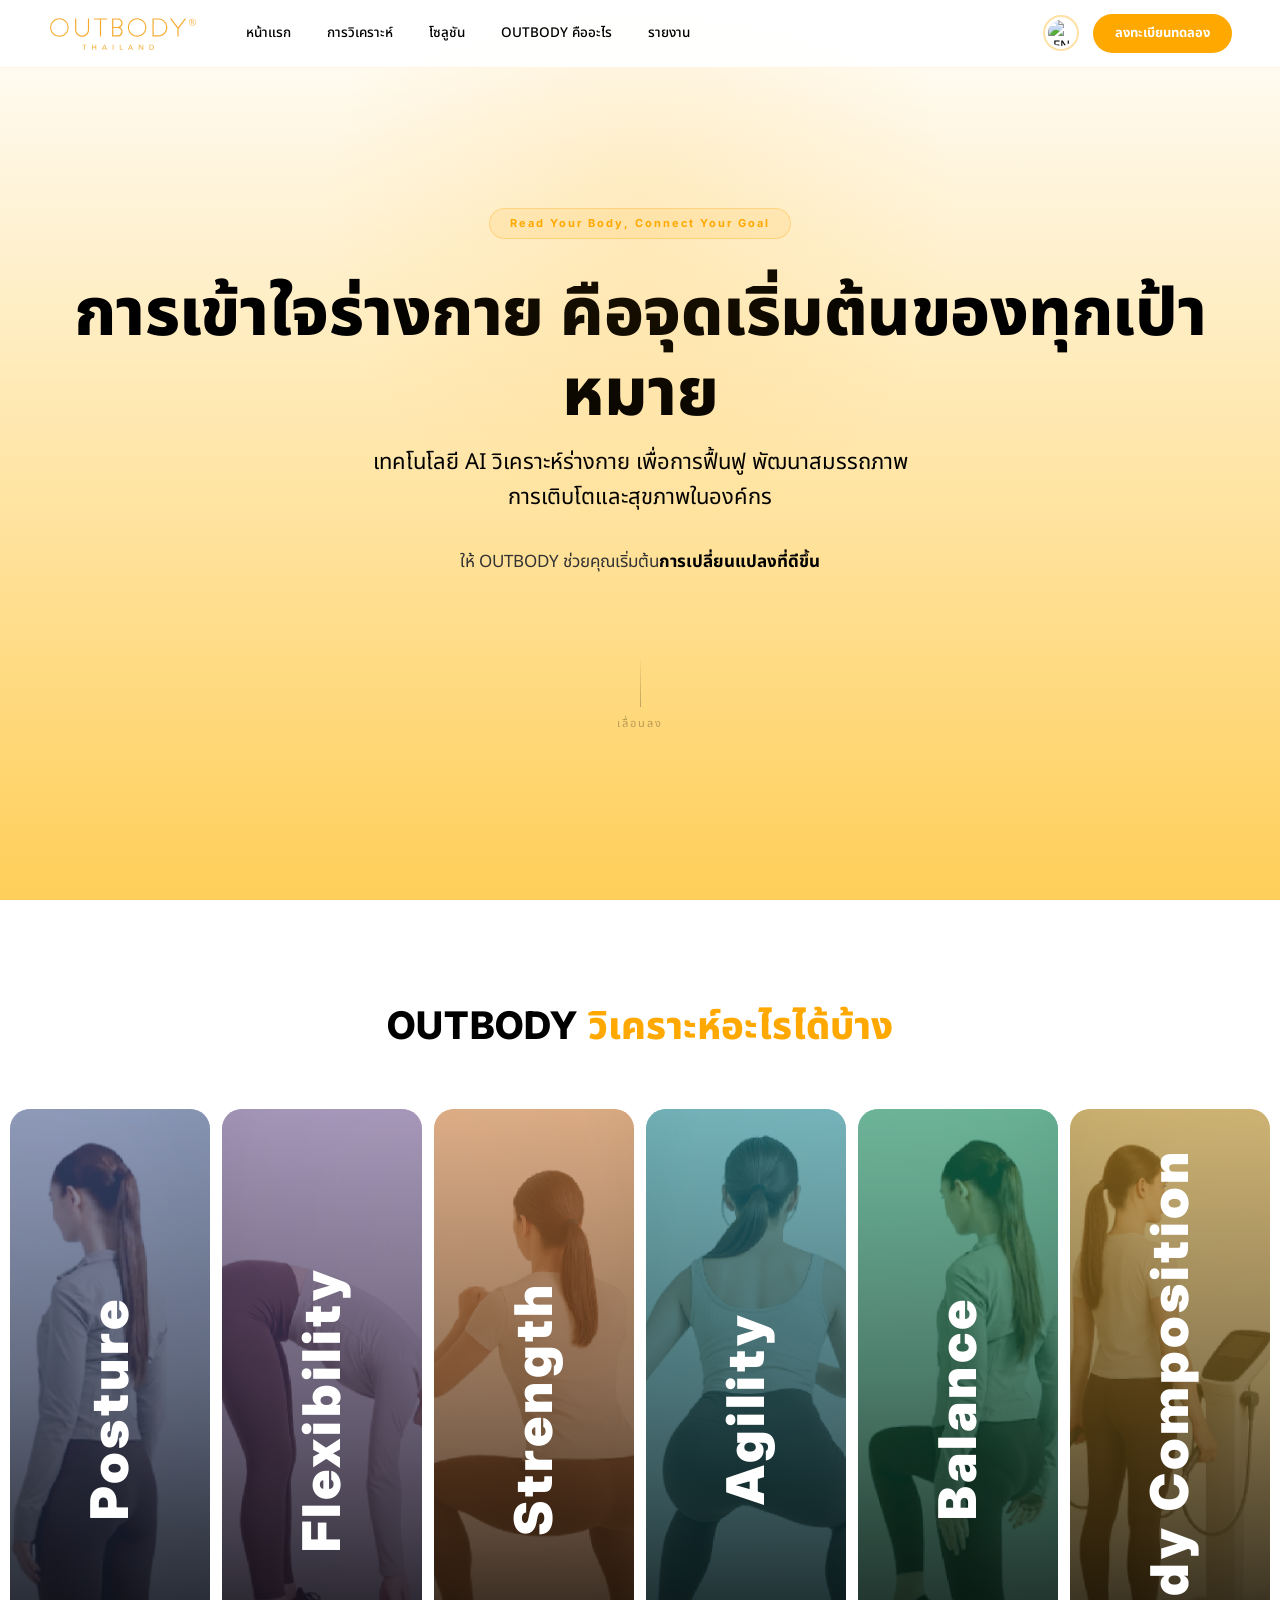
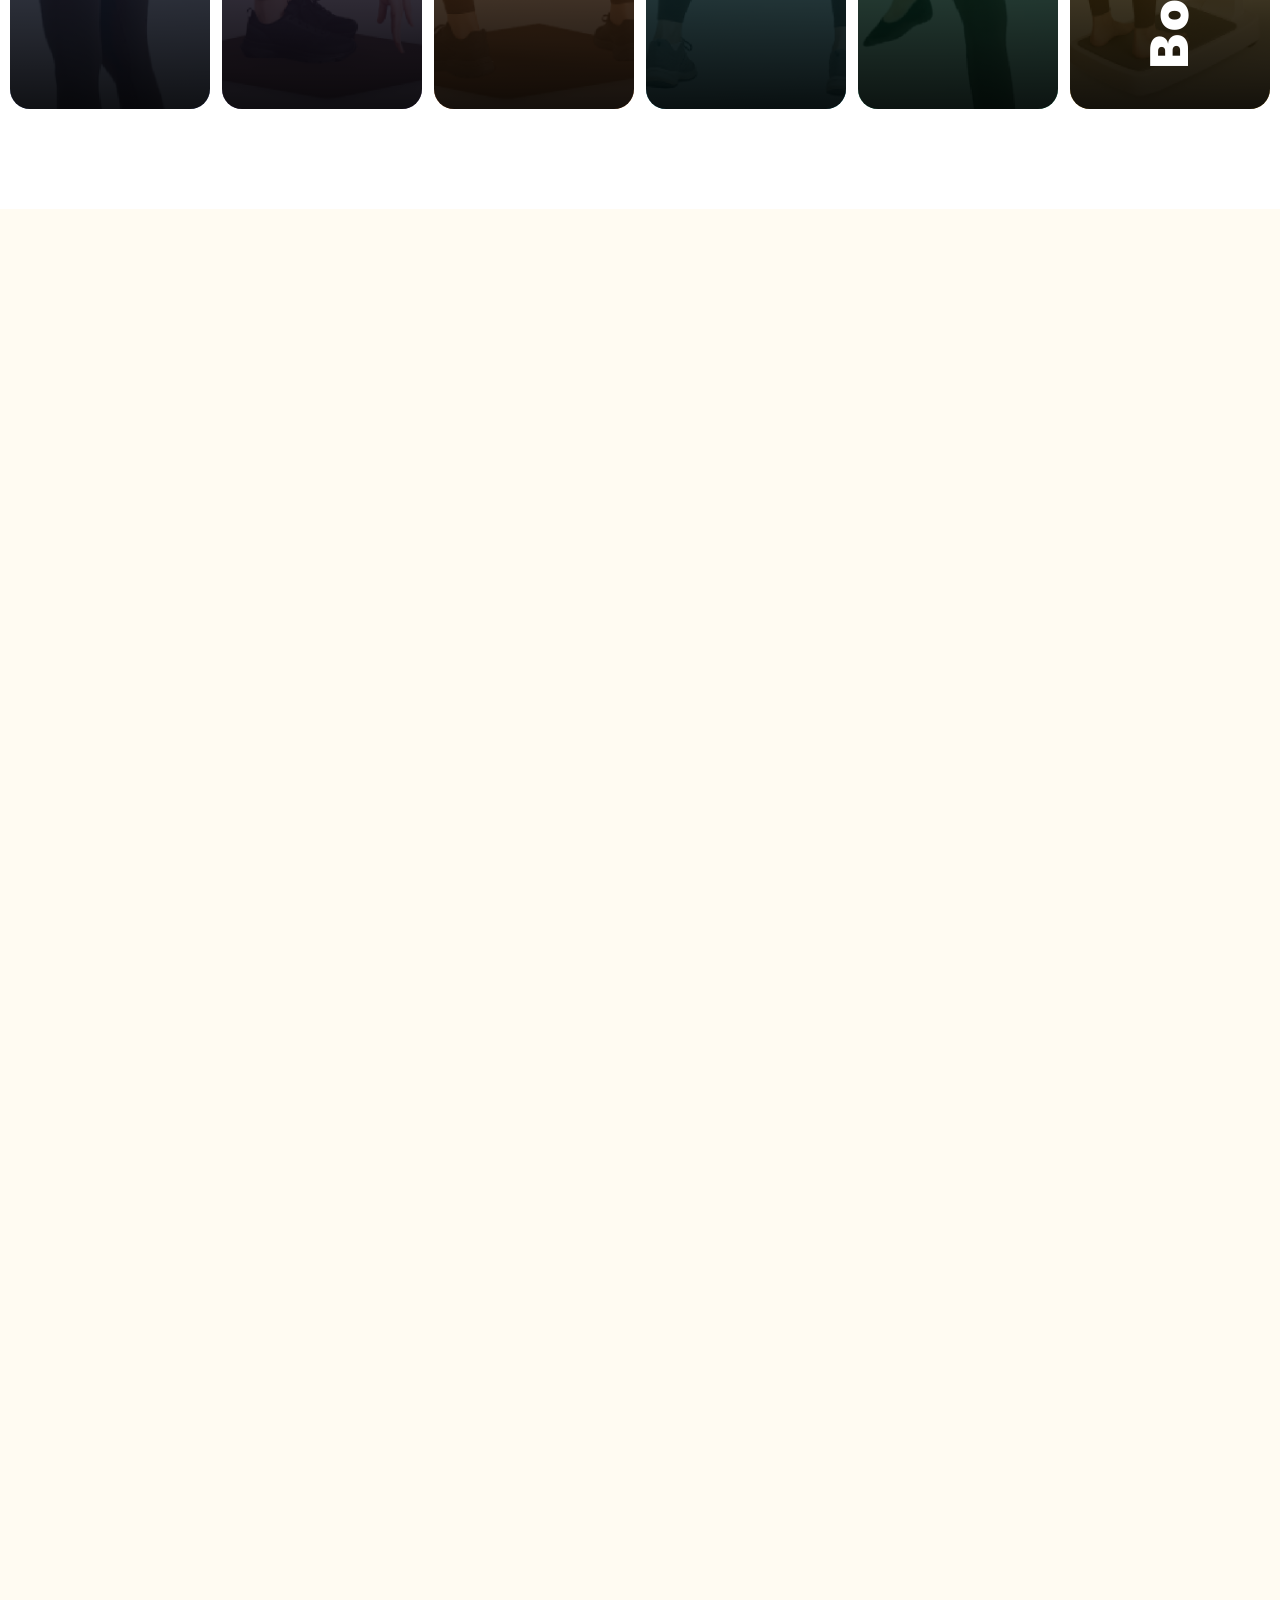
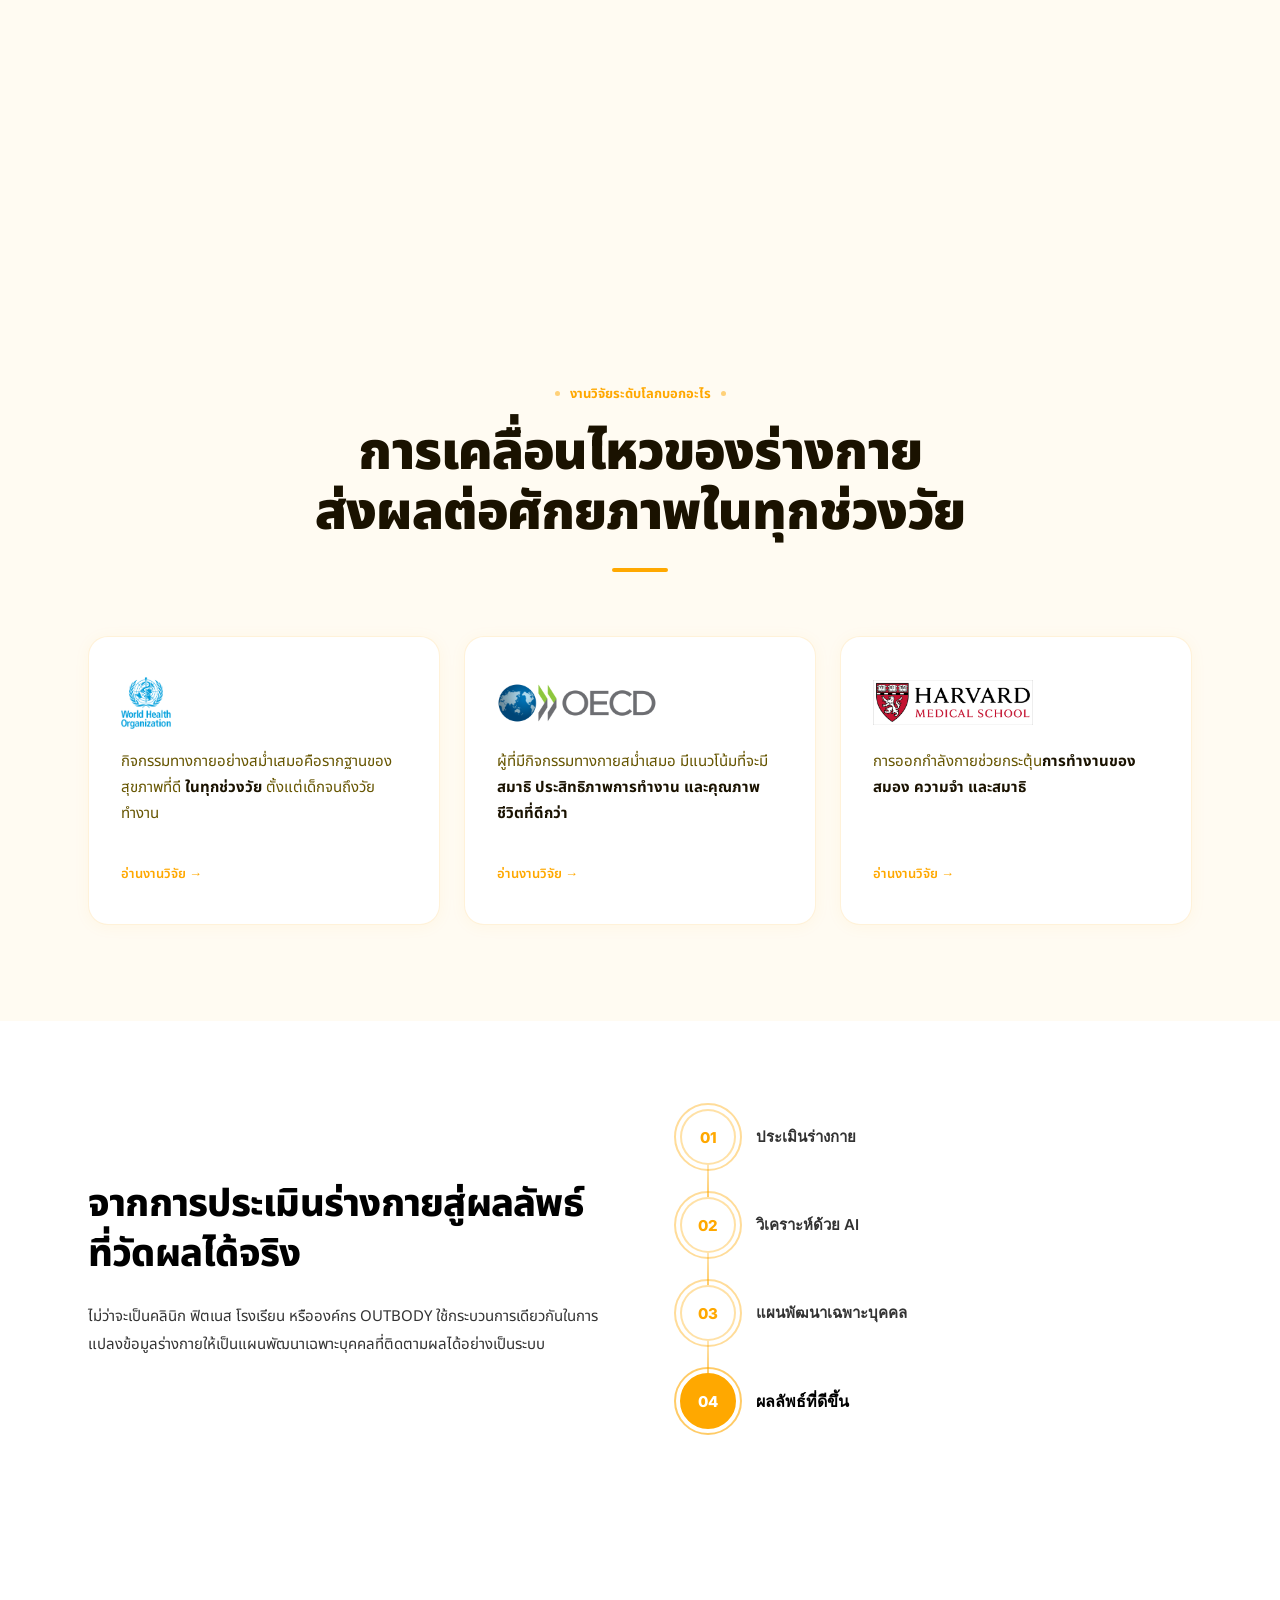
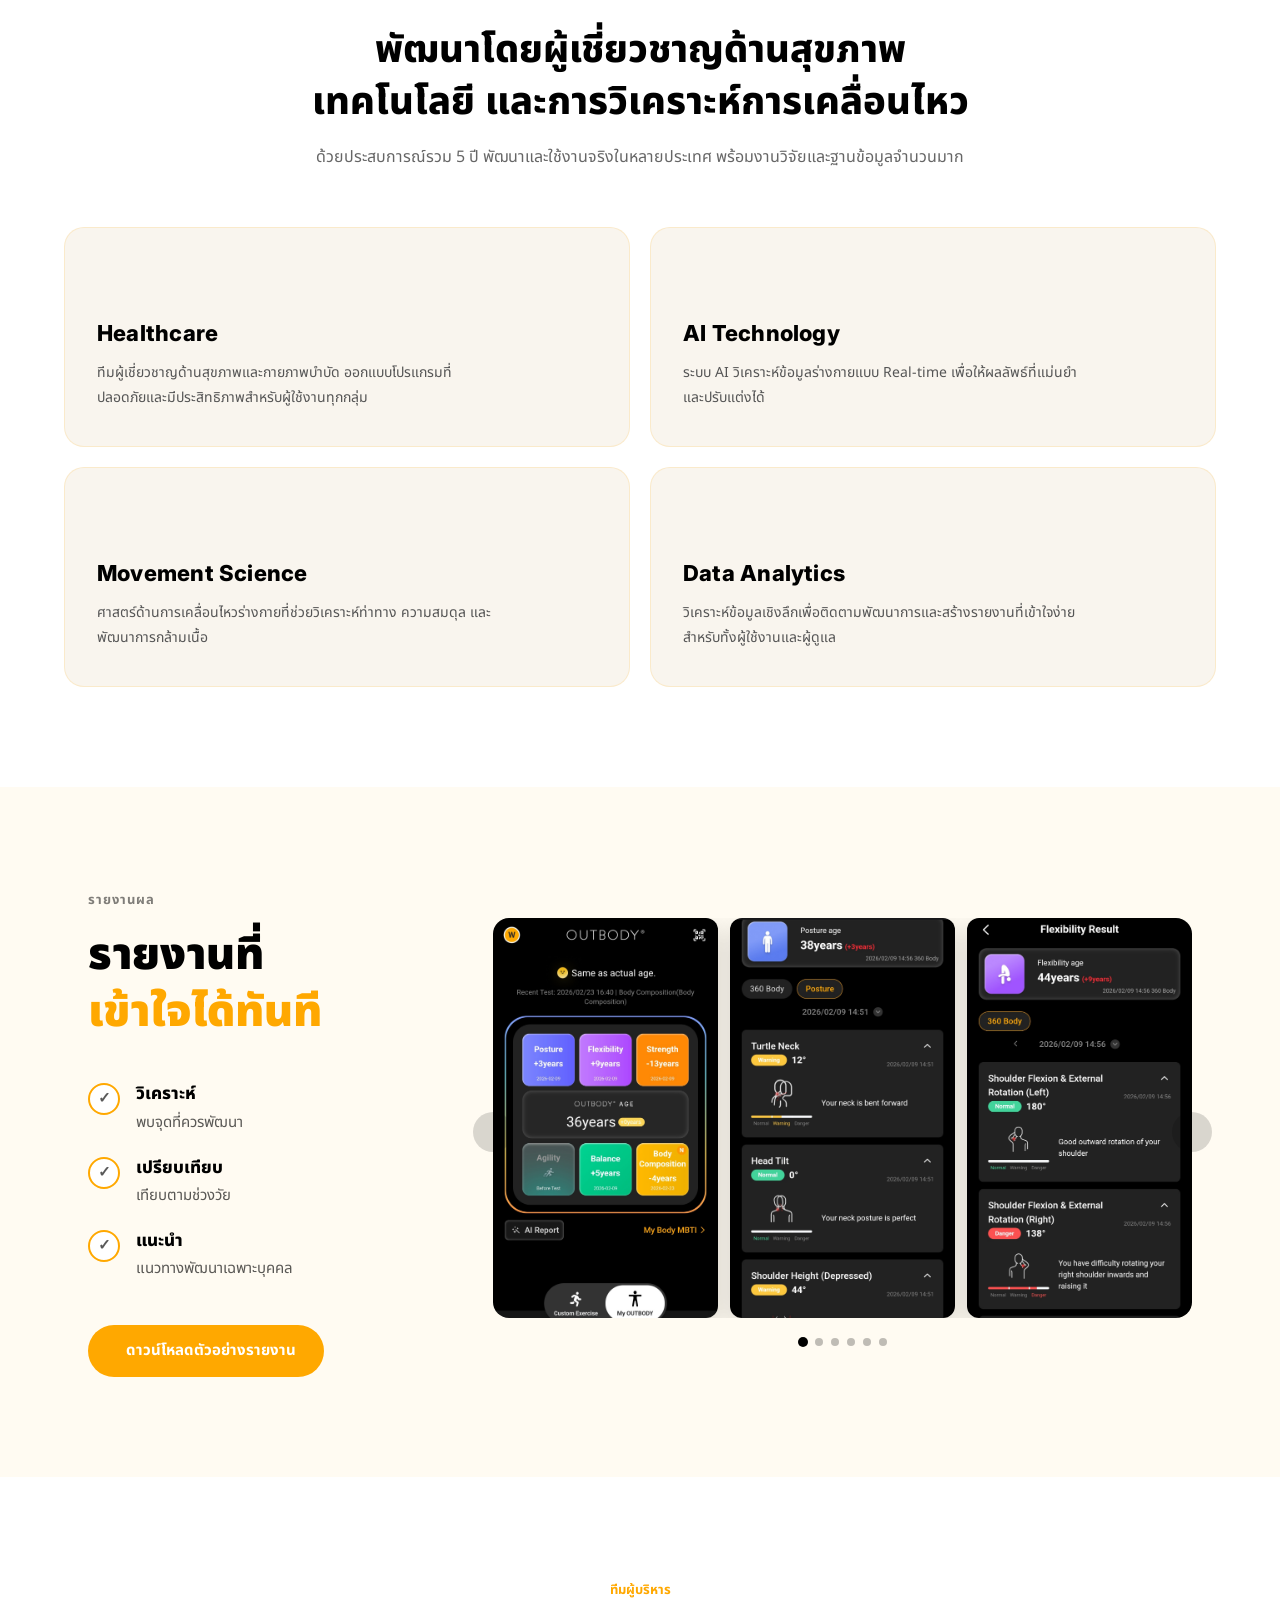
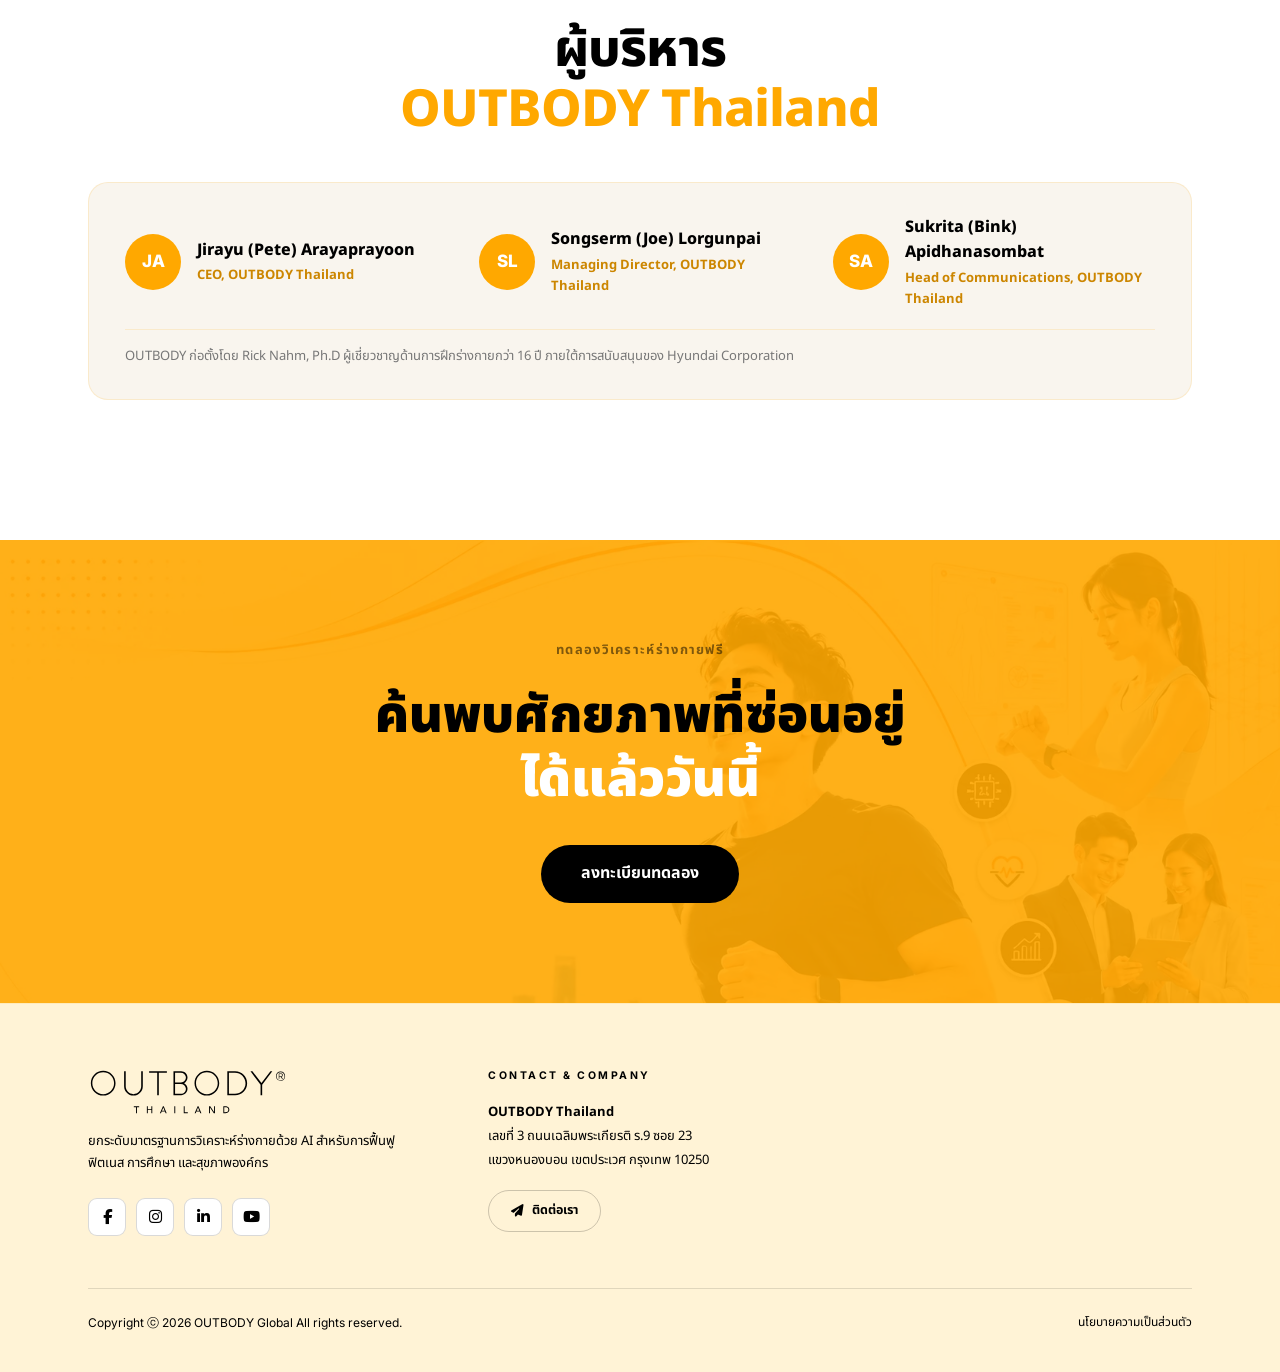
==== index.html @ e4975ce6 "Replace sample report PDF with redacted version, publish privacy policy - Swapped in the updated sam" ====
<!DOCTYPE html>
<html lang="th" data-theme="light-amber">
<head>
  <meta charset="UTF-8" />
  <meta name="viewport" content="width=device-width, initial-scale=1.0" />
  <meta name="description" content="OUTBODY Thailand - เทคโนโลยีวิเคราะห์ร่างกาย ประเมินสุขภาพและศักยภาพอย่างแม่นยำและปลอดภัย" />
  <title>OUTBODY Thailand</title>
  <link rel="icon" href="assets/images/favi.svg?v=2" type="image/svg+xml" />
  <link rel="shortcut icon" href="assets/images/favi.svg?v=2" />

  <!-- Fonts -->
  <link rel="preconnect" href="https://fonts.googleapis.com" />
  <link rel="preconnect" href="https://fonts.gstatic.com" crossorigin />
  <link href="https://fonts.googleapis.com/css2?family=Noto+Sans+Thai:wght@300;400;500;600;700;800&family=Inter:wght@300;400;500;600;700;800;900&family=Caveat:wght@700&display=swap" rel="stylesheet" />

  <!-- Font Awesome -->
  <link rel="stylesheet" href="https://cdnjs.cloudflare.com/ajax/libs/font-awesome/6.5.0/css/all.min.css" />
  <!-- Stylesheet -->
  <link rel="stylesheet" href="assets/css/style.css" />
</head>
<body>

<!-- ============================================================
     NAVBAR
     ============================================================ -->
<header class="navbar" id="navbar">
  <a href="#home" class="navbar__logo">
    <img src="assets/images/logo-outbody-thailand_final.svg" alt="OUTBODY Thailand" class="navbar__logo-img" />
  </a>

  <nav class="navbar__nav" aria-label="Main navigation">
    <a href="#home"      data-i18n="nav.home">หน้าแรก</a>
    <a href="#analysis"  data-i18n="nav.analysis">การวิเคราะห์</a>
    <a href="#solutions" data-i18n="nav.solutions">โซลูชัน</a>
    <a href="#research"  data-i18n="nav.why">OUTBODY คืออะไร</a>
    <a href="#report"    data-i18n="nav.report">รายงาน</a>
  </nav>

  <div class="navbar__right">
    <button class="lang-toggle" id="langToggle" aria-label="Switch language"><img class="lang-toggle__flag" src="https://flagcdn.com/gb.svg" alt="EN" /></button>
    <a href="#contact" class="btn-nav-cta" data-i18n="nav.cta">ลงทะเบียนทดลอง</a>
  </div>

  <button class="navbar__hamburger" aria-label="เปิดเมนู" aria-expanded="false">
    <span></span><span></span><span></span>
  </button>
</header>

<!-- Mobile drawer -->
<nav class="navbar__drawer" aria-label="Mobile navigation">
  <a href="#home"      data-i18n="nav.home">หน้าแรก</a>
  <a href="#analysis"  data-i18n="nav.analysis">การวิเคราะห์</a>
  <a href="#solutions" data-i18n="nav.solutions">โซลูชัน</a>
  <a href="#research"  data-i18n="nav.why">OUTBODY คืออะไร</a>
  <a href="#report"    data-i18n="nav.report">รายงาน</a>
  <a href="#contact" class="btn-drawer-cta" data-i18n="btn.book">ลงทะเบียนทดลอง</a>
</nav>

<!-- ============================================================
     HERO
     ============================================================ -->
<section class="hero" id="home">
  <div class="hero__glow" aria-hidden="true"></div>

  <div class="hero__badge">Read Your Body, Connect Your Goal</div>

  <h1 class="hero__title" data-i18n-html="hero.title">การเข้าใจร่างกาย คือจุดเริ่มต้นของทุกเป้าหมาย</h1>

  <p class="hero__subtitle" data-i18n-html="hero.subtitle">เทคโนโลยี AI วิเคราะห์ร่างกาย เพื่อการฟื้นฟู พัฒนาสมรรถภาพ<br />การเติบโตและสุขภาพในองค์กร</p>

  <p class="hero__tagline" data-i18n-html="hero.tagline">ให้ OUTBODY ช่วยคุณเริ่มต้น<strong>การเปลี่ยนแปลงที่ดีขึ้น</strong></p>

  <div class="hero__scroll" aria-hidden="true">
    <div class="hero__scroll-line"></div>
    เลื่อนลง
  </div>
</section>

<!-- ============================================================
     ANALYSIS — OUTBODY วิเคราะห์อะไรได้บ้าง
     ============================================================ -->
<section class="analysis2" id="analysis">
  <div class="analysis2__inner">
    <div class="analysis2__header reveal">
      <h2 class="analysis2__title"><span class="analysis2__brand">OUTBODY</span> <span class="hl" data-i18n="analysis.title">วิเคราะห์อะไรได้บ้าง</span></h2>
    </div>
    <div class="analysis2__cards reveal reveal-delay-1">
      <div class="analysis2__card" style="background-color:#6076b9">
        <div class="analysis2__card-bg" style="background-image:url('assets/images/posture.webp')"></div>
        <div class="analysis2__card-overlay"></div>
        <div class="analysis2__card-pretitle">Posture</div>
        <div class="analysis2__card-content">
          <div class="analysis2__card-body">
            <div class="analysis2__card-icon"><i data-lucide="scan"></i></div>
            <div class="analysis2__card-label">Posture</div>
            <p class="analysis2__card-desc" data-i18n="analysis.posture">การจัดแนวร่างกาย — ประเมินความสมดุลและแนะนำท่าทางที่ถูกต้อง</p>
          </div>
        </div>
      </div>
      <div class="analysis2__card" style="background-color:#8667ad">
        <div class="analysis2__card-bg" style="background-image:url('assets/images/flexibility.webp')"></div>
        <div class="analysis2__card-overlay"></div>
        <div class="analysis2__card-pretitle">Flexibility</div>
        <div class="analysis2__card-content">
          <div class="analysis2__card-body">
            <div class="analysis2__card-icon"><i data-lucide="move"></i></div>
            <div class="analysis2__card-label">Flexibility</div>
            <p class="analysis2__card-desc" data-i18n="analysis.flexibility">ความยืดหยุ่น — ประเมินการเคลื่อนไหวและความมั่นคงของข้อต่อ</p>
          </div>
        </div>
      </div>
      <div class="analysis2__card" style="background-color:#f39144">
        <div class="analysis2__card-bg" style="background-image:url('assets/images/strength.webp')"></div>
        <div class="analysis2__card-overlay"></div>
        <div class="analysis2__card-pretitle">Strength</div>
        <div class="analysis2__card-content">
          <div class="analysis2__card-body">
            <div class="analysis2__card-icon"><i data-lucide="dumbbell"></i></div>
            <div class="analysis2__card-label">Strength</div>
            <p class="analysis2__card-desc" data-i18n="analysis.strength">ความแข็งแรง — ประเมินกำลังกล้ามเนื้อและการเคลื่อนไหว</p>
          </div>
        </div>
      </div>
      <div class="analysis2__card" style="background-color:#239eb0">
        <div class="analysis2__card-bg" style="background-image:url('assets/images/agility.webp')"></div>
        <div class="analysis2__card-overlay"></div>
        <div class="analysis2__card-pretitle">Agility</div>
        <div class="analysis2__card-content">
          <div class="analysis2__card-body">
            <div class="analysis2__card-icon"><i data-lucide="zap"></i></div>
            <div class="analysis2__card-label">Agility</div>
            <p class="analysis2__card-desc" data-i18n="analysis.agility">ความคล่องตัว — ประเมินความสามารถในการเคลื่อนไหวเร็ว</p>
          </div>
        </div>
      </div>
      <div class="analysis2__card" style="background-color:#1baa77">
        <div class="analysis2__card-bg" style="background-image:url('assets/images/balance.webp')"></div>
        <div class="analysis2__card-overlay"></div>
        <div class="analysis2__card-pretitle">Balance</div>
        <div class="analysis2__card-content">
          <div class="analysis2__card-body">
            <div class="analysis2__card-icon"><i data-lucide="scale"></i></div>
            <div class="analysis2__card-label">Balance</div>
            <p class="analysis2__card-desc" data-i18n="analysis.balance">การทรงตัว — ประเมินความมั่นคงและสมดุลของร่างกาย</p>
          </div>
        </div>
      </div>
      <div class="analysis2__card" style="background-color:#daa327">
        <div class="analysis2__card-bg" style="background-image:url('assets/images/body-composition.webp')"></div>
        <div class="analysis2__card-overlay"></div>
        <div class="analysis2__card-pretitle">Body Composition</div>
        <div class="analysis2__card-content">
          <div class="analysis2__card-body">
            <div class="analysis2__card-icon"><i data-lucide="activity"></i></div>
            <div class="analysis2__card-label">Body Composition</div>
            <p class="analysis2__card-desc" data-i18n="analysis.body">องค์ประกอบร่างกาย — ประเมินสัดส่วนร่างกายร่วมกับค่า InBody</p>
          </div>
        </div>
      </div>
    </div>
  </div>
</section>

<!-- ============================================================
     OUTBODY AGE — ตัวเลขเดียวที่บอกทุกอย่าง
     ============================================================ -->
<section class="solution" id="outbody-age">
  <div class="container">
    <div class="solution__inner">

      <div class="reveal">
        <span class="section-label" data-i18n="age.label">OUTBODY AGE</span>
        <h2 class="section-title" data-i18n-html="age.title">ร่างกายคุณ<br/><span class="hl">อายุเท่าไหร่กันแน่?</span></h2>
        <div class="divider"></div>
        <p class="section-desc" data-i18n="age.desc">OUTBODY AGE รวมผลตรวจทั้ง 6 ด้าน — ท่าทาง ความยืดหยุ่น ความแข็งแรง ความคล่องตัว การทรงตัว และองค์ประกอบร่างกาย — มาคำนวณเป็นตัวเลขเดียวที่เข้าใจง่าย เทียบกับอายุจริง เพื่อให้เห็นภาพรวมสุขภาพได้ในทันที</p>
        <p class="age-note">
          <strong data-i18n="age.note_label">หมายเหตุ:</strong>
          <span data-i18n="age.note_body">สำหรับผู้ใช้งานอายุต่ำกว่า 18 ปี ระบบจะแสดงผลเป็น “คะแนนพัฒนาการ” แทนอายุร่างกาย เนื่องจากร่างกายเด็กยังอยู่ในช่วงเจริญเติบโต การเทียบกับอายุจริงจึงไม่สะท้อนผลลัพธ์ที่แท้จริง</span>
        </p>
      </div>

      <div class="age-visual reveal reveal-delay-1">
        <img src="assets/images/product/outbody-checkup-screen.jpg" alt="หน้าจอ OUTBODY Checkup แสดงผล OUTBODY AGE" />
      </div>

    </div>
  </div>
</section>

<!-- ============================================================
     PILLARS — 4 โซลูชันหลัก
     ============================================================ -->
<section class="pillars" id="solutions">
  <div class="container">
    <div class="pillars__header reveal">
      <span class="section-label" data-i18n="pillars.label">โซลูชันของเรา</span>
      <h2 class="section-title" data-i18n-html="pillars.title">หนึ่งเครื่อง<br/><span class="hl">เหมาะกับทุกเป้าหมาย</span></h2>
    </div>
    <div class="pillars__cards reveal reveal-delay-1">
      <div class="pillar-card">
        <div class="pillar-card-icon"><i data-lucide="heart-pulse"></i></div>
        <div class="pillar-card-label" data-i18n="pillars.rehab.name">ฟื้นฟูสุขภาวะ</div>
        <p class="pillar-card-desc" data-i18n="pillars.rehab.desc">ติดตามความคืบหน้าการฟื้นฟูและความสมดุลของร่างกายอย่างเป็นรูปธรรม ช่วยนักกายภาพบำบัดวางแผนการดูแลได้แม่นยำขึ้น</p>
        <div class="pillar-card-tags">
          <span class="pillar-tag pillar-tag--posture">Posture</span>
          <span class="pillar-tag pillar-tag--flexibility">Flexibility</span>
          <span class="pillar-tag pillar-tag--strength">Strength</span>
        </div>
      </div>
      <div class="pillar-card">
        <div class="pillar-card-icon"><i data-lucide="dumbbell"></i></div>
        <div class="pillar-card-label" data-i18n="pillars.gym.name">ฟิตเนสและกีฬา</div>
        <p class="pillar-card-desc" data-i18n="pillars.gym.desc">ข้อมูลความแข็งแรง ความคล่องตัว และการทรงตัว ให้เทรนเนอร์ออกแบบโปรแกรมเฉพาะบุคคลและลดความเสี่ยงบาดเจ็บ</p>
        <div class="pillar-card-tags">
          <span class="pillar-tag pillar-tag--strength">Strength</span>
          <span class="pillar-tag pillar-tag--balance">Balance</span>
          <span class="pillar-tag pillar-tag--agility">Agility</span>
          <span class="pillar-tag pillar-tag--body">Body Composition</span>
        </div>
      </div>
      <div class="pillar-card">
        <div class="pillar-card-icon"><i data-lucide="graduation-cap"></i></div>
        <div class="pillar-card-label" data-i18n="pillars.kids.name">เด็กและการศึกษา</div>
        <p class="pillar-card-desc" data-i18n="pillars.kids.desc">ติดตามพัฒนาการทางกายของเด็ก เพื่อส่งเสริมสมาธิ การเรียนรู้ และการเติบโตอย่างเต็มศักยภาพ</p>
        <div class="pillar-card-tags">
          <span class="pillar-tag pillar-tag--posture">Posture</span>
          <span class="pillar-tag pillar-tag--agility">Agility</span>
          <span class="pillar-tag pillar-tag--balance">Balance</span>
        </div>
      </div>
      <div class="pillar-card">
        <div class="pillar-card-icon"><i data-lucide="building-2"></i></div>
        <div class="pillar-card-label" data-i18n="pillars.corporate.name">สุขภาพองค์กร</div>
        <p class="pillar-card-desc" data-i18n="pillars.corporate.desc">ประเมินสุขภาพพนักงานได้รวดเร็วและเป็นระบบ ต่อยอดเป็นสวัสดิการและโปรแกรมสุขภาพในองค์กร</p>
        <div class="pillar-card-tags">
          <span class="pillar-tag pillar-tag--posture">Posture</span>
          <span class="pillar-tag pillar-tag--flexibility">Flexibility</span>
          <span class="pillar-tag pillar-tag--balance">Balance</span>
        </div>
      </div>
    </div>
  </div>
</section>

<!-- ============================================================
     RESEARCH — งานวิจัยระดับโลก
     ============================================================ -->
<section class="research" id="research">
  <div class="container">
    <div class="research__header reveal">
      <div class="research__eyebrow">
        <span class="research__eyebrow-dot"></span>
        <span data-i18n="research.subtitle">งานวิจัยระดับโลกบอกอะไร</span>
        <span class="research__eyebrow-dot"></span>
      </div>
      <h2 class="research__title" data-i18n-html="research.title">การเคลื่อนไหวของร่างกาย<br/><span class="hl">ส่งผลต่อศักยภาพในทุกช่วงวัย</span></h2>
      <div class="research__title-bar"></div>
    </div>
    <div class="research__grid">
      <div class="research__card reveal reveal-delay-1">
        <div class="research__card-logo"><img src="assets/images/WHO_logo.svg.png" alt="WHO" /></div>
        <p class="research__card-body" data-i18n-html="research.who">กิจกรรมทางกายอย่างสม่ำเสมอคือรากฐานของสุขภาพที่ดี <strong>ในทุกช่วงวัย</strong> ตั้งแต่เด็กจนถึงวัยทำงาน</p>
        <a href="https://www.who.int/news-room/fact-sheets/detail/physical-activity" class="research__card-link" target="_blank" rel="noopener" data-i18n="research.readmore">อ่านงานวิจัย →</a>
      </div>
      <div class="research__card reveal reveal-delay-2">
        <div class="research__card-logo"><img src="assets/images/OECD_logo.svg.png" alt="OECD" /></div>
        <p class="research__card-body" data-i18n-html="research.oecd">ผู้ที่มีกิจกรรมทางกายสม่ำเสมอ มีแนวโน้ม<strong>สมาธิ ประสิทธิภาพการทำงาน และคุณภาพชีวิตที่ดีกว่า</strong></p>
        <a href="https://www.oecd.org/en/publications/promoting-health-and-well-being-at-work_e179b2a5-en.html" class="research__card-link" target="_blank" rel="noopener" data-i18n="research.readmore">อ่านงานวิจัย →</a>
      </div>
      <div class="research__card reveal reveal-delay-3">
        <div class="research__card-logo"><img src="assets/images/framed_hms_logo.png" alt="Harvard Medical School" /></div>
        <p class="research__card-body" data-i18n-html="research.harvard">การออกกำลังกายช่วยกระตุ้น<strong>การทำงานของสมอง ความจำ และสมาธิ</strong></p>
        <a href="https://www.health.harvard.edu/press_releases/regular-exercise-releases-brain-chemicals-key-for-memory-concentration-and-mental-sharpness" class="research__card-link" target="_blank" rel="noopener" data-i18n="research.readmore">อ่านงานวิจัย →</a>
      </div>
    </div>
  </div>
</section>

<!-- ============================================================
     HOW IT WORKS — จากการประเมิน สู่ผลลัพธ์
     ============================================================ -->
<section class="edutimeline" id="edutimeline">
  <div class="container">
    <div class="edutimeline__inner">

      <div class="edutimeline__text reveal">
        <h2 class="edutimeline__title" data-i18n-html="edu.title">จากการประเมินร่างกาย<span class="hl">สู่ผลลัพธ์ที่วัดผลได้จริง</span></h2>
        <p class="edutimeline__desc" data-i18n="edu.desc">ไม่ว่าจะเป็นคลินิก ฟิตเนส โรงเรียน หรือองค์กร OUTBODY ใช้กระบวนการเดียวกันในการแปลงข้อมูลร่างกายให้เป็นแผนพัฒนาเฉพาะบุคคลที่ติดตามผลได้อย่างเป็นระบบ</p>
      </div>

      <div class="edutimeline__flow reveal reveal-delay-2">

        <div class="edutimeline__node">
          <div class="edutimeline__circle edutimeline__circle--1">
            <div class="edutimeline__pulse"></div>
            <span>01</span>
          </div>
          <div class="edutimeline__node-label" data-i18n="edu.step1">Assessment</div>
        </div>

        <div class="edutimeline__connector"></div>

        <div class="edutimeline__node">
          <div class="edutimeline__circle edutimeline__circle--2">
            <div class="edutimeline__pulse"></div>
            <span>02</span>
          </div>
          <div class="edutimeline__node-label" data-i18n="edu.step2">AI Analysis</div>
        </div>

        <div class="edutimeline__connector"></div>

        <div class="edutimeline__node">
          <div class="edutimeline__circle edutimeline__circle--3">
            <div class="edutimeline__pulse"></div>
            <span>03</span>
          </div>
          <div class="edutimeline__node-label" data-i18n="edu.step3">Personalized Program</div>
        </div>

        <div class="edutimeline__connector"></div>

        <div class="edutimeline__node">
          <div class="edutimeline__circle edutimeline__circle--4 edutimeline__circle--final">
            <div class="edutimeline__pulse edutimeline__pulse--final"></div>
            <span>04</span>
          </div>
          <div class="edutimeline__node-label edutimeline__node-label--final" data-i18n="edu.step4">Better Results</div>
        </div>

      </div>

    </div>
  </div>
</section>

<!-- ============================================================
     EXPERTS — พัฒนาโดยผู้เชี่ยวชาญ
     ============================================================ -->
<section class="experts" id="experts">
  <div class="container experts__inner">
    <div class="experts__header reveal">
      <h2 class="experts__title" data-i18n-html="experts.title">พัฒนาโดยผู้เชี่ยวชาญด้านสุขภาพ<br/><span class="hl">เทคโนโลยี และการวิเคราะห์การเคลื่อนไหว</span></h2>
      <p class="experts__subtitle" data-i18n="experts.subtitle">ประสบการณ์รวม 5 ปี พัฒนาและใช้งานในหลายประเทศ งานวิจัยและฐานข้อมูลจำนวนมาก</p>
    </div>
    <div class="experts__cards reveal reveal-delay-1">
      <div class="experts__card">
        <div class="experts__card-icon"><i data-lucide="heart-pulse"></i></div>
        <div class="experts__card-label">Healthcare</div>
        <p class="experts__card-desc" data-i18n="experts.c1">ทีมผู้เชี่ยวชาญด้านสุขภาพและกายภาพบำบัด ออกแบบโปรแกรมที่ปลอดภัยและมีประสิทธิภาพสำหรับผู้ใช้งานทุกกลุ่ม</p>
      </div>
      <div class="experts__card">
        <div class="experts__card-icon"><i data-lucide="cpu"></i></div>
        <div class="experts__card-label">AI Technology</div>
        <p class="experts__card-desc" data-i18n="experts.c2">ระบบ AI วิเคราะห์ข้อมูลร่างกายแบบ Real-time เพื่อให้ผลลัพธ์ที่แม่นยำและปรับแต่งได้</p>
      </div>
      <div class="experts__card">
        <div class="experts__card-icon"><i data-lucide="activity"></i></div>
        <div class="experts__card-label">Movement Science</div>
        <p class="experts__card-desc" data-i18n="experts.c3">ศาสตร์ด้านการเคลื่อนไหวร่างกายที่ช่วยวิเคราะห์ท่าทาง ความสมดุล และพัฒนาการกล้ามเนื้อ</p>
      </div>
      <div class="experts__card">
        <div class="experts__card-icon"><i data-lucide="bar-chart-2"></i></div>
        <div class="experts__card-label">Data Analytics</div>
        <p class="experts__card-desc" data-i18n="experts.c4">วิเคราะห์ข้อมูลเชิงลึกเพื่อติดตามพัฒนาการและสร้างรายงานที่เข้าใจง่าย สำหรับทั้งผู้ใช้งานและผู้ดูแล</p>
      </div>
    </div>
  </div>
</section>

<!-- ============================================================
     REPORT — รายงานที่เข้าใจได้ทันที
     ============================================================ -->
<section class="report" id="report">
  <div class="container report__inner">

    <!-- LEFT: text -->
    <div class="report__text reveal">
      <span class="report__eyebrow" data-i18n="report.eyebrow">รายงานผล</span>
      <h2 class="report__title" data-i18n-html="report.title">รายงานที่<br/><strong>เข้าใจได้ทันที</strong></h2>
      <ul class="report__checks">
        <li>
          <span class="report__check-icon">✓</span>
          <div>
            <strong data-i18n="report.c1label">วิเคราะห์</strong>
            <span data-i18n="report.c1desc">พบจุดที่ควรพัฒนา</span>
          </div>
        </li>
        <li>
          <span class="report__check-icon">✓</span>
          <div>
            <strong data-i18n="report.c2label">เปรียบเทียบ</strong>
            <span data-i18n="report.c2desc">เทียบตามช่วงวัย</span>
          </div>
        </li>
        <li>
          <span class="report__check-icon">✓</span>
          <div>
            <strong data-i18n="report.c3label">แนะนำ</strong>
            <span data-i18n="report.c3desc">แนวทางพัฒนาเฉพาะบุคคล</span>
          </div>
        </li>
      </ul>
      <a href="assets/downloads/outbody-sample-report.pdf" class="report__btn" download="OUTBODY-Sample-Report.pdf">
        <i data-lucide="download"></i>
        <span data-i18n="report.btn">ดาวน์โหลดตัวอย่างรายงาน</span>
      </a>
    </div>

    <!-- RIGHT: image slider -->
    <div class="report__slider reveal reveal-delay-1">
      <div class="report__slides">
        <div class="report__track">
          <div class="report__slide"><img src="assets/images/report/1.jpg" alt="รายงานผล 1" /></div>
          <div class="report__slide"><img src="assets/images/report/2.jpg" alt="รายงานผล 2" /></div>
          <div class="report__slide"><img src="assets/images/report/3.jpg" alt="รายงานผล 3" /></div>
          <div class="report__slide"><img src="assets/images/report/4.jpg" alt="รายงานผล 4" /></div>
          <div class="report__slide"><img src="assets/images/report/5.jpg" alt="รายงานผล 5" /></div>
          <div class="report__slide"><img src="assets/images/report/6.jpg" alt="รายงานผล 6" /></div>
          <div class="report__slide"><img src="assets/images/report/7.jpg" alt="รายงานผล 7" /></div>
          <div class="report__slide"><img src="assets/images/report/8.jpg" alt="รายงานผล 8" /></div>
        </div>
      </div>
      <div class="report__dots">
        <span class="report__dot report__dot--active"></span>
        <span class="report__dot"></span>
        <span class="report__dot"></span>
        <span class="report__dot"></span>
        <span class="report__dot"></span>
        <span class="report__dot"></span>
      </div>
      <button class="report__prev" aria-label="ก่อนหน้า"><i data-lucide="chevron-left"></i></button>
      <button class="report__next" aria-label="ถัดไป"><i data-lucide="chevron-right"></i></button>
    </div>

  </div>
</section>

<!-- ============================================================
     LEADERSHIP — ผู้บริหาร OUTBODY Thailand
     ============================================================ -->
<section class="leadership" id="leadership">
  <div class="container">
    <div class="leadership__header reveal">
      <span class="section-label" data-i18n="leadership.label">ทีมผู้บริหาร</span>
      <h2 class="section-title" data-i18n-html="leadership.title">ผู้บริหาร<br/><span class="hl">OUTBODY Thailand</span></h2>
    </div>
    <div class="founder-spotlight reveal">
      <div class="founder-spotlight__leaders">
        <div class="founder-spotlight__leader">
          <div class="founder-spotlight__avatar">JA</div>
          <div>
            <div class="founder-spotlight__name">Jirayu (Pete) Arayaprayoon</div>
            <div class="founder-spotlight__title" data-i18n="leaders.ceo_title">CEO, OUTBODY Thailand</div>
          </div>
        </div>
        <div class="founder-spotlight__leader">
          <div class="founder-spotlight__avatar">SL</div>
          <div>
            <div class="founder-spotlight__name">Songserm (Joe) Lorgunpai</div>
            <div class="founder-spotlight__title" data-i18n="leaders.md_title">Managing Director, OUTBODY Thailand</div>
          </div>
        </div>
        <div class="founder-spotlight__leader">
          <div class="founder-spotlight__avatar">SA</div>
          <div>
            <div class="founder-spotlight__name">Sukrita (Bink) Apidhanasombat</div>
            <div class="founder-spotlight__title" data-i18n="leaders.comms_title">Head of Communications, OUTBODY Thailand</div>
          </div>
        </div>
      </div>
      <p class="founder-spotlight__note" data-i18n="founder.note">OUTBODY ก่อตั้งโดย Rick Nahm, Ph.D ผู้เชี่ยวชาญด้านการฝึกร่างกายกว่า 16 ปี ภายใต้การสนับสนุนของ Hyundai Corporation</p>
    </div>
  </div>
</section>

<!-- ============================================================
     CTA
     ============================================================ -->
<section class="cta-main">
  <div class="cta-main__bg"></div>
  <div class="container cta-main__inner reveal">
    <p class="cta-main__eyebrow" data-i18n="cta.eyebrow">ทดลองวิเคราะห์ร่างกายฟรี</p>
    <h2 class="cta-main__title" data-i18n-html="cta.title">ค้นพบศักยภาพที่ซ่อนอยู่<br/><span class="hl">ได้แล้ววันนี้</span></h2>
    <a href="#contact" class="cta-main__btn" data-i18n="cta.btn">ลงทะเบียนทดลอง</a>
  </div>
</section>

<!-- ============================================================
     FOOTER
     ============================================================ -->
<footer class="footer">
  <div class="container">

    <div class="footer__top">
      <div>
        <div class="footer__logo"><img src="assets/images/logo-outbody-thailand_final_black.svg" alt="OUTBODY Thailand" /></div>
        <p class="footer__tagline" data-i18n="footer.tagline">
          ยกระดับมาตรฐานการวิเคราะห์ร่างกายด้วย AI สำหรับการฟื้นฟู
          ฟิตเนส การศึกษา และสุขภาพองค์กร
        </p>
        <div class="footer__socials">
          <a href="https://www.facebook.com/profile.php?id=61592101595224" class="footer__social" target="_blank" rel="noopener" aria-label="Facebook"><i class="fa-brands fa-facebook-f"></i></a>
          <a href="https://www.instagram.com/outbody.th/" class="footer__social" target="_blank" rel="noopener" aria-label="Instagram"><i class="fa-brands fa-instagram"></i></a>
          <a href="https://www.linkedin.com/company/outbody-th" class="footer__social" target="_blank" rel="noopener" aria-label="LinkedIn"><i class="fa-brands fa-linkedin-in"></i></a>
          <a href="#" class="footer__social" target="_blank" rel="noopener" aria-label="YouTube"><i class="fa-brands fa-youtube"></i></a>
        </div>
      </div>

      <div class="footer__info">
        <div>
          <div class="footer__info-heading">CONTACT &amp; COMPANY</div>
          <p class="footer__info-body">
            <strong>OUTBODY Thailand</strong><br />
            เลขที่ 3 ถนนเฉลิมพระเกียรติ ร.9 ซอย 23<br />
            แขวงหนองบอน เขตประเวศ กรุงเทพ 10250
          </p>
          <a href="#contact" class="footer__contact-btn">
            <i class="fa-solid fa-paper-plane"></i> <span data-i18n="btn.contact">ติดต่อเรา</span>
          </a>
        </div>
      </div>
    </div>

    <div class="footer__bottom">
      <p class="footer__copy">Copyright ⓒ 2026 OUTBODY Global All rights reserved.</p>
      <div class="footer__links">
        <a href="privacy-policy.html" data-i18n="footer.privacy">นโยบายความเป็นส่วนตัว</a>
      </div>
    </div>

  </div>
</footer>

<!-- ============================================================
     REGISTER MODAL
     ============================================================ -->
<div class="modal-overlay" id="registerModal" role="dialog" aria-modal="true" aria-labelledby="modalTitle">
  <div class="modal">
    <button class="modal__close" id="modalClose" aria-label="ปิด"><i class="fa-solid fa-xmark"></i></button>
    <div class="modal__header">
      <p class="modal__eyebrow" data-i18n="modal.eyebrow">ทดลองฟรี</p>
      <h3 class="modal__title" id="modalTitle" data-i18n="modal.title">ลงทะเบียนทดลอง</h3>
      <p class="modal__subtitle" data-i18n="modal.subtitle">กรอกข้อมูลด้านล่าง ทีมงานจะติดต่อกลับภายใน 1 วันทำการ</p>
    </div>
    <form class="modal__form" id="registerForm" novalidate>
      <div class="modal__row">
        <div class="modal__field">
          <label class="modal__label" for="field-name">ชื่อ-นามสกุล <span>*</span></label>
          <input class="modal__input" id="field-name" name="from_name" type="text" placeholder="ชื่อ นามสกุล" required />
        </div>
        <div class="modal__field">
          <label class="modal__label" for="field-phone">เบอร์โทรศัพท์ <span>*</span></label>
          <input class="modal__input" id="field-phone" name="phone" type="tel" placeholder="08x-xxx-xxxx" required />
        </div>
      </div>
      <div class="modal__field">
        <label class="modal__label" for="field-email">อีเมล <span>*</span></label>
        <input class="modal__input" id="field-email" name="from_email" type="email" placeholder="email@example.com" required />
      </div>
      <div class="modal__field">
        <label class="modal__label" for="field-org">องค์กร / สถานที่ให้บริการ</label>
        <input class="modal__input" id="field-org" name="organization" type="text" placeholder="ชื่อองค์กรหรือสถานที่ให้บริการ" />
      </div>
      <div class="modal__field">
        <label class="modal__label" for="field-interest" data-i18n="modal.interest_label">ความสนใจ</label>
        <select class="modal__input" id="field-interest" name="interest">
          <option value="" data-i18n="modal.interest.placeholder">เลือกด้านที่สนใจ</option>
          <option value="rehab" data-i18n="modal.interest.rehab">Wellness / Rehab</option>
          <option value="gym" data-i18n="modal.interest.gym">ฟิตเนสและกีฬา</option>
          <option value="kids" data-i18n="modal.interest.kids">เด็กและการศึกษา</option>
          <option value="corporate" data-i18n="modal.interest.corporate">สุขภาพองค์กร</option>
          <option value="other" data-i18n="modal.interest.other">อื่น ๆ</option>
        </select>
      </div>
      <div class="modal__field">
        <label class="modal__label" for="field-msg">ข้อความเพิ่มเติม</label>
        <textarea class="modal__input modal__textarea" id="field-msg" name="message" placeholder="สอบถามเพิ่มเติม..." rows="3"></textarea>
      </div>
      <button class="modal__submit" type="submit" id="modalSubmit">
        <span class="modal__submit-text" data-i18n="modal.submit">ส่งข้อมูล</span>
        <span class="modal__submit-loading" hidden><i class="fa-solid fa-spinner fa-spin"></i> กำลังส่ง...</span>
      </button>
      <p class="modal__note">ข้อมูลของคุณจะถูกเก็บเป็นความลับ ไม่มีการเผยแพร่</p>
    </form>
    <div class="modal__success" id="modalSuccess">
      <i class="fa-solid fa-circle-check"></i>
      <h4 data-i18n="modal.success_title">ส่งข้อมูลสำเร็จ!</h4>
      <p data-i18n="modal.success_desc">ทีมงานจะติดต่อกลับภายใน 1 วันทำการ</p>
    </div>
  </div>
</div>

<!-- Back to top -->
<button class="back-to-top" id="backToTop" aria-label="กลับด้านบน">
  <i class="fa-solid fa-chevron-up"></i>
</button>

<!-- Lucide Icons -->
<script src="https://unpkg.com/lucide@latest/dist/umd/lucide.min.js"></script>
<!-- JS -->
<script src="assets/js/main.js"></script>
</body>
</html>
---- assets/css/style.css ----
/* =============================================
   FITTRIX GLOBAL — Thai Version
   assets/css/style.css
   ============================================= */

/* ---- Lucide icon base ---- */
[data-lucide] {
  display: inline-block;
  vertical-align: middle;
}

/* ---- Reset & Base ---- */
*, *::before, *::after {
  box-sizing: border-box;
  margin: 0;
  padding: 0;
}

:root {
  /* === Backgrounds === */
  --clr-black:   #222222;   /* deepest bg */
  --clr-dark:    #2A2A2A;   /* main section bg */
  --clr-dark2:   #333333;   /* card / alt section bg */
  --clr-dark3:   #3D3D3D;   /* subtle dividers */

  /* === Primary — Amber === */
  --clr-accent:     #FFA800;
  --clr-accent2:    #CC8600;   /* hover / darker */
  --clr-accent-rgb: 255, 168, 0;

  /* === Neutrals === */
  --clr-white:   #ffffff;
  --clr-gray:    #888888;   /* Light Gray 01 */
  --clr-gray2:   #ACACAC;   /* Light Gray 01.5 */
  --clr-gray3:   #DDDDDD;   /* Light Gray 02 */
  --clr-muted:   rgba(255,255,255,0.55);

  --font-th: 'Noto Sans Thai', sans-serif;
  --font-en: 'Inter', sans-serif;

  --radius-sm:  6px;
  --radius-md:  12px;
  --radius-lg:  20px;

  --transition: 0.22s ease;

  --container: 1200px;
  --section-y:  120px;
  --section-y-mobile: 70px;
}

html { scroll-behavior: smooth; overflow-x: hidden; }

body {
  font-family: var(--font-th);
  background: var(--clr-black);
  color: var(--clr-white);
  line-height: 1.6;
  -webkit-font-smoothing: antialiased;
}

img { max-width: 100%; height: auto; display: block; }
a  { text-decoration: none; color: inherit; }
ul { list-style: none; }
button { cursor: pointer; font-family: var(--font-th); }

/* ---- Utilities ---- */
.container {
  width: 100%;
  max-width: var(--container);
  margin-inline: auto;
  padding-inline: 48px;
}

.section-label {
  display: inline-block;
  font-family: var(--font-th);
  font-size: 13px;
  font-weight: 700;
  letter-spacing: 0;
  text-transform: none;
  color: var(--clr-accent);
  margin-bottom: 20px;
}

.section-title {
  font-size: clamp(28px, 4vw, 52px);
  font-weight: 800;
  line-height: 1.18;
  letter-spacing: -0.8px;
}

.section-title .hl { color: var(--clr-accent); }

.section-desc {
  font-size: 16px;
  line-height: 1.75;
  color: var(--clr-muted);
  max-width: 540px;
  margin-top: 18px;
}

.divider {
  width: 44px;
  height: 3px;
  background: var(--clr-accent);
  border-radius: 2px;
  margin: 26px 0;
}

/* =============================================
   NAVBAR
   ============================================= */
.navbar {
  position: fixed;
  inset-block-start: 0;
  inset-inline: 0;
  z-index: 900;
  height: 68px;
  display: flex;
  align-items: center;
  padding-inline: 48px;
  background: rgba(10,10,10,0.88);
  backdrop-filter: blur(14px);
  -webkit-backdrop-filter: blur(14px);
  border-bottom: 1px solid rgba(255,255,255,0.05);
  transition: background var(--transition);
}

.navbar.scrolled {
  background: rgba(10,10,10,0.97);
}

.navbar__logo {
  font-family: var(--font-en);
  font-size: 20px;
  font-weight: 800;
  color: var(--clr-white);
  letter-spacing: -0.5px;
  flex-shrink: 0;
}
.navbar__logo span { color: var(--clr-accent); font-weight: 400; font-size: 0.8em; }
.navbar__logo-img {
  height: 36px;
  width: auto;
  display: block;
}

.navbar__nav {
  display: flex;
  align-items: center;
  gap: 36px;
  margin-inline-start: 48px;
}

.navbar__nav a {
  font-size: 13.5px;
  font-weight: 500;
  color: rgba(255,255,255,0.65);
  transition: color var(--transition);
  position: relative;
  white-space: nowrap;
}
.navbar__nav a::after {
  content: '';
  position: absolute;
  bottom: -4px; left: 0; right: 0;
  height: 1.5px;
  background: var(--clr-accent);
  transform: scaleX(0);
  transition: transform var(--transition);
  transform-origin: left;
}
.navbar__nav a:hover { color: var(--clr-white); }
.navbar__nav a:hover::after { transform: scaleX(1); }

.navbar__right {
  margin-inline-start: auto;
  display: flex;
  align-items: center;
  gap: 14px;
}

.navbar__lang {
  padding: 7px 14px;
  border: 1px solid rgba(255,255,255,0.15);
  border-radius: var(--radius-sm);
  background: transparent;
  color: rgba(255,255,255,0.5);
  font-size: 12px;
  transition: border-color var(--transition), color var(--transition);
}
.navbar__lang:hover {
  border-color: rgba(255,255,255,0.4);
  color: var(--clr-white);
}

/* Language toggle */
.lang-toggle {
  display: flex;
  align-items: center;
  padding: 3px;
  border: 2px solid rgba(var(--clr-accent-rgb), 0.35);
  border-radius: 50%;
  background: transparent;
  transition: border-color var(--transition), box-shadow var(--transition);
  cursor: pointer;
}
.lang-toggle:hover {
  border-color: var(--clr-accent);
  box-shadow: 0 0 0 3px rgba(var(--clr-accent-rgb), 0.15);
}
.lang-toggle__flag {
  width: 26px;
  height: 26px;
  border-radius: 50%;
  object-fit: cover;
  display: block;
}


.btn-nav-cta {
  padding: 9px 22px;
  background: var(--clr-accent);
  color: #ffffff;
  font-size: 13px;
  font-weight: 700;
  border: none;
  border-radius: 100px;
  transition: background var(--transition), transform var(--transition);
}
.btn-nav-cta:hover {
  background: var(--clr-accent2);
  transform: translateY(-1px);
}

/* Hamburger */
.navbar__hamburger {
  display: none;
  flex-direction: column;
  gap: 5px;
  background: none;
  border: none;
  padding: 4px;
  margin-inline-start: auto;
}
.navbar__hamburger span {
  display: block;
  width: 24px;
  height: 2px;
  background: var(--clr-white);
  border-radius: 2px;
  transition: transform 0.3s, opacity 0.3s;
}
.navbar__hamburger.open span:nth-child(1) { transform: translateY(7px) rotate(45deg); }
.navbar__hamburger.open span:nth-child(2) { opacity: 0; }
.navbar__hamburger.open span:nth-child(3) { transform: translateY(-7px) rotate(-45deg); }

/* Mobile drawer */
.navbar__drawer {
  display: none;
  position: fixed;
  inset: 68px 0 0 0;
  z-index: 890;
  background: rgba(10,10,10,0.97);
  backdrop-filter: blur(14px);
  padding: 32px 24px;
  flex-direction: column;
  gap: 0;
  overflow-y: auto;
}
.navbar__drawer.open { display: flex; }
.navbar__drawer a {
  font-size: 18px;
  font-weight: 600;
  color: rgba(255,255,255,0.7);
  padding: 16px 0;
  border-bottom: 1px solid rgba(255,255,255,0.07);
  transition: color var(--transition);
}
.navbar__drawer a:hover { color: var(--clr-accent); }
.navbar__drawer .btn-drawer-cta {
  margin-top: 24px;
  padding: 14px;
  background: var(--clr-accent);
  color: var(--clr-black);
  font-size: 15px;
  font-weight: 700;
  border: none;
  border-radius: 100px;
  text-align: center;
}

/* =============================================
   BUTTONS
   ============================================= */
.btn-primary {
  display: inline-block;
  padding: 15px 40px;
  background: var(--clr-accent);
  color: var(--clr-black);
  font-size: 15px;
  font-weight: 700;
  border: none;
  border-radius: 100px;
  transition: background var(--transition), transform var(--transition), box-shadow var(--transition);
}
.btn-primary:hover {
  background: var(--clr-accent2);
  transform: translateY(-2px);
  box-shadow: 0 10px 28px rgba(200,240,54,0.25);
}

.btn-secondary {
  display: inline-block;
  padding: 15px 40px;
  background: transparent;
  color: var(--clr-white);
  font-size: 15px;
  font-weight: 600;
  border: 1px solid rgba(255,255,255,0.25);
  border-radius: 100px;
  transition: border-color var(--transition), transform var(--transition);
}
.btn-secondary:hover {
  border-color: rgba(255,255,255,0.6);
  transform: translateY(-2px);
}

.btn-outline-accent {
  display: inline-flex;
  align-items: center;
  gap: 8px;
  padding: 11px 26px;
  border: 1px solid rgba(200,240,54,0.35);
  border-radius: var(--radius-sm);
  color: var(--clr-accent);
  font-size: 14px;
  font-weight: 600;
  background: transparent;
  transition: background var(--transition), border-color var(--transition);
}
.btn-outline-accent:hover {
  background: rgba(200,240,54,0.07);
  border-color: var(--clr-accent);
}

/* =============================================
   HERO
   ============================================= */
.hero {
  min-height: 100svh;
  display: flex;
  flex-direction: column;
  align-items: center;
  justify-content: center;
  text-align: center;
  padding: 140px 24px 100px;
  background:
    linear-gradient(to bottom, rgba(0,0,0,0.82) 0%, rgba(10,10,10,0.96) 100%),
    url('https://cdn.imweb.me/thumbnail/20250527/ce4957b2f2945.png') center 30% / cover no-repeat;
  position: relative;
  overflow: hidden;
}

.hero__glow {
  position: absolute;
  width: 700px;
  height: 700px;
  border-radius: 50%;
  background: radial-gradient(circle, rgba(200,240,54,0.055) 0%, transparent 65%);
  top: -140px;
  left: 50%;
  transform: translateX(-50%);
  pointer-events: none;
}

.hero__badge {
  display: inline-block;
  padding: 6px 20px;
  background: rgba(200,240,54,0.09);
  border: 1px solid rgba(200,240,54,0.28);
  border-radius: 100px;
  font-family: var(--font-en);
  font-size: 11px;
  font-weight: 700;
  color: var(--clr-accent);
  letter-spacing: 2px;
  margin-bottom: 36px;
}

.hero__title {
  font-size: clamp(30px, 5.2vw, 68px);
  font-weight: 800;
  line-height: 1.2;
  letter-spacing: -0.5px;
  margin-bottom: 10px;
  font-family: var(--font-th);
}

.hero__brand {
  font-size: clamp(52px, 9vw, 110px);
  font-weight: 900;
  color: var(--clr-accent);
  letter-spacing: -3px;
  line-height: 1;
  margin-bottom: 22px;
  font-family: var(--font-en);
}

.hero__subtitle {
  font-size: clamp(16px, 2.2vw, 22px);
  color: rgba(255,255,255,0.5);
  font-weight: 400;
  margin-bottom: 6px;
}
.hero__subtitle strong { color: rgba(255,255,255,0.88); font-weight: 600; }

.hero__cta {
  display: flex;
  gap: 14px;
  margin-top: 48px;
  flex-wrap: wrap;
  justify-content: center;
}

/* Hero features list */
.hero__features {
  list-style: none;
  display: flex;
  flex-direction: column;
  gap: 10px;
  margin-top: 32px;
  text-align: left;
  max-width: 480px;
}
.hero__features li {
  display: flex;
  align-items: flex-start;
  gap: 10px;
  font-size: 14.5px;
  color: rgba(255,255,255,0.72);
  line-height: 1.55;
}
.hero__features li svg {
  width: 17px;
  height: 17px;
  stroke: var(--clr-accent);
  flex-shrink: 0;
  margin-top: 2px;
}
.hero__tagline {
  margin-top: 28px;
  font-size: 17px;
  color: rgba(255,255,255,0.55);
}
.hero__tagline strong { color: var(--clr-white); font-weight: 700; }

/* =============================================
   SECTION: WANT
   ============================================= */
.want {
  padding-block: var(--section-y);
  background: var(--clr-dark);
}

.want__inner {
  display: grid;
  grid-template-columns: 1fr 1fr;
  gap: 80px;
  align-items: center;
}

.want__image-wrap {
  border-radius: var(--radius-lg);
  overflow: hidden;
}

.want__image-wrap img {
  width: 100%;
  height: 100%;
  object-fit: cover;
  display: block;
  border-radius: var(--radius-lg);
}

/* Placeholder shown until real image is added */
.want__image-placeholder {
  aspect-ratio: 4/3;
  background: var(--clr-dark2);
  border: 2px dashed rgba(200,240,54,0.2);
  border-radius: var(--radius-lg);
  display: flex;
  flex-direction: column;
  align-items: center;
  justify-content: center;
  gap: 12px;
  color: rgba(255,255,255,0.2);
}
.want__image-placeholder svg {
  width: 48px;
  height: 48px;
  stroke: rgba(200,240,54,0.25);
}
.want__image-placeholder span {
  font-size: 13px;
  letter-spacing: 1px;
}

@media (max-width: 768px) {
  .want__inner { grid-template-columns: 1fr; gap: 40px; }
}

/* =============================================
   SECTION: FEATURES
   ============================================= */
/* =============================================
   RESEARCH CARDS
   ============================================= */
.research {
  padding-block: 80px 96px;
  background: var(--clr-black);
}

.research__header {
  text-align: center;
  margin-bottom: 64px;
}

.research__eyebrow {
  display: inline-flex;
  align-items: center;
  gap: 10px;
  font-size: 13px;
  font-weight: 700;
  letter-spacing: 0;
  text-transform: none;
  color: var(--clr-accent);
  margin-bottom: 20px;
  font-family: var(--font-th);
}
.research__eyebrow-dot {
  width: 5px;
  height: 5px;
  border-radius: 50%;
  background: var(--clr-accent);
  opacity: 0.5;
  display: inline-block;
}

.research__title {
  font-size: clamp(32px, 5vw, 52px);
  font-weight: 900;
  line-height: 1.15;
  color: var(--clr-white);
  margin-bottom: 24px;
  letter-spacing: -0.02em;
}

.research__title-bar {
  width: 56px;
  height: 4px;
  background: var(--clr-accent);
  border-radius: 2px;
  margin: 0 auto;
}

.research__grid {
  display: grid;
  grid-template-columns: repeat(3, 1fr);
  gap: 24px;
}

.research__card {
  background: var(--clr-dark);
  border: 1px solid rgba(255,255,255,0.06);
  border-radius: var(--radius-lg);
  padding: 40px 32px;
  display: flex;
  flex-direction: column;
  gap: 20px;
  transition: transform var(--transition), box-shadow var(--transition);
}
.research__card:hover {
  transform: translateY(-4px);
  box-shadow: 0 16px 40px rgba(0,0,0,0.3);
}

.research__card-logo {
  height: 52px;
  display: flex;
  align-items: center;
}
.research__card-logo img {
  max-height: 52px;
  max-width: 160px;
  width: auto;
  object-fit: contain;
}

.research__card-body {
  font-size: 15px;
  line-height: 1.75;
  color: var(--clr-gray);
}
.research__card-body strong {
  color: var(--clr-white);
  font-weight: 700;
}

.research__card-link {
  display: inline-block;
  margin-top: auto;
  padding-top: 16px;
  font-size: 13px;
  font-weight: 600;
  color: var(--clr-accent);
  text-decoration: none;
  transition: opacity var(--transition);
}
.research__card-link:hover {
  opacity: 0.75;
}

@media (max-width: 768px) {
  .research__grid { grid-template-columns: 1fr; gap: 16px; }
}

/* =============================================
   PILLARS SECTION — 4 solutions
   ============================================= */
.pillars {
  padding-block: 88px 96px;
  background: var(--clr-black);
}

.pillars__header {
  text-align: center;
  margin-bottom: 48px;
}

.pillars__cards {
  display: grid;
  grid-template-columns: repeat(4, 1fr);
  gap: 20px;
}

.pillar-card {
  background: var(--clr-dark2);
  border: 1px solid rgba(255,255,255,0.06);
  border-radius: var(--radius-lg);
  padding: 32px 28px;
  transition: box-shadow 0.3s ease, border-color 0.3s ease, transform 0.3s ease;
}

.pillar-card:hover {
  border-color: rgba(var(--clr-accent-rgb), 0.35);
  box-shadow: 0 8px 40px rgba(var(--clr-accent-rgb), 0.12);
  transform: translateY(-4px);
}

.pillar-card-icon {
  width: 56px;
  height: 56px;
  background: rgba(var(--clr-accent-rgb), 0.12);
  border-radius: 16px;
  display: flex;
  align-items: center;
  justify-content: center;
  margin-bottom: 20px;
}
.pillar-card-icon svg {
  width: 26px;
  height: 26px;
  stroke: var(--clr-accent);
  stroke-width: 1.75;
}

.pillar-card-label {
  font-size: 18px;
  font-weight: 800;
  color: var(--clr-white);
  margin-bottom: 10px;
  line-height: 1.35;
}

.pillar-card-desc {
  font-size: 14px;
  line-height: 1.75;
  color: var(--clr-muted);
}

.pillar-card-tags {
  display: flex;
  flex-wrap: wrap;
  gap: 8px;
  margin-top: 16px;
}

.pillar-tag {
  font-family: var(--font-en);
  font-size: 11px;
  font-weight: 700;
  letter-spacing: 0.3px;
  color: #ffffff;
  border-radius: 100px;
  padding: 5px 12px;
}

/* Colors matched to the analysis section's per-metric palette */
.pillar-tag--posture     { background: #6076b9; }
.pillar-tag--flexibility { background: #8667ad; }
.pillar-tag--strength    { background: #f39144; }
.pillar-tag--agility     { background: #239eb0; }
.pillar-tag--balance     { background: #1baa77; }
.pillar-tag--body        { background: #daa327; }

@media (max-width: 1024px) {
  .pillars__cards { grid-template-columns: 1fr 1fr; }
}
@media (max-width: 560px) {
  .pillars__cards { grid-template-columns: 1fr; }
}

/* =============================================
   EDUCATION TIMELINE
   ============================================= */
.edutimeline {
  padding-block: 88px 96px;
  background: #ffffff;
}

.edutimeline__inner {
  display: grid;
  grid-template-columns: 1fr 1fr;
  gap: 80px;
  align-items: center;
}

.edutimeline__title {
  font-size: clamp(24px, 3.5vw, 38px);
  font-weight: 800;
  line-height: 1.3;
  color: #000000;
  margin-bottom: 24px;
  letter-spacing: -0.02em;
}

.edutimeline__desc {
  font-size: 15px;
  line-height: 1.85;
  color: #333333;
}

/* Timeline flow */
.edutimeline__flow {
  display: flex;
  flex-direction: column;
  align-items: flex-start;
  gap: 0;
}

.edutimeline__node {
  display: flex;
  align-items: center;
  gap: 20px;
}

.edutimeline__circle {
  position: relative;
  width: 56px;
  height: 56px;
  border-radius: 50%;
  background: #fff;
  border: 2.5px solid rgba(255,168,0,0.35);
  display: flex;
  align-items: center;
  justify-content: center;
  flex-shrink: 0;
  z-index: 1;
}
.edutimeline__circle span {
  font-size: 15px;
  font-weight: 800;
  font-family: var(--font-en);
  color: var(--clr-accent);
  line-height: 1;
}

.edutimeline__circle--final {
  background: var(--clr-accent);
  border-color: var(--clr-accent);
}
.edutimeline__circle--final span { color: #fff; }

/* Pulse ring */
.edutimeline__pulse {
  position: absolute;
  inset: -8px;
  border-radius: 50%;
  border: 2px solid rgba(255,168,0,0.4);
  animation: edu-pulse 2s ease-out infinite;
}
.edutimeline__circle--1 .edutimeline__pulse { animation-delay: 0s; }
.edutimeline__circle--2 .edutimeline__pulse { animation-delay: 0.5s; }
.edutimeline__circle--3 .edutimeline__pulse { animation-delay: 1s; }
.edutimeline__circle--4 .edutimeline__pulse { animation-delay: 1.5s; }

.edutimeline__pulse--final {
  border-color: rgba(255,168,0,0.6);
}

@keyframes edu-pulse {
  0%   { transform: scale(1);   opacity: 0.8; }
  70%  { transform: scale(1.5); opacity: 0; }
  100% { transform: scale(1.5); opacity: 0; }
}

.edutimeline__node-label {
  font-size: 15px;
  font-weight: 600;
  font-family: var(--font-en);
  color: #333333;
}
.edutimeline__node-label--final {
  font-weight: 800;
  color: #000000;
  font-size: 16px;
}

/* Vertical connector line */
.edutimeline__connector {
  width: 2px;
  height: 32px;
  background: linear-gradient(to bottom, rgba(255,168,0,0.3), rgba(255,168,0,0.6));
  margin-left: 27px;
}

@media (max-width: 768px) {
  .edutimeline__inner { grid-template-columns: 1fr; gap: 48px; }
}

/* light-amber overrides */
[data-theme="light-amber"] .research {
  background: #FFFBF2;
}
[data-theme="light-amber"] .research__title {
  color: #1A1200;
}
[data-theme="light-amber"] .research__subtitle {
  color: #665500;
}
[data-theme="light-amber"] .research__card {
  background: #ffffff;
  border-color: rgba(255,168,0,0.15);
  box-shadow: 0 2px 16px rgba(255,168,0,0.06);
}
[data-theme="light-amber"] .research__card:hover {
  box-shadow: 0 16px 40px rgba(255,168,0,0.12);
}
[data-theme="light-amber"] .research__card-body {
  color: #665500;
}
[data-theme="light-amber"] .research__card-body strong {
  color: #1A1200;
}
[data-theme="light-amber"] .research__card-link {
  color: var(--clr-accent);
}

/* ============================================================
   EXPERTS SECTION — expandable cards
   ============================================================ */
.experts {
  padding: 100px 0;
  background: #ffffff;
}

.experts__inner {
  max-width: 1200px;
  margin: 0 auto;
  padding: 0 24px;
}

.experts__header {
  text-align: center;
  margin-bottom: 56px;
}

/* ============================================================
   LEADERSHIP SECTION
   ============================================================ */
.leadership {
  padding: 100px 0;
  background: #ffffff;
}

.leadership__header {
  text-align: center;
  margin-bottom: 40px;
}

.founder-spotlight {
  display: flex;
  flex-direction: column;
  gap: 20px;
  background: #f9f5ee;
  border: 1px solid rgba(255,168,0,0.15);
  border-radius: 20px;
  padding: 32px 36px;
  margin-bottom: 40px;
}

.founder-spotlight__leaders {
  display: flex;
  flex-wrap: wrap;
  gap: 32px;
}

.founder-spotlight__leader {
  display: flex;
  gap: 16px;
  align-items: center;
  flex: 1;
  min-width: 220px;
}

.founder-spotlight__avatar {
  flex-shrink: 0;
  width: 56px;
  height: 56px;
  border-radius: 50%;
  background: var(--clr-accent);
  color: #ffffff;
  display: flex;
  align-items: center;
  justify-content: center;
  font-family: var(--font-en);
  font-weight: 800;
  font-size: 17px;
}

.founder-spotlight__note {
  font-size: 13px;
  line-height: 1.6;
  color: #777777;
  border-top: 1px solid rgba(255,168,0,0.15);
  padding-top: 16px;
}

.founder-spotlight__name {
  font-weight: 800;
  font-size: 16px;
  color: #000000;
}

.founder-spotlight__title {
  font-size: 13px;
  color: var(--clr-accent2);
  font-weight: 700;
  margin-top: 2px;
}

@media (max-width: 640px) {
  .founder-spotlight { padding: 28px 24px; }
  .founder-spotlight__leaders { flex-direction: column; gap: 20px; }
}

.experts__title {
  font-size: clamp(24px, 3vw, 38px);
  font-weight: 800;
  font-family: var(--font-th);
  line-height: 1.35;
  color: var(--clr-white);
}

.experts__subtitle {
  margin-top: 16px;
  font-size: 16px;
  font-family: var(--font-th);
  color: var(--clr-gray2);
  line-height: 1.7;
}

.experts__cards {
  display: grid;
  grid-template-columns: 1fr 1fr;
  gap: 20px;
}

.experts__card {
  position: relative;
  background: #f9f5ee;
  border: 1px solid rgba(255,168,0,0.15);
  border-radius: 20px;
  padding: 36px 32px;
  min-height: 220px;
  overflow: hidden;
  display: flex;
  flex-direction: column;
  justify-content: flex-end;
  transition: box-shadow 0.3s ease, border-color 0.3s ease;
}

.experts__card:hover {
  box-shadow: 0 8px 40px rgba(255,168,0,0.12);
  border-color: rgba(255,168,0,0.35);
}

.experts__card-icon {
  position: absolute;
  top: 24px;
  right: 24px;
  display: flex;
  align-items: center;
  justify-content: center;
}

.experts__card-icon svg {
  width: 72px;
  height: 72px;
  stroke: rgba(255,168,0,0.25);
  stroke-width: 1.2;
}

.experts__card-label {
  font-size: 22px;
  font-weight: 800;
  font-family: var(--font-en);
  color: #000000;
  letter-spacing: 0.01em;
  margin-bottom: 10px;
}

.experts__card-desc {
  font-size: 14px;
  line-height: 1.75;
  color: #555555;
  font-family: var(--font-th);
  max-width: 80%;
}

@media (max-width: 640px) {
  .experts__cards { grid-template-columns: 1fr; }
}

[data-theme="light-amber"] .experts { background: #ffffff; }

/* ============================================================
   ANALYSIS2 SECTION — expandable cards (same pattern as experts)
   ============================================================ */
.analysis2 {
  padding: 100px 0;
  background: #0a0a0a;
}

.analysis2__inner {
  width: 100%;
  padding: 0;
}

.analysis2__header {
  text-align: center;
  margin-bottom: 56px;
  padding: 0 48px;
}

.analysis2__title {
  font-size: clamp(24px, 3vw, 38px);
  font-weight: 800;
  font-family: var(--font-th);
  line-height: 1.35;
  color: #ffffff;
  letter-spacing: 0;
}

.analysis2__title .analysis2__brand {
  font-family: var(--font-en);
  color: #000000;
  letter-spacing: 0.02em;
}

.analysis2__title .hl { color: var(--clr-accent); }

.analysis2__cards {
  display: flex;
  gap: 12px;
  height: 600px;
  padding: 0 10px;
}

.analysis2__card {
  position: relative;
  flex-grow: 1;
  flex-shrink: 1;
  flex-basis: 0;
  min-width: 0;
  border-radius: 20px;
  overflow: hidden;
  cursor: pointer;
  transition: flex-grow 0.5s cubic-bezier(0.4, 0, 0.2, 1);
}

.analysis2__card:hover { flex-grow: 3; }

.analysis2__card-bg {
  position: absolute;
  inset: 0;
  background-size: cover;
  background-position: center;
  opacity: 0.45;
  transition: transform 0.5s cubic-bezier(0.4, 0, 0.2, 1), opacity 0.5s ease;
}

.analysis2__card:hover .analysis2__card-bg {
  transform: scale(1.05);
  opacity: 0.7;
}

/* pre-hover vertical title */
.analysis2__card-pretitle {
  position: absolute;
  inset: 0;
  display: flex;
  align-items: center;
  justify-content: center;
  font-family: var(--font-en);
  font-size: 52px;
  font-weight: 900;
  color: #ffffff;
  letter-spacing: 0.06em;
  writing-mode: vertical-rl;
  text-orientation: mixed;
  transform: rotate(180deg);
  z-index: 2;
  pointer-events: none;
  transition: none;
}

.analysis2__card:hover .analysis2__card-pretitle {
  opacity: 0;
}

.analysis2__card-overlay {
  position: absolute;
  inset: 0;
  background: linear-gradient(to top, rgba(0,0,0,0.9) 0%, rgba(0,0,0,0.4) 55%, rgba(0,0,0,0.1) 100%);
}

.analysis2__card-content {
  position: absolute;
  bottom: 0;
  left: 0;
  right: 0;
  padding: 28px 22px;
  overflow: hidden;
}

.analysis2__card-body {
  display: flex;
  flex-direction: column;
  gap: 10px;
  opacity: 0;
  transform: translateY(32px);
  transition: none;
}

.analysis2__card:hover .analysis2__card-body {
  opacity: 1;
  transform: translateY(0);
  transition: opacity 0.55s ease 0.38s, transform 0.55s ease 0.38s;
}

.analysis2__card-icon {
  width: 44px;
  height: 44px;
  border-radius: 10px;
  background: rgba(255,168,0,0.18);
  border: 1px solid rgba(255,168,0,0.4);
  display: flex;
  align-items: center;
  justify-content: center;
}

.analysis2__card-icon svg {
  width: 20px;
  height: 20px;
  stroke: #FFA800;
}

.analysis2__card-label {
  font-size: 20px;
  font-weight: 800;
  font-family: var(--font-en);
  color: #ffffff;
  white-space: nowrap;
  letter-spacing: 0.01em;
}

.analysis2__card-desc {
  font-size: 14px;
  line-height: 1.7;
  color: rgba(255,255,255,0.78);
  font-family: var(--font-th);
}

@media (max-width: 1024px) {
  .analysis2__cards {
    display: grid;
    grid-template-columns: 1fr 1fr;
    height: auto;
    padding: 0 10px;
    gap: 12px;
  }
  .analysis2__card {
    flex: none;
    min-height: 200px;
    border-radius: 16px;
  }
  /* hide image, use only bg color */
  .analysis2__card-bg {
    display: none;
  }
  /* disable hover expand */
  .analysis2__card:hover {
    flex: none;
  }
  /* always show pretitle, hide hover content */
  .analysis2__card-pretitle {
    font-size: 28px;
    writing-mode: horizontal-tb;
    transform: none;
    text-shadow: 0 1px 8px rgba(0,0,0,0.2);
  }
  .analysis2__card:hover .analysis2__card-pretitle {
    opacity: 1;
  }
  .analysis2__card-overlay { display: none; }
  .analysis2__card-content { display: none; }
}

[data-theme="light-amber"] .analysis2 { background: #111111; }

/* Analysis grid */
.analysis__grid {
  display: grid;
  grid-template-columns: repeat(3, 1fr);
  gap: 20px;
}
.analysis__card {
  background: var(--clr-dark2);
  border: 1px solid rgba(255,255,255,0.07);
  border-radius: var(--radius-md);
  padding: 32px 28px;
  transition: border-color var(--transition), transform var(--transition);
}
.analysis__card:hover {
  border-color: rgba(200,240,54,0.35);
  transform: translateY(-4px);
}
.analysis__card-icon {
  width: 52px; height: 52px;
  background: rgba(200,240,54,0.09);
  border-radius: 12px;
  display: flex;
  align-items: center;
  justify-content: center;
  margin-bottom: 18px;
}
.analysis__card-icon svg {
  width: 24px; height: 24px;
  stroke: var(--clr-accent);
  stroke-width: 1.75;
}
.analysis__card-name {
  font-family: var(--font-en);
  font-size: 18px;
  font-weight: 800;
  color: var(--clr-white);
  margin-bottom: 10px;
  letter-spacing: -0.3px;
}
.analysis__card-desc {
  font-size: 13.5px;
  color: rgba(255,255,255,0.5);
  line-height: 1.65;
}

@media (max-width: 768px) {
  .analysis__grid { grid-template-columns: 1fr 1fr; }
  .hero__features { max-width: 100%; }
}
@media (max-width: 480px) {
  .analysis__grid { grid-template-columns: 1fr; }
}

.hero__scroll {
  margin-top: 80px;
  display: flex;
  flex-direction: column;
  align-items: center;
  gap: 8px;
  color: rgba(255,255,255,0.28);
  font-size: 11px;
  letter-spacing: 2px;
}
.hero__scroll-line {
  width: 1px;
  height: 50px;
  background: linear-gradient(to bottom, transparent, rgba(255,255,255,0.28));
  animation: scrollPulse 2s ease-in-out infinite;
}
@keyframes scrollPulse { 0%,100%{opacity:0.3} 50%{opacity:1} }

/* =============================================
   SECTION: WANT (Customers Want Personalized)
   ============================================= */
.want {
  padding-block: var(--section-y);
  background: var(--clr-black);
}

.want__inner {
  display: grid;
  grid-template-columns: 1fr 1fr;
  gap: 80px;
  align-items: center;
}

.want__cards {
  display: flex;
  flex-direction: column;
  gap: 14px;
}

.want__card {
  display: flex;
  align-items: center;
  gap: 18px;
  padding: 20px 24px;
  background: var(--clr-dark2);
  border: 1px solid rgba(255,255,255,0.06);
  border-radius: var(--radius-md);
  transition: border-color var(--transition), transform var(--transition);
}
.want__card:hover {
  border-color: rgba(200,240,54,0.3);
  transform: translateX(5px);
}

.want__card-icon {
  width: 46px;
  height: 46px;
  background: rgba(200,240,54,0.09);
  border-radius: 10px;
  display: flex;
  align-items: center;
  justify-content: center;
  flex-shrink: 0;
}
.want__card-icon svg {
  width: 22px;
  height: 22px;
  stroke: var(--clr-accent);
  stroke-width: 1.75;
}

.want__card-label {
  font-size: 14.5px;
  font-weight: 600;
  color: var(--clr-white);
}

.want__card-desc {
  font-size: 12.5px;
  color: rgba(255,255,255,0.42);
  margin-top: 3px;
  line-height: 1.5;
}

/* =============================================
   SECTION: PROBLEM
   ============================================= */
.problem {
  padding-block: var(--section-y);
  background: var(--clr-dark);
}

.problem__inner {
  display: grid;
  grid-template-columns: 1fr 1fr;
  gap: 80px;
  align-items: center;
}

.problem__visual {
  background: var(--clr-dark2);
  border: 1px solid rgba(255,255,255,0.07);
  border-radius: var(--radius-lg);
  padding: 56px 40px;
  text-align: center;
  position: relative;
  overflow: hidden;
}
.problem__visual::after {
  content: '';
  position: absolute;
  inset: 0;
  background: radial-gradient(circle at 50% 50%, rgba(200,240,54,0.04) 0%, transparent 70%);
  pointer-events: none;
}

.problem__icon { margin-bottom: 20px; display: flex; justify-content: center; }
.problem__icon svg { width: 80px; height: 80px; stroke: rgba(255,255,255,0.18); stroke-width: 1.2; }

.problem__visual-text {
  font-size: 20px;
  font-weight: 700;
  color: rgba(255,255,255,0.28);
  line-height: 1.4;
}

.problem__big-q {
  font-size: clamp(26px, 3.5vw, 44px);
  font-weight: 800;
  line-height: 1.22;
  margin-bottom: 32px;
}
.problem__big-q span { color: var(--clr-accent); }

.problem__body {
  font-size: 16px;
  color: rgba(255,255,255,0.52);
  line-height: 1.8;
}
.problem__body em {
  font-style: normal;
  color: rgba(255,255,255,0.9);
  font-weight: 600;
}

/* =============================================
   SECTION: SOLUTION
   ============================================= */
.solution {
  padding-block: var(--section-y);
  background: var(--clr-black);
}

.age-note {
  margin-top: 20px;
  font-size: 13px;
  line-height: 1.7;
  color: var(--clr-muted);
  border-left: 2px solid var(--clr-accent);
  padding-left: 14px;
  max-width: 540px;
}
.age-note strong { color: var(--clr-white); }

.solution__inner {
  display: grid;
  grid-template-columns: 1fr 1fr;
  gap: 80px;
  align-items: center;
}

/* Age visual — real product screenshot */
.age-visual {
  max-width: 420px;
  margin-inline: auto;
  border-radius: var(--radius-lg);
  overflow: hidden;
  box-shadow: 0 24px 60px rgba(0,0,0,0.25);
}
.age-visual img {
  width: 100%;
  display: block;
}

/* ---- Vimeo card ---- */
.vimeo-card {
  background: linear-gradient(135deg, #161616 0%, #1e1e1e 100%);
  border: 1px solid rgba(200,240,54,0.14);
  border-radius: var(--radius-lg);
  overflow: hidden;
  position: relative;
}

.vimeo-card__label {
  position: absolute;
  top: 16px;
  right: 20px;
  z-index: 2;
  font-family: var(--font-en);
  font-size: 9px;
  font-weight: 700;
  letter-spacing: 2px;
  color: var(--clr-accent);
  background: rgba(10,10,10,0.6);
  padding: 4px 10px;
  border-radius: 100px;
  backdrop-filter: blur(4px);
}

.vimeo-card__embed {
  position: relative;
  width: 100%;
  aspect-ratio: 1 / 1;
  overflow: hidden;
}

.vimeo-card__embed iframe {
  position: absolute;
  inset: 0;
  width: 100%;
  height: 100%;
  border: none;
}

/* =============================================
   SECTION: HOW TO USE
   ============================================= */
.how {
  padding-block: var(--section-y);
  background: var(--clr-dark);
}

.how__header {
  text-align: center;
  margin-bottom: 88px;
}

.step {
  display: grid;
  grid-template-columns: 1fr 1fr;
  gap: 80px;
  align-items: center;
  padding-block: 80px;
  border-bottom: 1px solid rgba(255,255,255,0.055);
}
.step:last-child { border-bottom: none; }

.step--reverse .step__content { order: 2; }
.step--reverse .step__visual  { order: 1; }

.step__tag {
  display: inline-block;
  padding: 4px 14px;
  background: rgba(200,240,54,0.09);
  border: 1px solid rgba(200,240,54,0.22);
  border-radius: 100px;
  font-family: var(--font-en);
  font-size: 10.5px;
  font-weight: 700;
  color: var(--clr-accent);
  letter-spacing: 1.5px;
  margin-bottom: 18px;
}

.step__num {
  font-family: var(--font-en);
  font-size: 12px;
  font-weight: 700;
  color: rgba(255,255,255,0.18);
  letter-spacing: 2px;
  margin-bottom: 10px;
}

.step__title {
  font-size: clamp(22px, 2.8vw, 36px);
  font-weight: 800;
  line-height: 1.22;
  margin-bottom: 18px;
  letter-spacing: -0.4px;
}
.step__title small {
  display: block;
  font-size: 0.58em;
  font-weight: 500;
  color: rgba(255,255,255,0.6);
  margin-top: 6px;
}

.step__points {
  display: flex;
  flex-direction: column;
  gap: 11px;
  margin-bottom: 28px;
}
.step__points li {
  display: flex;
  gap: 12px;
  font-size: 14.5px;
  color: rgba(255,255,255,0.6);
  line-height: 1.62;
}
.step__points li::before {
  content: '→';
  color: var(--clr-accent);
  font-weight: 700;
  flex-shrink: 0;
  margin-top: 2px;
}

/* Step visual card */
.step__visual {
  border-radius: var(--radius-lg);
  background: var(--clr-dark2);
  border: 1px solid rgba(255,255,255,0.06);
  overflow: hidden;
  aspect-ratio: 4/3;
  display: flex;
  align-items: center;
  justify-content: center;
}

/* Step 1 — badges */
.step-v1 {
  padding: 40px;
  text-align: center;
  width: 100%;
}
.step-v1__icon { margin-bottom: 20px; display: flex; justify-content: center; }
.step-v1__icon svg { width: 56px; height: 56px; stroke: var(--clr-accent); stroke-width: 1.25; }
.step-v1__tags {
  display: flex;
  flex-wrap: wrap;
  gap: 8px;
  justify-content: center;
}
.step-v1__tag {
  padding: 6px 14px;
  background: rgba(200,240,54,0.09);
  border: 1px solid rgba(200,240,54,0.2);
  border-radius: 100px;
  font-size: 11.5px;
  color: var(--clr-accent);
}
.step-v1__count {
  margin-top: 20px;
  font-family: var(--font-en);
  font-size: 12px;
  color: rgba(255,255,255,0.28);
  letter-spacing: 1px;
}

/* Step 2 — 3D grid */
.step-v2 {
  display: grid;
  grid-template-columns: repeat(3, 1fr);
  gap: 8px;
  padding: 24px;
  width: 100%;
}
.step-v2__cell {
  background: rgba(200,240,54,0.04);
  border: 1px solid rgba(200,240,54,0.09);
  border-radius: 10px;
  aspect-ratio: 1;
  display: flex;
  flex-direction: column;
  align-items: center;
  justify-content: center;
  gap: 5px;
  transition: background var(--transition), border-color var(--transition);
}
.step-v2__cell:hover {
  background: rgba(200,240,54,0.09);
  border-color: rgba(200,240,54,0.25);
}
.step-v2__cell span {
  font-family: var(--font-en);
  font-size: 9.5px;
  color: rgba(255,255,255,0.3);
  letter-spacing: 0.5px;
}
.step-v2__cell--hl {
  background: rgba(200,240,54,0.1);
  border-color: rgba(200,240,54,0.3);
}
.step-v2__cell--hl span { color: var(--clr-accent); }
.step-v2__cell svg { width: 22px; height: 22px; stroke: rgba(200,240,54,0.5); stroke-width: 1.5; }
.step-v2__cell--hl svg { stroke: var(--clr-accent); }

/* Step 2 AI report card */
.ai-report {
  padding: 20px;
  background: var(--clr-dark2);
  border: 1px solid rgba(200,240,54,0.1);
  border-radius: var(--radius-md);
  margin-top: 16px;
}
.ai-report__title {
  font-family: var(--font-en);
  font-size: 10px;
  font-weight: 700;
  letter-spacing: 2px;
  color: var(--clr-accent);
  margin-bottom: 10px;
}
.ai-report p {
  font-size: 13px;
  color: rgba(255,255,255,0.46);
  line-height: 1.65;
}

/* Step 3 — before/after */
.step-v3 {
  padding: 28px;
  width: 100%;
  display: flex;
  flex-direction: column;
  gap: 14px;
}
.step-v3__row { display: flex; gap: 12px; }
.ba-card {
  flex: 1;
  border-radius: var(--radius-md);
  padding: 20px 16px;
  text-align: center;
}
.ba-card--before {
  background: rgba(255,255,255,0.03);
  border: 1px solid rgba(255,255,255,0.07);
}
.ba-card--after {
  background: rgba(200,240,54,0.06);
  border: 1px solid rgba(200,240,54,0.2);
}
.ba-card__label {
  font-family: var(--font-en);
  font-size: 8.5px;
  font-weight: 700;
  letter-spacing: 2.5px;
  margin-bottom: 8px;
}
.ba-card--before .ba-card__label { color: rgba(255,255,255,0.28); }
.ba-card--after  .ba-card__label { color: var(--clr-accent); }
.ba-card__value {
  font-family: var(--font-en);
  font-size: 30px;
  font-weight: 900;
}
.ba-card--before .ba-card__value { color: rgba(255,255,255,0.35); }
.ba-card--after  .ba-card__value { color: var(--clr-accent); }
.ba-card__unit  { font-size: 11px; color: rgba(255,255,255,0.28); }

.step-v3__ai {
  display: flex;
  align-items: flex-start;
  gap: 12px;
  background: rgba(200,240,54,0.07);
  border: 1px solid rgba(200,240,54,0.18);
  border-radius: var(--radius-md);
  padding: 14px 16px;
}
.step-v3__ai-icon { flex-shrink: 0; display: flex; }
.step-v3__ai-icon svg { width: 20px; height: 20px; stroke: var(--clr-accent); stroke-width: 1.75; }
.step-v3__ai-text { font-size: 12.5px; color: rgba(255,255,255,0.52); line-height: 1.6; }
.step-v3__ai-text strong { color: var(--clr-accent); }

/* =============================================
   SECTION: PRODUCTS
   ============================================= */
.products {
  padding-block: var(--section-y);
  background: var(--clr-black);
  text-align: center;
}

.product-card {
  display: inline-flex;
  flex-direction: column;
  align-items: center;
  margin-top: 44px;
  padding: 52px 88px;
  background: var(--clr-dark2);
  border: 1px solid rgba(200,240,54,0.18);
  border-radius: var(--radius-lg);
  transition: border-color var(--transition), transform 0.3s, box-shadow 0.3s;
}
.product-card:hover {
  border-color: var(--clr-accent);
  transform: translateY(-5px);
  box-shadow: 0 24px 48px rgba(200,240,54,0.1);
}
.product-card__name {
  font-family: var(--font-en);
  font-size: 38px;
  font-weight: 900;
  color: var(--clr-accent);
  letter-spacing: -1.5px;
}
.product-card__sub {
  font-family: var(--font-en);
  font-size: 13px;
  color: rgba(255,255,255,0.4);
  margin-top: 8px;
}
.products__hint {
  margin-top: 28px;
  font-size: 13px;
  color: rgba(255,255,255,0.28);
  letter-spacing: 0.5px;
}

/* =============================================
   SECTION: CERTIFICATIONS
   ============================================= */
.certs {
  padding-block: var(--section-y);
  background: var(--clr-dark);
}

.certs__grid {
  display: grid;
  grid-template-columns: repeat(4, 1fr);
  gap: 20px;
  margin-top: 56px;
}

.cert-card {
  background: var(--clr-dark2);
  border: 1px solid rgba(255,255,255,0.06);
  border-radius: var(--radius-md);
  padding: 36px 24px;
  text-align: center;
  transition: border-color var(--transition), transform var(--transition);
}
.cert-card:hover {
  border-color: rgba(200,240,54,0.3);
  transform: translateY(-3px);
}
.cert-card__icon { margin-bottom: 16px; display: flex; justify-content: center; }
.cert-card__icon svg { width: 40px; height: 40px; stroke: var(--clr-accent); stroke-width: 1.5; }
.cert-card__title {
  font-size: 13px;
  font-weight: 600;
  color: var(--clr-white);
  line-height: 1.55;
}

/* =============================================
   SECTION: CLIENTS
   ============================================= */
.clients {
  padding-block: var(--section-y);
  background: var(--clr-black);
}

.clients__stat {
  display: flex;
  align-items: baseline;
  gap: 14px;
  margin-top: 40px;
  margin-bottom: 44px;
}
.clients__stat-num {
  font-family: var(--font-en);
  font-size: 72px;
  font-weight: 900;
  color: var(--clr-accent);
  line-height: 1;
}
.clients__stat-label {
  font-size: 16px;
  color: rgba(255,255,255,0.48);
}

.clients__tabs {
  display: flex;
  gap: 8px;
  flex-wrap: wrap;
  margin-bottom: 32px;
}

.tab-btn {
  padding: 8px 20px;
  border: 1px solid rgba(255,255,255,0.11);
  border-radius: 100px;
  background: transparent;
  color: rgba(255,255,255,0.46);
  font-size: 13px;
  font-weight: 500;
  transition: all var(--transition);
}
.tab-btn.active,
.tab-btn:hover {
  border-color: var(--clr-accent);
  color: var(--clr-accent);
  background: rgba(200,240,54,0.07);
}

.clients__logos {
  display: grid;
  grid-template-columns: repeat(5, 1fr);
  gap: 2px;
}

.client-logo {
  background: var(--clr-dark2);
  border: 1px solid rgba(255,255,255,0.04);
  border-radius: 8px;
  padding: 30px 16px;
  text-align: center;
  font-family: var(--font-en);
  font-size: 12.5px;
  font-weight: 600;
  color: rgba(255,255,255,0.22);
  letter-spacing: 0.5px;
  transition: color var(--transition), background var(--transition);
}
.client-logo:hover {
  color: rgba(255,255,255,0.6);
  background: #1c1c1c;
}

/* =============================================
   SECTION: REVIEWS
   ============================================= */
.reviews {
  padding-block: var(--section-y);
  background: var(--clr-dark);
}

.reviews__header {
  display: flex;
  align-items: flex-end;
  justify-content: space-between;
  gap: 24px;
  margin-bottom: 48px;
  flex-wrap: wrap;
}

.reviews__grid {
  display: grid;
  grid-template-columns: repeat(3, 1fr);
  gap: 18px;
}

.review-card {
  background: var(--clr-dark2);
  border: 1px solid rgba(255,255,255,0.06);
  border-radius: var(--radius-md);
  padding: 28px;
  transition: border-color var(--transition), transform var(--transition);
}
.review-card:hover {
  border-color: rgba(200,240,54,0.2);
  transform: translateY(-3px);
}

.review-card__stars {
  color: var(--clr-accent);
  font-size: 14px;
  margin-bottom: 12px;
  letter-spacing: 2px;
}

.review-card__cat {
  display: inline-block;
  padding: 3px 12px;
  background: rgba(200,240,54,0.09);
  border-radius: 100px;
  font-size: 11px;
  font-weight: 700;
  color: var(--clr-accent);
  margin-bottom: 14px;
}

.review-card__text {
  font-size: 14px;
  line-height: 1.72;
  color: rgba(255,255,255,0.6);
}

/* =============================================
   SECTION: CTA BANNER
   ============================================= */
.cta-banner {
  padding-block: var(--section-y);
  background:
    linear-gradient(135deg, rgba(200,240,54,0.055) 0%, transparent 60%),
    var(--clr-black);
  border-top: 1px solid rgba(200,240,54,0.09);
  border-bottom: 1px solid rgba(200,240,54,0.09);
  text-align: center;
}

.cta-banner__title {
  font-size: clamp(26px, 4vw, 50px);
  font-weight: 800;
  line-height: 1.2;
  margin-bottom: 14px;
}
.cta-banner__title .hl { color: var(--clr-accent); }

.cta-banner__desc {
  font-size: 16.5px;
  color: rgba(255,255,255,0.48);
  margin-bottom: 44px;
}

/* =============================================
   SECTION: INVESTORS
   ============================================= */
.investors {
  padding-block: var(--section-y);
  background: var(--clr-dark);
}

.investors__row {
  display: flex;
  gap: 12px;
  flex-wrap: wrap;
  margin-top: 40px;
}

.investor-badge {
  padding: 13px 26px;
  background: var(--clr-dark2);
  border: 1px solid rgba(255,255,255,0.08);
  border-radius: var(--radius-sm);
  font-family: var(--font-en);
  font-size: 13px;
  font-weight: 600;
  color: rgba(255,255,255,0.45);
  transition: color var(--transition), border-color var(--transition);
}
.investor-badge:hover {
  color: rgba(255,255,255,0.75);
  border-color: rgba(255,255,255,0.2);
}

/* =============================================
   REPORT SECTION
   ============================================= */
.report {
  background: #FFFBF2;
  padding: 100px 0;
}

.report__inner {
  display: grid;
  grid-template-columns: 4fr 8fr;
  gap: 56px;
  align-items: center;
}

/* LEFT */
.report__eyebrow {
  display: inline-block;
  font-family: var(--font-th);
  font-size: 13px;
  font-weight: 700;
  color: rgba(0,0,0,0.5);
  text-transform: uppercase;
  letter-spacing: 0.08em;
  margin-bottom: 16px;
}

.report__title {
  font-family: var(--font-th);
  font-size: clamp(28px, 3.5vw, 44px);
  font-weight: 900;
  line-height: 1.3;
  color: #000000;
  margin-bottom: 40px;
}

.report__title strong {
  font-weight: 900;
  color: var(--clr-accent);
}

.report__checks {
  list-style: none;
  display: flex;
  flex-direction: column;
  gap: 20px;
  margin-bottom: 44px;
}

.report__checks li {
  display: flex;
  align-items: flex-start;
  gap: 16px;
}

.report__check-icon {
  flex-shrink: 0;
  width: 32px;
  height: 32px;
  background: #ffffff;
  color: var(--clr-accent);
  border: 2px solid var(--clr-accent);
  border-radius: 50%;
  display: flex;
  align-items: center;
  justify-content: center;
  font-size: 14px;
  font-weight: 900;
  margin-top: 2px;
}

.report__checks li div {
  display: flex;
  flex-direction: column;
  gap: 2px;
}

.report__checks li strong {
  font-family: var(--font-th);
  font-size: 17px;
  font-weight: 800;
  color: #000000;
}

.report__checks li span {
  font-family: var(--font-th);
  font-size: 15px;
  color: rgba(0,0,0,0.65);
}

.report__btn {
  display: inline-flex;
  align-items: center;
  gap: 10px;
  background: var(--clr-accent);
  color: #ffffff;
  font-family: var(--font-th);
  font-size: 15px;
  font-weight: 700;
  padding: 14px 28px;
  border-radius: 100px;
  text-decoration: none;
  transition: opacity 0.2s ease;
}

.report__btn:hover { opacity: 0.85; }

.report__btn svg {
  width: 18px;
  height: 18px;
  stroke: #ffffff;
}

/* RIGHT: slider */
.report__slider {
  position: relative;
}

.report__slides {
  overflow: hidden;
  border-radius: 16px;
  max-height: 560px;
}

.report__track {
  display: flex;
  gap: 12px;
  transition: transform 0.5s cubic-bezier(0.4, 0, 0.2, 1);
}

.report__slide {
  flex: 0 0 calc((100% - 24px) / 3);
  aspect-ratio: 9/16;
  border-radius: 12px;
  overflow: hidden;
  box-shadow: 0 8px 24px rgba(0,0,0,0.15);
}

.report__slide img {
  width: 100%;
  height: 100%;
  object-fit: cover;
  object-position: top;
  display: block;
}

.report__dots {
  display: flex;
  justify-content: center;
  gap: 8px;
  margin-top: 20px;
}

.report__dot {
  width: 8px;
  height: 8px;
  border-radius: 50%;
  background: rgba(0,0,0,0.25);
  cursor: pointer;
  transition: background 0.25s ease, transform 0.25s ease;
}

.report__dot--active {
  background: #000000;
  transform: scale(1.25);
}

.report__prev,
.report__next {
  position: absolute;
  top: 50%;
  transform: translateY(-50%);
  width: 40px;
  height: 40px;
  border-radius: 50%;
  background: rgba(0,0,0,0.15);
  border: none;
  display: flex;
  align-items: center;
  justify-content: center;
  cursor: pointer;
  transition: background 0.2s ease;
  z-index: 2;
}

.report__prev:hover,
.report__next:hover { background: rgba(0,0,0,0.3); }

.report__prev { left: -20px; }
.report__next { right: -20px; }

.report__prev svg,
.report__next svg {
  width: 20px;
  height: 20px;
  stroke: #000000;
}

@media (max-width: 768px) {
  .report__inner {
    grid-template-columns: 1fr;
    gap: 48px;
  }
  .report__prev { left: 8px; }
  .report__next { right: 8px; }
}

/* =============================================
   FOOTER
   ============================================= */

/* ---- Modal ---- */
.modal-overlay {
  position: fixed;
  inset: 0;
  z-index: 1100;
  background: rgba(0,0,0,0.55);
  backdrop-filter: blur(6px);
  display: flex;
  align-items: center;
  justify-content: center;
  padding: 24px;
  opacity: 0;
  pointer-events: none;
  transition: opacity 0.3s ease;
}
.modal-overlay.open {
  opacity: 1;
  pointer-events: auto;
}
.modal {
  background: #ffffff;
  border-radius: 24px;
  padding: 40px;
  width: 100%;
  max-width: 540px;
  max-height: 90vh;
  overflow-y: auto;
  position: relative;
  transform: translateY(20px);
  transition: transform 0.3s ease;
}
.modal-overlay.open .modal {
  transform: translateY(0);
}
.modal__close {
  position: absolute;
  top: 16px;
  right: 16px;
  width: 36px;
  height: 36px;
  border-radius: 50%;
  border: none;
  background: #f5f5f5;
  color: #333;
  font-size: 14px;
  cursor: pointer;
  display: flex;
  align-items: center;
  justify-content: center;
  transition: background 0.2s;
}
.modal__close:hover { background: #e0e0e0; }
.modal__header { margin-bottom: 28px; }
.modal__eyebrow {
  font-size: 12px;
  font-weight: 700;
  letter-spacing: 0.1em;
  text-transform: uppercase;
  color: var(--clr-accent);
  margin-bottom: 8px;
}
.modal__title {
  font-family: var(--font-th);
  font-size: 24px;
  font-weight: 900;
  color: #000000;
  margin-bottom: 8px;
}
.modal__subtitle {
  font-size: 14px;
  color: rgba(0,0,0,0.5);
  line-height: 1.6;
}
.modal__form { display: flex; flex-direction: column; gap: 16px; }
.modal__row { display: grid; grid-template-columns: 1fr 1fr; gap: 16px; }
.modal__field { display: flex; flex-direction: column; gap: 6px; }
.modal__label {
  font-family: var(--font-th);
  font-size: 13px;
  font-weight: 600;
  color: #000000;
}
.modal__label span { color: var(--clr-accent); }
.modal__input {
  font-family: var(--font-th);
  font-size: 14px;
  padding: 11px 14px;
  border: 1.5px solid #e0e0e0;
  border-radius: 10px;
  outline: none;
  color: #000000;
  background: #fafafa;
  transition: border-color 0.2s;
  width: 100%;
  box-sizing: border-box;
}
.modal__input:focus { border-color: var(--clr-accent); background: #fff; }
.modal__textarea { resize: vertical; min-height: 80px; }
.modal__submit {
  margin-top: 4px;
  padding: 14px;
  background: var(--clr-accent);
  color: #ffffff;
  font-family: var(--font-th);
  font-size: 15px;
  font-weight: 700;
  border: none;
  border-radius: 100px;
  cursor: pointer;
  transition: opacity 0.2s;
}
.modal__submit:hover { opacity: 0.85; }
.modal__submit:disabled { opacity: 0.6; cursor: not-allowed; }
.modal__note {
  font-size: 12px;
  color: rgba(0,0,0,0.4);
  text-align: center;
  margin-top: 4px;
}
.modal__success {
  text-align: center;
  padding: 40px 0 20px;
  display: none;
  flex-direction: column;
  align-items: center;
  gap: 12px;
}
.modal__success.show {
  display: flex;
}
.modal__success i { font-size: 56px; color: var(--clr-accent); }
.modal__success h4 { font-family: var(--font-th); font-size: 20px; font-weight: 900; color: #000; }
.modal__success p { font-size: 14px; color: rgba(0,0,0,0.5); }
@media (max-width: 480px) {
  .modal { padding: 28px 20px; }
  .modal__row { grid-template-columns: 1fr; }
}

/* ---- Back to Top ---- */
.back-to-top {
  position: fixed;
  bottom: 32px;
  right: 32px;
  z-index: 999;
  width: 48px;
  height: 48px;
  border-radius: 50%;
  background: var(--clr-accent);
  color: #ffffff;
  border: none;
  cursor: pointer;
  display: flex;
  align-items: center;
  justify-content: center;
  font-size: 16px;
  box-shadow: 0 4px 16px rgba(0,0,0,0.2);
  opacity: 0;
  pointer-events: none;
  transform: translateY(12px);
  transition: opacity 0.3s ease, transform 0.3s ease;
}
.back-to-top.visible {
  opacity: 1;
  pointer-events: auto;
  transform: translateY(0);
}
.back-to-top:hover { opacity: 0.85; }

/* ---- CTA Main ---- */
.cta-main {
  position: relative;
  padding: 100px 0;
  text-align: center;
  overflow: hidden;
}
.cta-main__bg {
  position: absolute;
  inset: 0;
  background-image: url('../../assets/images/cta.webp');
  background-size: cover;
  background-position: top center;
  z-index: 0;
}
.cta-main__bg::after {
  content: '';
  position: absolute;
  inset: 0;
  background: rgba(255, 168, 0, 0.9);
}
.cta-main__inner {
  position: relative;
  z-index: 1;
  display: flex;
  flex-direction: column;
  align-items: center;
  gap: 24px;
}
.cta-main__eyebrow {
  font-size: 13px;
  font-weight: 700;
  letter-spacing: 0.1em;
  text-transform: uppercase;
  color: rgba(0,0,0,0.5);
}
.cta-main__title {
  font-family: var(--font-th);
  font-size: clamp(32px, 4vw, 56px);
  font-weight: 900;
  line-height: 1.25;
  color: #000000;
}
.cta-main__title .hl { color: #ffffff; }
.cta-main__btn {
  display: inline-block;
  background: #000000;
  color: #ffffff;
  font-family: var(--font-th);
  font-size: 16px;
  font-weight: 700;
  padding: 16px 40px;
  border-radius: 100px;
  text-decoration: none;
  margin-top: 8px;
  transition: opacity 0.2s ease;
}
.cta-main__btn:hover { opacity: 0.8; }

.footer {
  background: #080808;
  border-top: 1px solid rgba(255,255,255,0.055);
  padding: 64px 0 40px;
}

.footer__top {
  display: grid;
  grid-template-columns: 320px 1fr;
  gap: 80px;
  margin-bottom: 52px;
}

.footer__logo {
  margin-bottom: 14px;
}
.footer__logo img {
  height: 48px;
  width: auto;
}

.footer__tagline {
  font-size: 13px;
  color: rgba(255,255,255,0.33);
  line-height: 1.7;
  margin-bottom: 24px;
}

.footer__socials {
  display: flex;
  gap: 10px;
}
.footer__social {
  width: 38px;
  height: 38px;
  background: var(--clr-dark2);
  border: 1px solid rgba(255,255,255,0.09);
  border-radius: 9px;
  display: flex;
  align-items: center;
  justify-content: center;
  transition: border-color var(--transition), background var(--transition);
}
.footer__social i { font-size: 15px; color: #000000; transition: color var(--transition); }
.footer__social:hover i { color: var(--clr-accent); }
.footer__social:hover {
  border-color: rgba(255,168,0,0.4);
  background: rgba(255,168,0,0.08);
}

.footer__info {
  display: grid;
  grid-template-columns: 1fr 1fr;
  gap: 48px;
}

.footer__info-heading {
  font-family: var(--font-en);
  font-size: 10.5px;
  font-weight: 700;
  letter-spacing: 2.5px;
  color: rgba(255,255,255,0.28);
  margin-bottom: 16px;
}

.footer__info-body {
  font-size: 13px;
  color: rgba(255,255,255,0.44);
  line-height: 1.85;
}
.footer__info-body strong { color: rgba(255,255,255,0.6); }

/* ============================================================
   LEGAL PAGE — privacy policy, terms, etc.
   ============================================================ */
.legal-page {
  padding: 140px 0 100px;
}
.legal-page .container {
  max-width: 760px;
}
.legal-page h1 {
  font-size: clamp(28px, 4vw, 40px);
  font-weight: 800;
  color: var(--clr-white);
  margin-bottom: 8px;
}
.legal-page .legal-meta {
  font-size: 13.5px;
  color: var(--clr-muted);
  margin-bottom: 44px;
}
.legal-page h2 {
  font-size: 19px;
  font-weight: 700;
  color: var(--clr-white);
  margin-top: 40px;
  margin-bottom: 14px;
}
.legal-page h3 {
  font-size: 15.5px;
  font-weight: 700;
  color: var(--clr-white);
  margin-top: 24px;
  margin-bottom: 10px;
}
.legal-page p,
.legal-page li {
  font-size: 15px;
  line-height: 1.85;
  color: var(--clr-muted);
  margin-bottom: 14px;
}
.legal-page ul {
  padding-left: 20px;
  margin-bottom: 14px;
}
.legal-page li { margin-bottom: 8px; }
.legal-page strong { color: var(--clr-white); }
.legal-page em { color: var(--clr-muted); }
.legal-page a { color: var(--clr-accent); text-decoration: underline; }

.footer__contact-btn {
  display: inline-flex;
  align-items: center;
  gap: 8px;
  margin-top: 18px;
  padding: 10px 22px;
  border: 1px solid rgba(255,255,255,0.18);
  border-radius: 100px;
  color: #ffffff;
  font-size: 12.5px;
  font-weight: 700;
  transition: background var(--transition), border-color var(--transition), color var(--transition);
}
.footer__contact-btn:hover {
  background: var(--clr-accent);
  border-color: var(--clr-accent);
  color: #000000;
}

.footer__bottom {
  border-top: 1px solid rgba(255,255,255,0.055);
  padding-top: 24px;
  display: flex;
  justify-content: space-between;
  align-items: center;
  flex-wrap: wrap;
  gap: 14px;
}

.footer__copy {
  font-family: var(--font-en);
  font-size: 12px;
  color: rgba(255,255,255,0.22);
}

.footer__links {
  display: flex;
  gap: 22px;
}
.footer__links a {
  font-size: 12px;
  color: rgba(255,255,255,0.3);
  transition: color var(--transition);
}
.footer__links a:hover { color: rgba(255,255,255,0.7); }

/* =============================================
   SCROLL REVEAL ANIMATION
   ============================================= */
.reveal {
  opacity: 0;
  transform: translateY(28px);
  transition: opacity 0.55s ease, transform 0.55s ease;
}
.reveal.visible {
  opacity: 1;
  transform: translateY(0);
}
.reveal-delay-1 { transition-delay: 0.1s; }
.reveal-delay-2 { transition-delay: 0.2s; }
.reveal-delay-3 { transition-delay: 0.3s; }

/* =============================================
   RESPONSIVE — Tablet (≤ 1024px)
   ============================================= */
@media (max-width: 1024px) {
  .container { padding-inline: 32px; }

  .want__inner,
  .problem__inner,
  .solution__inner { gap: 56px; }

  .step { gap: 56px; }

  .certs__grid { grid-template-columns: repeat(2, 1fr); }

  .footer__top { grid-template-columns: 260px 1fr; gap: 56px; }
}

/* =============================================
   RESPONSIVE — Mobile (≤ 768px)
   ============================================= */
@media (max-width: 768px) {
  :root {
    --section-y: var(--section-y-mobile);
  }

  /* Navbar */
  .navbar { padding-inline: 20px; }
  .navbar__nav,
  .navbar__lang,
  .btn-nav-cta { display: none; }
  .navbar__hamburger { display: flex; margin-inline-start: 12px; }

  /* Hero */
  .hero { padding: 110px 20px 80px; }
  .hero__title { letter-spacing: -0.5px; }
  .hero__cta { gap: 12px; }
  .btn-primary, .btn-secondary { padding: 13px 28px; font-size: 14px; }

  /* Grid → single col */
  .want__inner,
  .problem__inner,
  .solution__inner { grid-template-columns: 1fr; gap: 40px; }

  .step {
    grid-template-columns: 1fr;
    gap: 36px;
    padding-block: 56px;
  }
  .step--reverse .step-content,
  .step--reverse .step-visual { order: unset; }

  /* Products */
  .product-card { padding: 40px 32px; }
  .product-card__name { font-size: 28px; }

  /* Certs */
  .certs__grid { grid-template-columns: 1fr 1fr; gap: 14px; }

  /* Clients */
  .clients__logos { grid-template-columns: repeat(2, 1fr); }
  .clients__stat-num { font-size: 52px; }

  /* Reviews */
  .reviews__grid { grid-template-columns: 1fr; }
  .reviews__header { flex-direction: column; align-items: flex-start; }

  /* Footer */
  .footer__top { grid-template-columns: 1fr; gap: 40px; }
  .footer__info { grid-template-columns: 1fr; gap: 32px; }
  .footer__bottom { flex-direction: column; align-items: flex-start; }

  /* Container */
  .container { padding-inline: 20px; }
}

/* =============================================
   RESPONSIVE — Small Mobile (≤ 480px)
   ============================================= */
@media (max-width: 480px) {
  .hero__brand { font-size: clamp(44px, 15vw, 72px); letter-spacing: -2px; }

  .certs__grid { grid-template-columns: 1fr; }
  .clients__logos { grid-template-columns: repeat(2, 1fr); }

  .step-v2 { grid-template-columns: repeat(2, 1fr); }

  .product-card { padding: 32px 24px; width: 100%; }

  .investors__row { gap: 8px; }
  .investor-badge { font-size: 12px; padding: 10px 18px; }
}

/* =============================================
   LIGHT-AMBER THEME — [data-theme="light-amber"]
   ============================================= */
[data-theme="light-amber"] {
  --clr-black:      #FFFBF2;
  --clr-dark:       #FFFFFF;
  --clr-dark2:      #FFF3D6;
  --clr-dark3:      #FFE9B0;
  --clr-accent:     #FFA800;
  --clr-accent2:    #CC8600;
  --clr-accent-rgb: 255, 168, 0;
  --clr-white:      #000000;
  --clr-gray:       #333333;
  --clr-gray2:      #666666;
  --clr-muted:      rgba(0,0,0,0.55);
}

/* Navbar */
[data-theme="light-amber"] .navbar {
  background: rgba(255,255,255,0.95);
  border-bottom-color: rgba(255,168,0,0.12);
}
[data-theme="light-amber"] .navbar.scrolled {
  background: rgba(255,255,255,1);
  box-shadow: 0 2px 16px rgba(0,0,0,0.06);
}
[data-theme="light-amber"] .navbar__nav a { color: #000000; }
[data-theme="light-amber"] .navbar__nav a:hover { color: #000000; }
[data-theme="light-amber"] .navbar__hamburger span { background: #1A1200; }
[data-theme="light-amber"] .navbar__drawer {
  background: rgba(255,251,242,0.99);
}
[data-theme="light-amber"] .navbar__drawer a { color: rgba(26,18,0,0.7); }
[data-theme="light-amber"] .btn-nav-cta { color: #ffffff; }

/* Hero */
[data-theme="light-amber"] .hero {
  background:
    linear-gradient(rgba(255, 255, 255, 0.8), rgba(255, 205, 84, 0.97)),
    url('https://cdn.imweb.me/thumbnail/20250527/ce4957b2f2945.png') center 30% / cover no-repeat;
}
[data-theme="light-amber"] .hero__glow {
  background: radial-gradient(circle, rgba(255,168,0,0.12) 0%, transparent 65%);
}
[data-theme="light-amber"] .hero__badge {
  background: rgba(255,168,0,0.1);
  border-color: rgba(255,168,0,0.3);
}
[data-theme="light-amber"] .hero__subtitle        { color: #000000; }
[data-theme="light-amber"] .hero__subtitle strong  { color: #000000; }
[data-theme="light-amber"] .hero__tagline          { color: #333333; }
[data-theme="light-amber"] .hero__tagline strong   { color: #000000; }
[data-theme="light-amber"] .hero__features li      { color: rgba(26,18,0,0.68); }
[data-theme="light-amber"] .hero__scroll           { color: rgba(26,18,0,0.3); }
[data-theme="light-amber"] .hero__scroll-line {
  background: linear-gradient(to bottom, transparent, rgba(26,18,0,0.28));
}

/* Buttons */
[data-theme="light-amber"] .btn-secondary {
  background: #ffffff;
  color: #1A1200;
  border-color: rgba(255,168,0,0.3);
}
[data-theme="light-amber"] .btn-secondary:hover {
  background: #fff8e6;
  border-color: var(--clr-accent);
}
[data-theme="light-amber"] .btn-outline-accent {
  border-color: rgba(255,168,0,0.35);
}
[data-theme="light-amber"] .btn-outline-accent:hover {
  background: rgba(255,168,0,0.08);
  border-color: var(--clr-accent);
}

/* Features */
[data-theme="light-amber"] .features         { border-top-color: rgba(255,168,0,0.1); }
[data-theme="light-amber"] .features__item:hover { background: rgba(255,168,0,0.05); }
[data-theme="light-amber"] .features__icon   { background: rgba(255,168,0,0.12); }
[data-theme="light-amber"] .features__text   { color: rgba(26,18,0,0.78); }

/* Want */
[data-theme="light-amber"] .want__card              { border-color: rgba(255,168,0,0.12); }
[data-theme="light-amber"] .want__card:hover        { border-color: rgba(255,168,0,0.3); }
[data-theme="light-amber"] .want__card-icon         { background: rgba(255,168,0,0.12); }
[data-theme="light-amber"] .want__card-desc         { color: rgba(26,18,0,0.42); }
[data-theme="light-amber"] .want__image-placeholder {
  border-color: rgba(255,168,0,0.22);
  color: rgba(26,18,0,0.25);
}
[data-theme="light-amber"] .want__image-placeholder svg { stroke: rgba(255,168,0,0.35); }

/* Analysis */
[data-theme="light-amber"] #analysis               { background: #ffffff; }
[data-theme="light-amber"] .analysis__card          { border-color: rgba(255,168,0,0.12); }
[data-theme="light-amber"] .analysis__card:hover    { border-color: rgba(255,168,0,0.4); }
[data-theme="light-amber"] .analysis__card-icon     { background: rgba(255,168,0,0.12); }
[data-theme="light-amber"] .analysis__card-desc     { color: #333333; }

/* Problem */
[data-theme="light-amber"] .problem__visual         { border-color: rgba(255,168,0,0.12); }
[data-theme="light-amber"] .problem__visual::after  {
  background: radial-gradient(circle at 50% 50%, rgba(255,168,0,0.05) 0%, transparent 70%);
}
[data-theme="light-amber"] .problem__icon svg       { stroke: rgba(26,18,0,0.15); }
[data-theme="light-amber"] .problem__visual-text    { color: rgba(26,18,0,0.28); }
[data-theme="light-amber"] .problem__body           { color: rgba(26,18,0,0.52); }
[data-theme="light-amber"] .problem__body em        { color: rgba(26,18,0,0.88); }

/* Vimeo */
[data-theme="light-amber"] .vimeo-card      { border-color: rgba(255,168,0,0.2); }
[data-theme="light-amber"] .vimeo-card__label {
  background: rgba(255,251,242,0.85);
}

/* How steps */
[data-theme="light-amber"] .step                  { border-bottom-color: rgba(255,168,0,0.1); }
[data-theme="light-amber"] .step__tag {
  background: rgba(255,168,0,0.1);
  border-color: rgba(255,168,0,0.22);
}
[data-theme="light-amber"] .step__num             { color: rgba(26,18,0,0.18); }
[data-theme="light-amber"] .step__title small     { color: rgba(26,18,0,0.55); }
[data-theme="light-amber"] .step__points li       { color: rgba(26,18,0,0.6); }
[data-theme="light-amber"] .step__visual          { border-color: rgba(255,168,0,0.1); }
[data-theme="light-amber"] .step-v1__tag {
  background: rgba(255,168,0,0.1);
  border-color: rgba(255,168,0,0.2);
}
[data-theme="light-amber"] .step-v1__count        { color: rgba(26,18,0,0.28); }
[data-theme="light-amber"] .step-v2__cell {
  background: rgba(255,168,0,0.04);
  border-color: rgba(255,168,0,0.1);
}
[data-theme="light-amber"] .step-v2__cell:hover {
  background: rgba(255,168,0,0.09);
  border-color: rgba(255,168,0,0.25);
}
[data-theme="light-amber"] .step-v2__cell span    { color: rgba(26,18,0,0.3); }
[data-theme="light-amber"] .step-v2__cell--hl {
  background: rgba(255,168,0,0.12);
  border-color: rgba(255,168,0,0.3);
}
[data-theme="light-amber"] .step-v2__cell svg     { stroke: rgba(255,168,0,0.5); }
[data-theme="light-amber"] .ai-report             { border-color: rgba(255,168,0,0.12); }
[data-theme="light-amber"] .ai-report p           { color: rgba(26,18,0,0.46); }
[data-theme="light-amber"] .ba-card--before {
  background: rgba(26,18,0,0.03);
  border-color: rgba(26,18,0,0.07);
}
[data-theme="light-amber"] .ba-card--after {
  background: rgba(255,168,0,0.07);
  border-color: rgba(255,168,0,0.2);
}
[data-theme="light-amber"] .ba-card--before .ba-card__label { color: rgba(26,18,0,0.28); }
[data-theme="light-amber"] .ba-card--before .ba-card__value { color: rgba(26,18,0,0.35); }
[data-theme="light-amber"] .ba-card__unit         { color: rgba(26,18,0,0.28); }
[data-theme="light-amber"] .step-v3__ai {
  background: rgba(255,168,0,0.08);
  border-color: rgba(255,168,0,0.18);
}
[data-theme="light-amber"] .step-v3__ai-text      { color: rgba(26,18,0,0.55); }

/* Products */
[data-theme="light-amber"] .product-card          { border-color: rgba(255,168,0,0.2); }
[data-theme="light-amber"] .product-card:hover    { box-shadow: 0 24px 48px rgba(255,168,0,0.14); }
[data-theme="light-amber"] .product-card__sub     { color: rgba(26,18,0,0.4); }
[data-theme="light-amber"] .products__hint        { color: rgba(26,18,0,0.28); }

/* Certs */
[data-theme="light-amber"] .cert-card             { border-color: rgba(255,168,0,0.1); }
[data-theme="light-amber"] .cert-card:hover       { border-color: rgba(255,168,0,0.3); }

/* Clients */
[data-theme="light-amber"] .clients__stat-label   { color: rgba(26,18,0,0.48); }
[data-theme="light-amber"] .tab-btn {
  border-color: rgba(26,18,0,0.12);
  color: rgba(26,18,0,0.46);
}
[data-theme="light-amber"] .tab-btn.active,
[data-theme="light-amber"] .tab-btn:hover         { background: rgba(255,168,0,0.08); }
[data-theme="light-amber"] .client-logo {
  border-color: rgba(26,18,0,0.04);
  color: rgba(26,18,0,0.32);
}
[data-theme="light-amber"] .client-logo:hover {
  color: rgba(26,18,0,0.65);
  background: #FFE9B0;
}

/* Reviews */
[data-theme="light-amber"] .review-card           { border-color: rgba(255,168,0,0.1); }
[data-theme="light-amber"] .review-card:hover     { border-color: rgba(255,168,0,0.22); }
[data-theme="light-amber"] .review-card__cat      { background: rgba(255,168,0,0.1); }
[data-theme="light-amber"] .review-card__text     { color: rgba(26,18,0,0.6); }

/* CTA banner */
[data-theme="light-amber"] .cta-banner {
  background:
    linear-gradient(135deg, rgba(255,168,0,0.07) 0%, transparent 60%),
    var(--clr-black);
  border-top-color: rgba(255,168,0,0.1);
  border-bottom-color: rgba(255,168,0,0.1);
}
[data-theme="light-amber"] .cta-banner__desc      { color: rgba(26,18,0,0.52); }

/* Investors */
[data-theme="light-amber"] .investor-badge {
  border-color: rgba(26,18,0,0.1);
  color: rgba(26,18,0,0.45);
}
[data-theme="light-amber"] .investor-badge:hover {
  color: rgba(26,18,0,0.72);
  border-color: rgba(26,18,0,0.22);
}

/* Footer */
[data-theme="light-amber"] .footer {
  background: #FFF3D6;
  border-top-color: rgba(255,168,0,0.12);
}
[data-theme="light-amber"] .footer__tagline       { color: #000000; }
[data-theme="light-amber"] .footer__social        { border-color: rgba(0,0,0,0.15); background: #fff; }
[data-theme="light-amber"] .footer__social svg    { stroke: #000000; }
[data-theme="light-amber"] .footer__social:hover {
  border-color: var(--clr-accent);
  background: rgba(255,168,0,0.1);
}
[data-theme="light-amber"] .footer__info-heading  { color: #000000; }
[data-theme="light-amber"] .footer__info-body     { color: #000000; }
[data-theme="light-amber"] .footer__info-body strong { color: #000000; }
[data-theme="light-amber"] .footer__contact-btn   { border-color: rgba(0,0,0,0.2); color: #000000; }
[data-theme="light-amber"] .footer__contact-btn:hover { background: var(--clr-accent); border-color: var(--clr-accent); color: #ffffff; }
[data-theme="light-amber"] .footer__bottom        { border-top-color: rgba(0,0,0,0.12); }
[data-theme="light-amber"] .footer__copy          { color: #000000; }
[data-theme="light-amber"] .footer__links a       { color: #000000; }
[data-theme="light-amber"] .footer__links a:hover { color: var(--clr-accent); }

/* Section misc */
[data-theme="light-amber"] .section-desc          { color: rgba(26,18,0,0.55); }


/* =============================================
   AI FLOW
   ============================================= */
.aiflow {
  padding-block: var(--section-y);
  background: var(--clr-black);
}
.aiflow__steps {
  display: flex;
  align-items: flex-start;
  gap: 0;
}
.aiflow__step {
  flex: 1;
  background: var(--clr-dark2);
  border: 1px solid rgba(255,255,255,0.07);
  border-radius: var(--radius-lg);
  padding: 40px 32px;
  text-align: center;
  position: relative;
}
.aiflow__step-num {
  font-family: var(--font-en);
  font-size: 11px;
  font-weight: 700;
  letter-spacing: 3px;
  color: var(--clr-accent);
  margin-bottom: 20px;
}
.aiflow__step-icon {
  width: 56px;
  height: 56px;
  background: rgba(var(--clr-accent-rgb), 0.1);
  border-radius: 14px;
  display: flex;
  align-items: center;
  justify-content: center;
  margin: 0 auto 20px;
}
.aiflow__step-icon svg {
  width: 26px;
  height: 26px;
  stroke: var(--clr-accent);
  stroke-width: 1.75;
}
.aiflow__step-title {
  font-size: 20px;
  font-weight: 800;
  margin-bottom: 6px;
  letter-spacing: -0.3px;
}
.aiflow__step-sub {
  font-size: 12px;
  color: var(--clr-accent);
  font-family: var(--font-en);
  font-weight: 600;
  letter-spacing: 0.5px;
  margin-bottom: 20px;
}
.aiflow__tags {
  list-style: none;
  display: flex;
  flex-direction: column;
  gap: 8px;
  text-align: left;
}
.aiflow__tags li {
  font-size: 13px;
  color: var(--clr-muted);
  padding: 7px 14px;
  background: rgba(var(--clr-accent-rgb), 0.06);
  border: 1px solid rgba(var(--clr-accent-rgb), 0.14);
  border-radius: 100px;
  text-align: center;
}
.aiflow__arrow {
  display: flex;
  align-items: center;
  padding: 0 12px;
  margin-top: 120px;
  color: var(--clr-accent);
  opacity: 0.5;
  flex-shrink: 0;
}
.aiflow__arrow svg { width: 28px; height: 28px; stroke: currentColor; }

[data-theme="light"] .aiflow__step,
[data-theme="light-amber"] .aiflow__step { border-color: rgba(var(--clr-accent-rgb), 0.12); }
[data-theme="light"] .aiflow__tags li,
[data-theme="light-amber"] .aiflow__tags li { color: var(--clr-gray); }

@media (max-width: 768px) {
  .aiflow__steps { flex-direction: column; gap: 16px; }
  .aiflow__arrow { transform: rotate(90deg); margin: 0 auto; padding: 4px 0; }
}

/* =============================================
   TARGET CUSTOMERS
   ============================================= */
.targets {
  padding-block: var(--section-y);
  background: var(--clr-dark);
}
.targets__grid {
  display: grid;
  grid-template-columns: repeat(4, 1fr);
  gap: 16px;
}
.target-card {
  background: var(--clr-dark2);
  border: 1px solid rgba(255,255,255,0.07);
  border-radius: var(--radius-md);
  padding: 32px 20px;
  text-align: center;
  transition: border-color var(--transition), transform var(--transition);
}
.target-card:hover {
  border-color: rgba(var(--clr-accent-rgb), 0.4);
  transform: translateY(-4px);
}
.target-card__icon {
  width: 52px;
  height: 52px;
  background: rgba(var(--clr-accent-rgb), 0.1);
  border-radius: 12px;
  display: flex;
  align-items: center;
  justify-content: center;
  margin: 0 auto 16px;
}
.target-card__icon svg {
  width: 24px;
  height: 24px;
  stroke: var(--clr-accent);
  stroke-width: 1.75;
}
.target-card__name {
  font-size: 14px;
  font-weight: 600;
  line-height: 1.4;
}

[data-theme="light"] .target-card,
[data-theme="light-amber"] .target-card { border-color: rgba(var(--clr-accent-rgb), 0.1); }
[data-theme="light"] .target-card:hover,
[data-theme="light-amber"] .target-card:hover { border-color: rgba(var(--clr-accent-rgb), 0.4); }

@media (max-width: 1024px) { .targets__grid { grid-template-columns: repeat(3, 1fr); } }
@media (max-width: 768px)  { .targets__grid { grid-template-columns: repeat(2, 1fr); } }
@media (max-width: 480px)  { .targets__grid { grid-template-columns: repeat(2, 1fr); } }

/* =============================================
   SPEC — FITTRIX FX5
   ============================================= */
.spec {
  padding-block: var(--section-y);
  background: var(--clr-black);
}
.spec__inner {
  display: grid;
  grid-template-columns: 1fr 1fr;
  gap: 64px;
  align-items: start;
}
.spec__list {
  background: var(--clr-dark2);
  border: 1px solid rgba(255,255,255,0.07);
  border-radius: var(--radius-lg);
  overflow: hidden;
}
.spec__row {
  display: flex;
  justify-content: space-between;
  align-items: center;
  padding: 16px 28px;
  border-bottom: 1px solid rgba(255,255,255,0.05);
  gap: 16px;
}
.spec__row:last-child { border-bottom: none; }
.spec__key {
  font-size: 13px;
  color: var(--clr-muted);
  flex-shrink: 0;
}
.spec__val {
  font-family: var(--font-en);
  font-size: 13.5px;
  font-weight: 600;
  text-align: right;
}
.spec__right {
  display: flex;
  flex-direction: column;
  gap: 32px;
}
.spec__origin {
  display: flex;
  align-items: flex-start;
  gap: 14px;
  padding: 24px;
  background: var(--clr-dark2);
  border: 1px solid rgba(var(--clr-accent-rgb), 0.15);
  border-radius: var(--radius-md);
}
.spec__origin svg {
  width: 22px;
  height: 22px;
  stroke: var(--clr-accent);
  stroke-width: 1.75;
  flex-shrink: 0;
  margin-top: 2px;
}
.spec__origin p {
  font-size: 14px;
  line-height: 1.7;
  color: var(--clr-muted);
}
.spec__origin strong { color: var(--clr-white); }
.spec__measures {
  display: grid;
  grid-template-columns: repeat(2, 1fr);
  gap: 12px;
}
.spec__measure-item {
  background: var(--clr-dark2);
  border: 1px solid rgba(255,255,255,0.07);
  border-radius: var(--radius-md);
  padding: 20px;
  text-align: center;
}
.spec__measure-num {
  font-family: var(--font-en);
  font-size: 36px;
  font-weight: 900;
  color: var(--clr-accent);
  line-height: 1;
}
.spec__measure-num span { font-size: 0.5em; }
.spec__measure-label {
  font-size: 12px;
  color: var(--clr-muted);
  margin-top: 6px;
}

[data-theme="light"] .spec__list,
[data-theme="light-amber"] .spec__list { border-color: rgba(var(--clr-accent-rgb), 0.1); }
[data-theme="light"] .spec__row,
[data-theme="light-amber"] .spec__row { border-bottom-color: rgba(0,0,0,0.06); }
[data-theme="light"] .spec__measure-item,
[data-theme="light-amber"] .spec__measure-item { border-color: rgba(var(--clr-accent-rgb), 0.1); }

@media (max-width: 768px) {
  .spec__inner { grid-template-columns: 1fr; gap: 32px; }
}
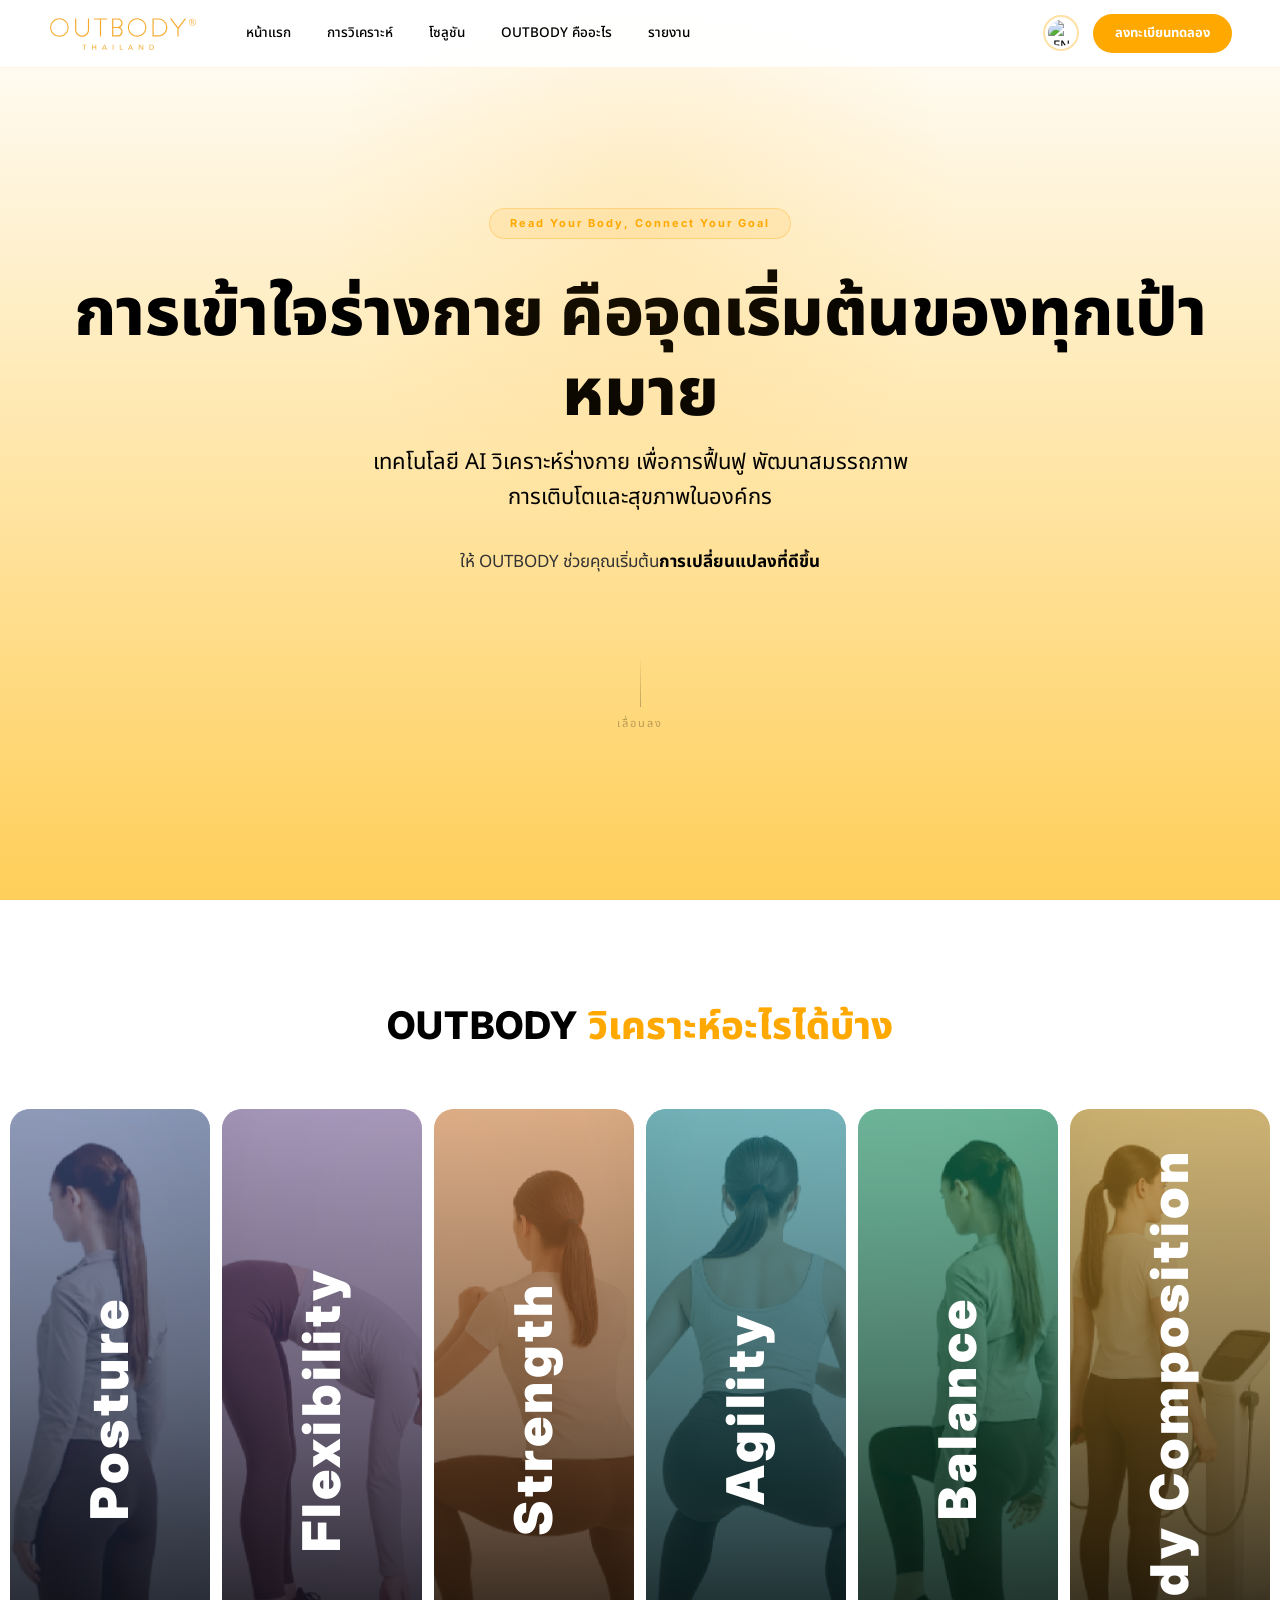
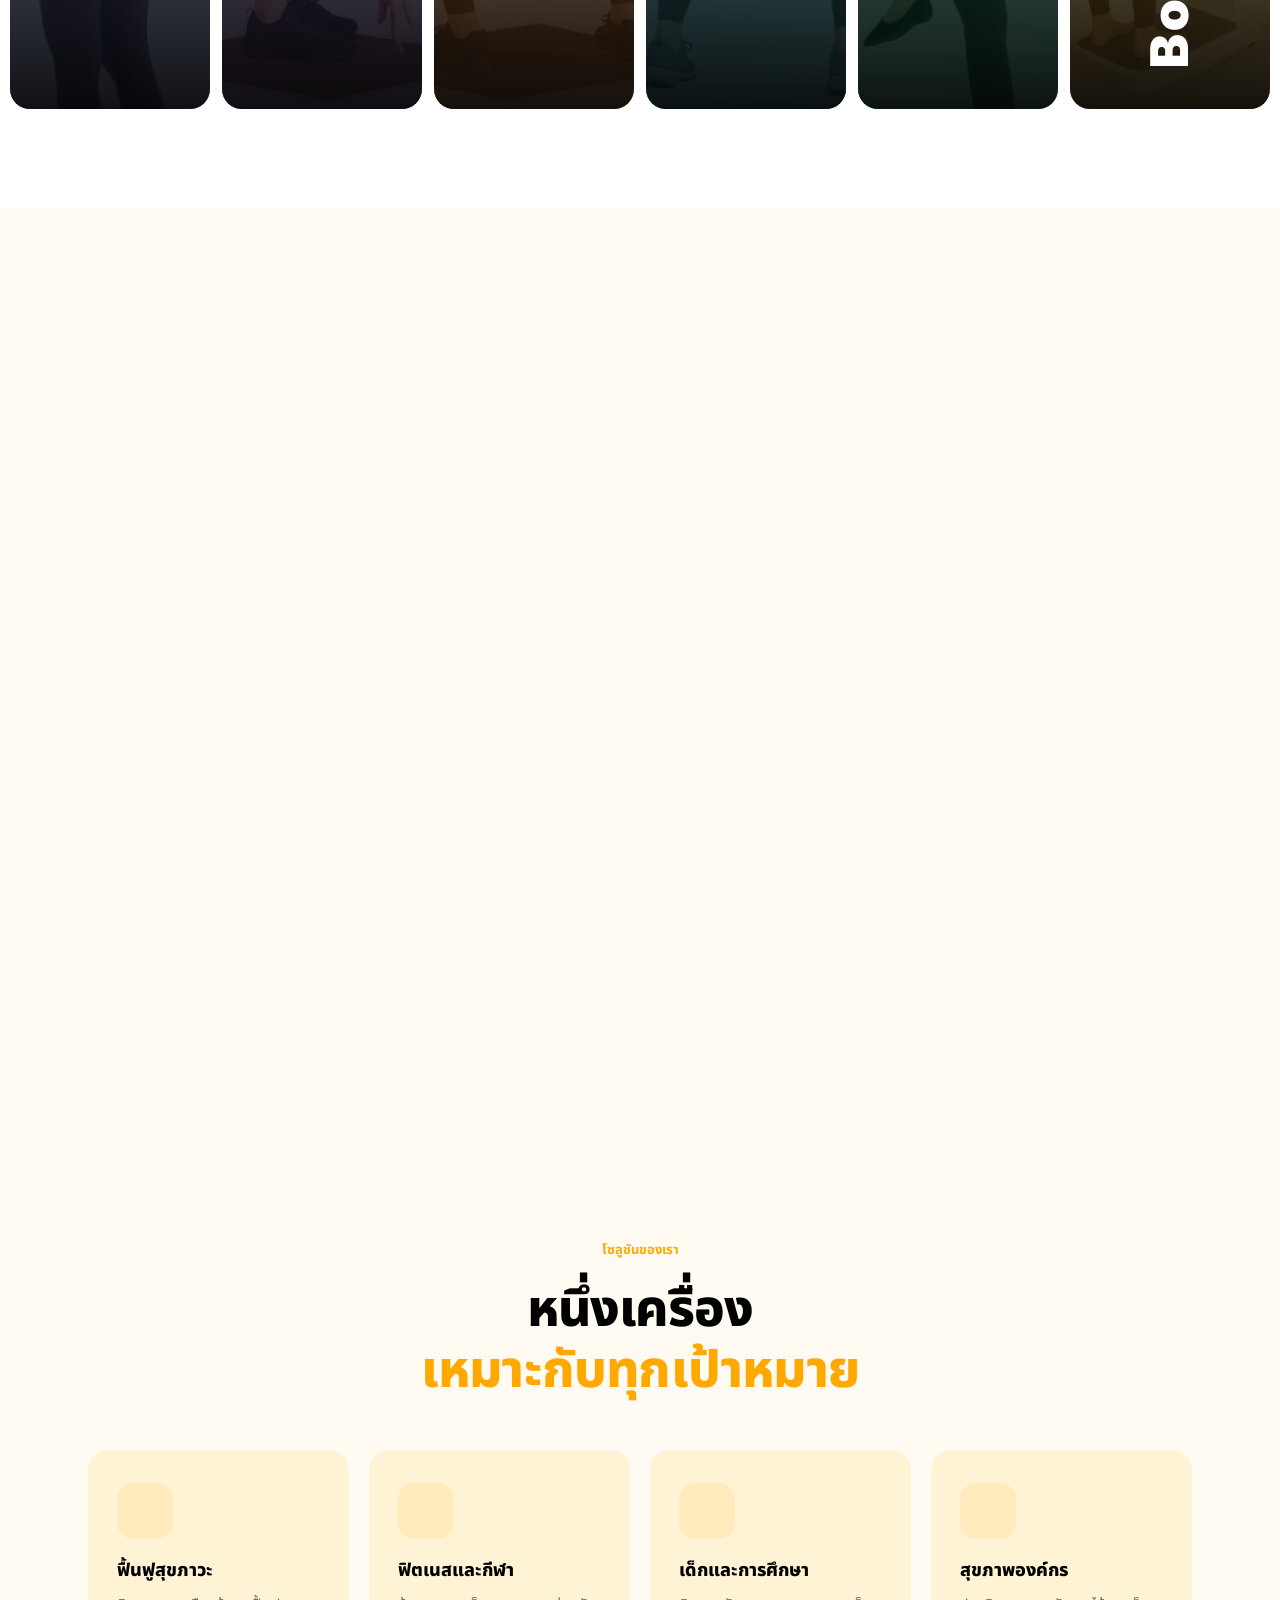
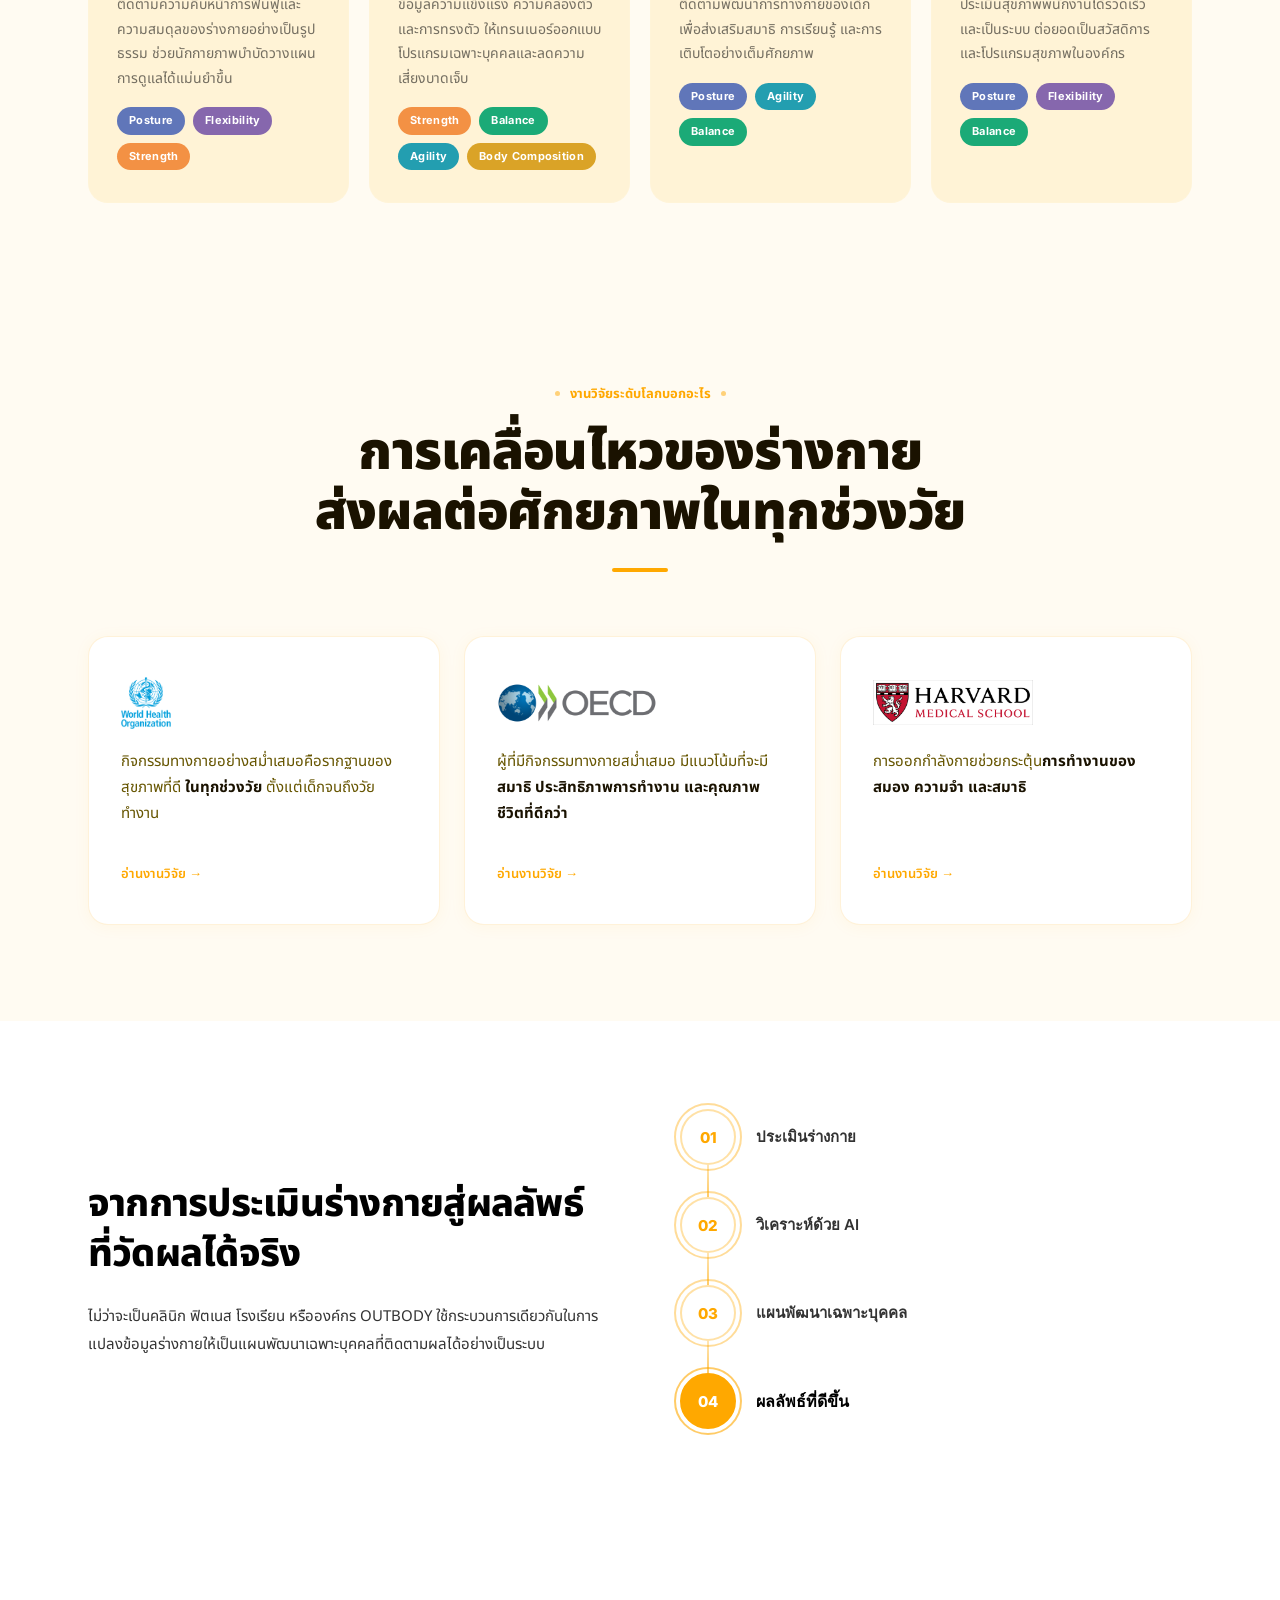
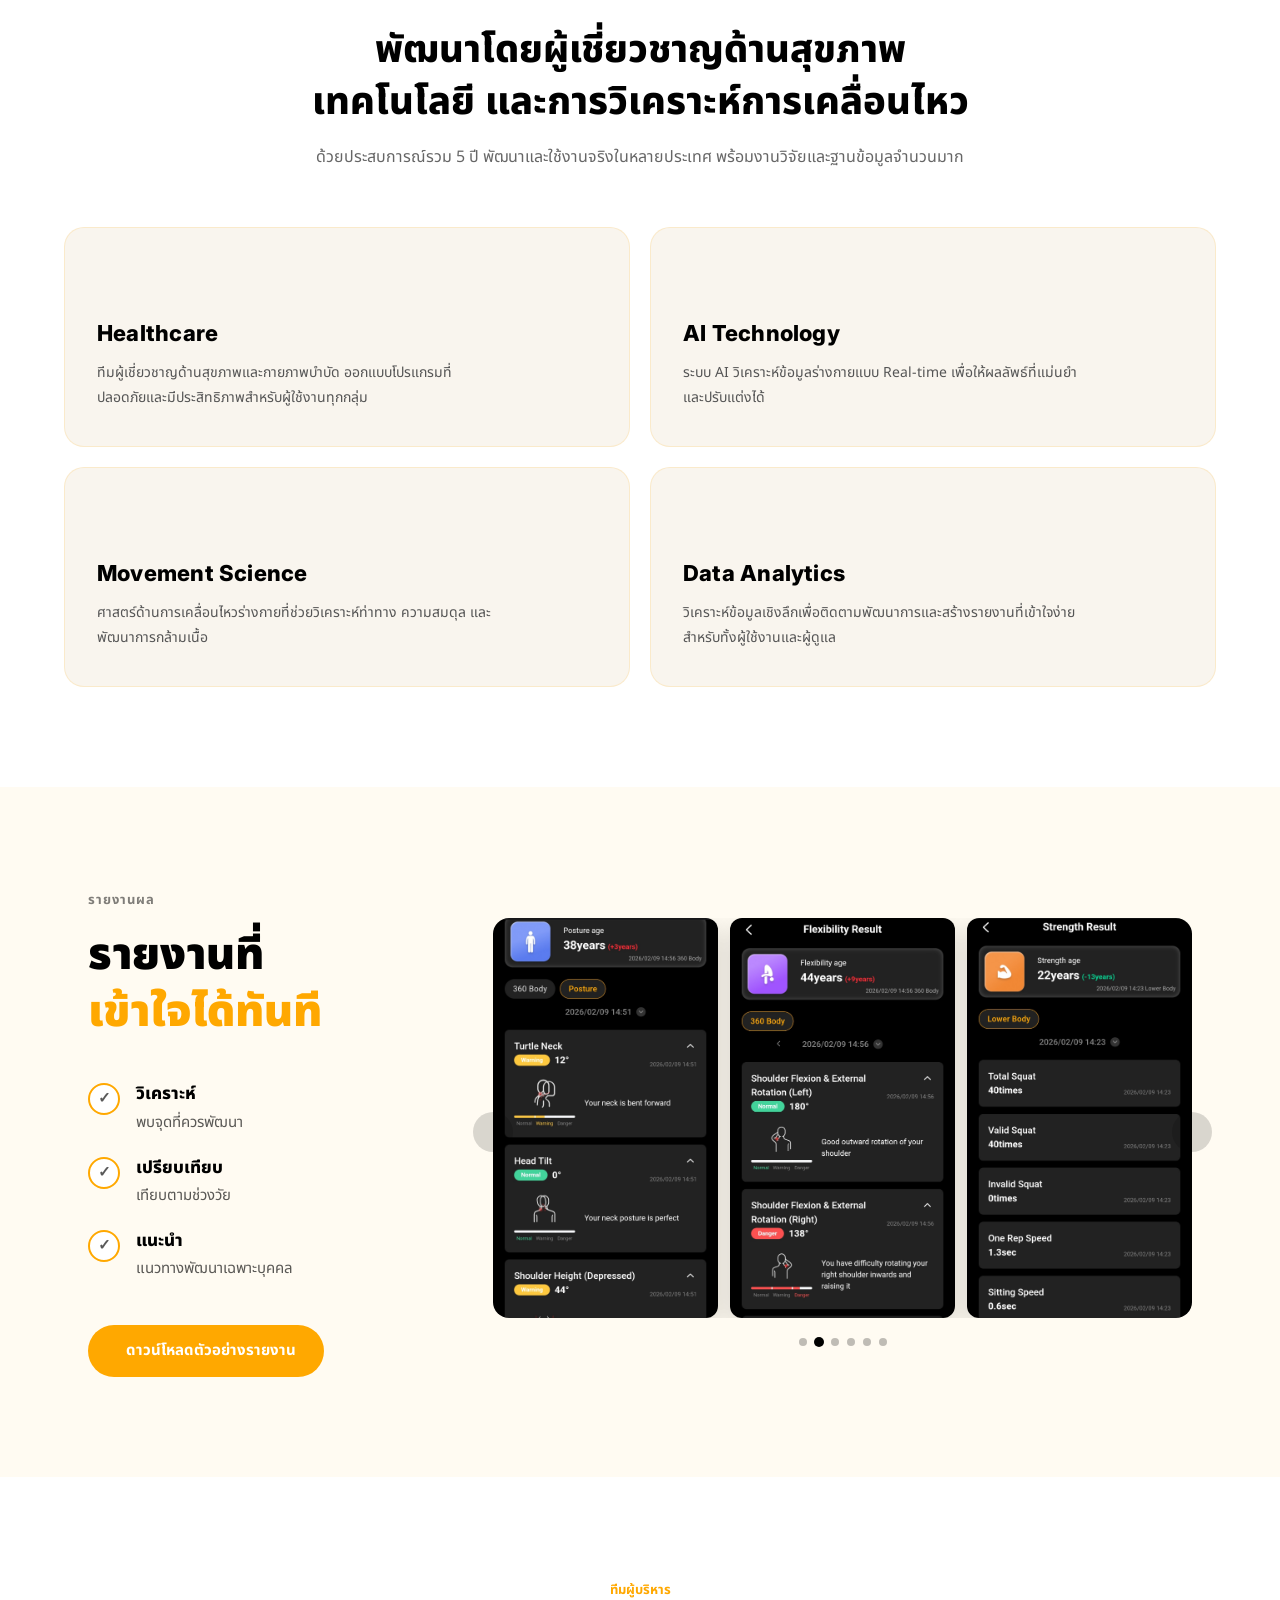
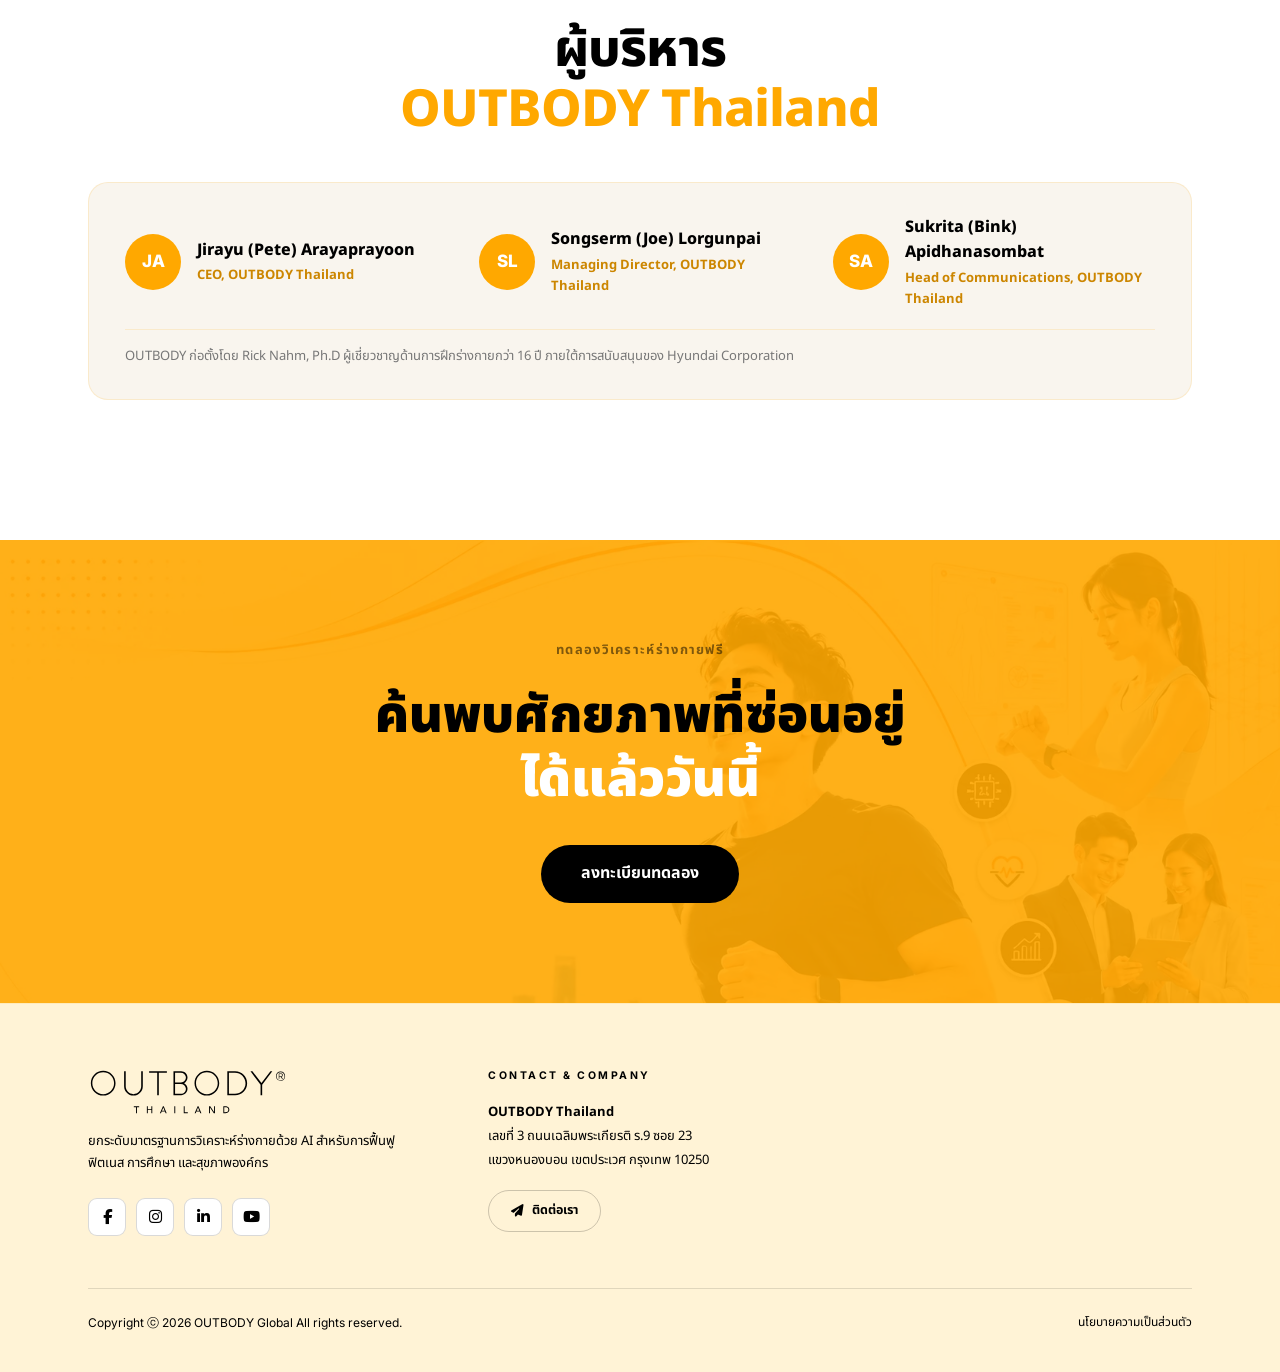
==== commit 41ec247d: "Fix privacy policy caching issue and graceful form-submit error handling - The "cut off" privacy pol" ====
--- a/index.html
+++ b/index.html
@@ -16,7 +16,7 @@
   <!-- Font Awesome -->
   <link rel="stylesheet" href="https://cdnjs.cloudflare.com/ajax/libs/font-awesome/6.5.0/css/all.min.css" />
   <!-- Stylesheet -->
-  <link rel="stylesheet" href="assets/css/style.css" />
+  <link rel="stylesheet" href="assets/css/style.css?v=3" />
 </head>
 <body>
 
@@ -599,6 +599,6 @@
 <!-- Lucide Icons -->
 <script src="https://unpkg.com/lucide@latest/dist/umd/lucide.min.js"></script>
 <!-- JS -->
-<script src="assets/js/main.js"></script>
+<script src="assets/js/main.js?v=3"></script>
 </body>
 </html>
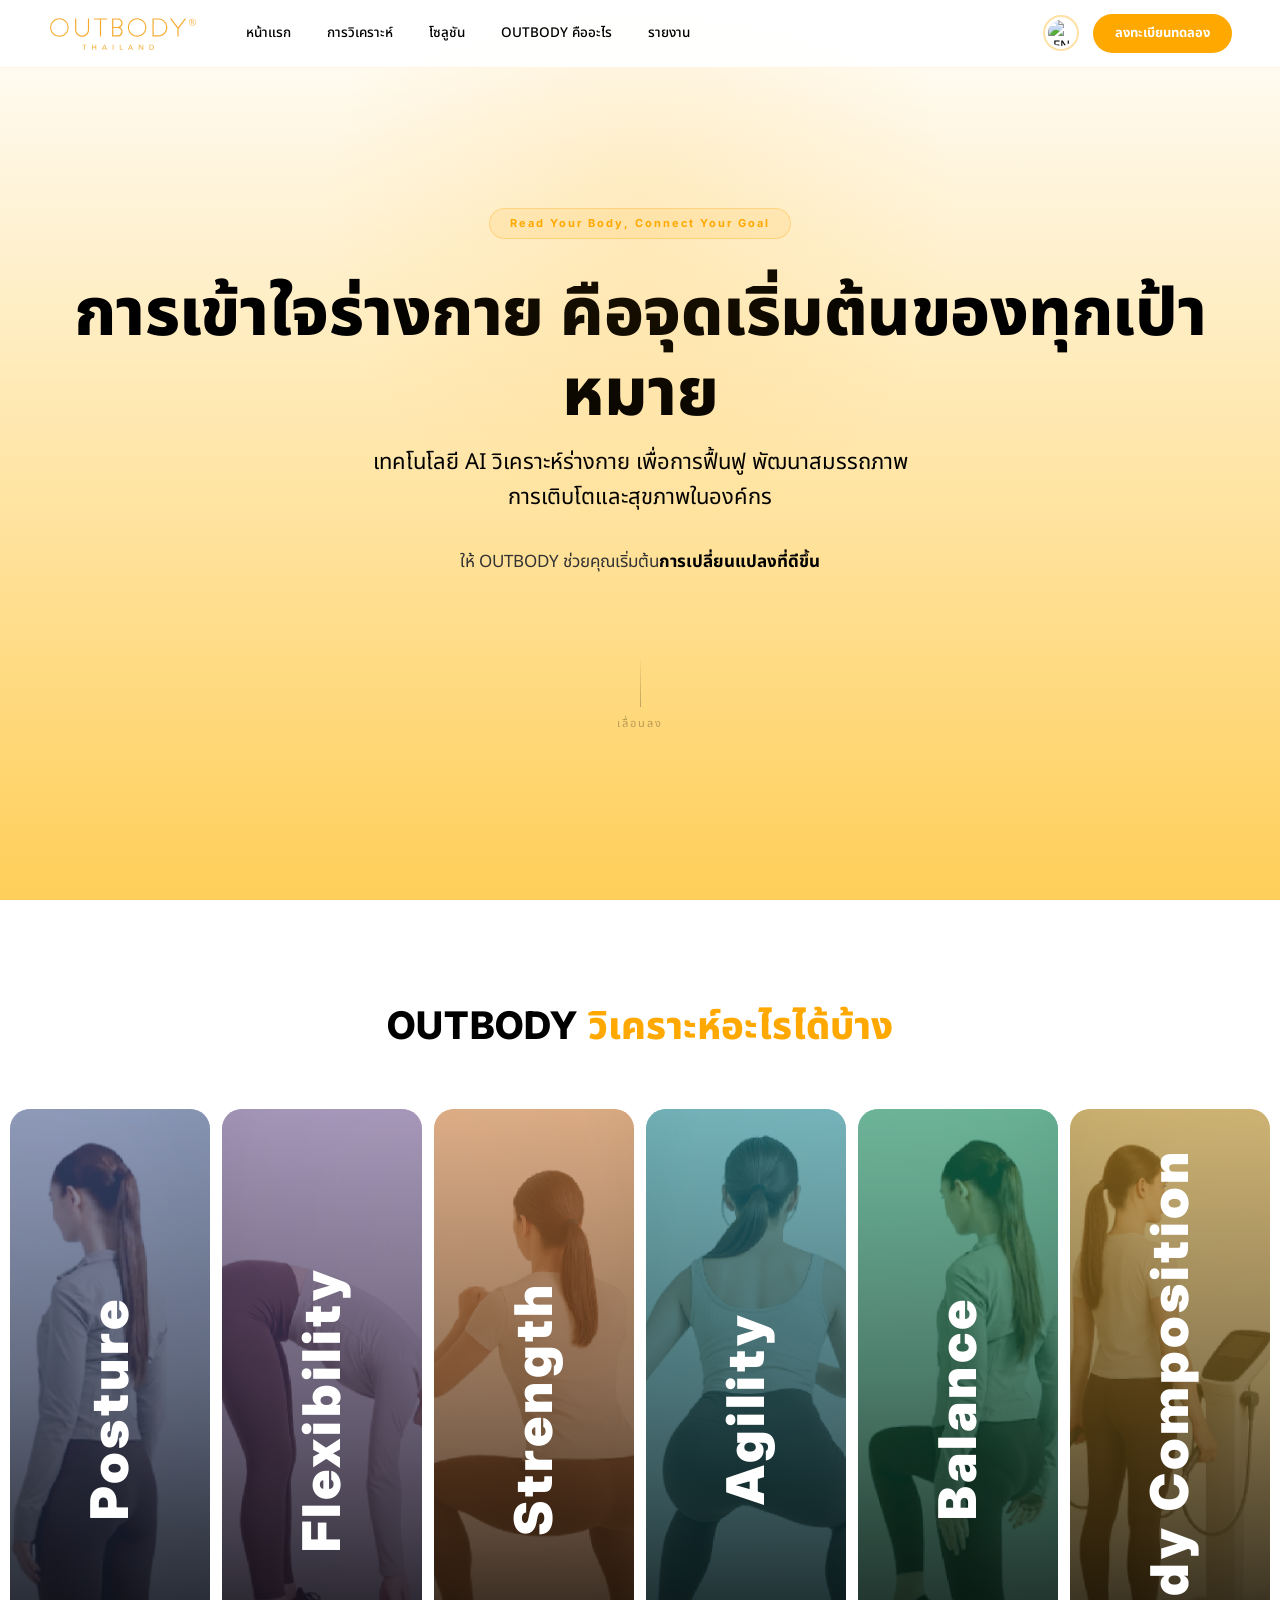
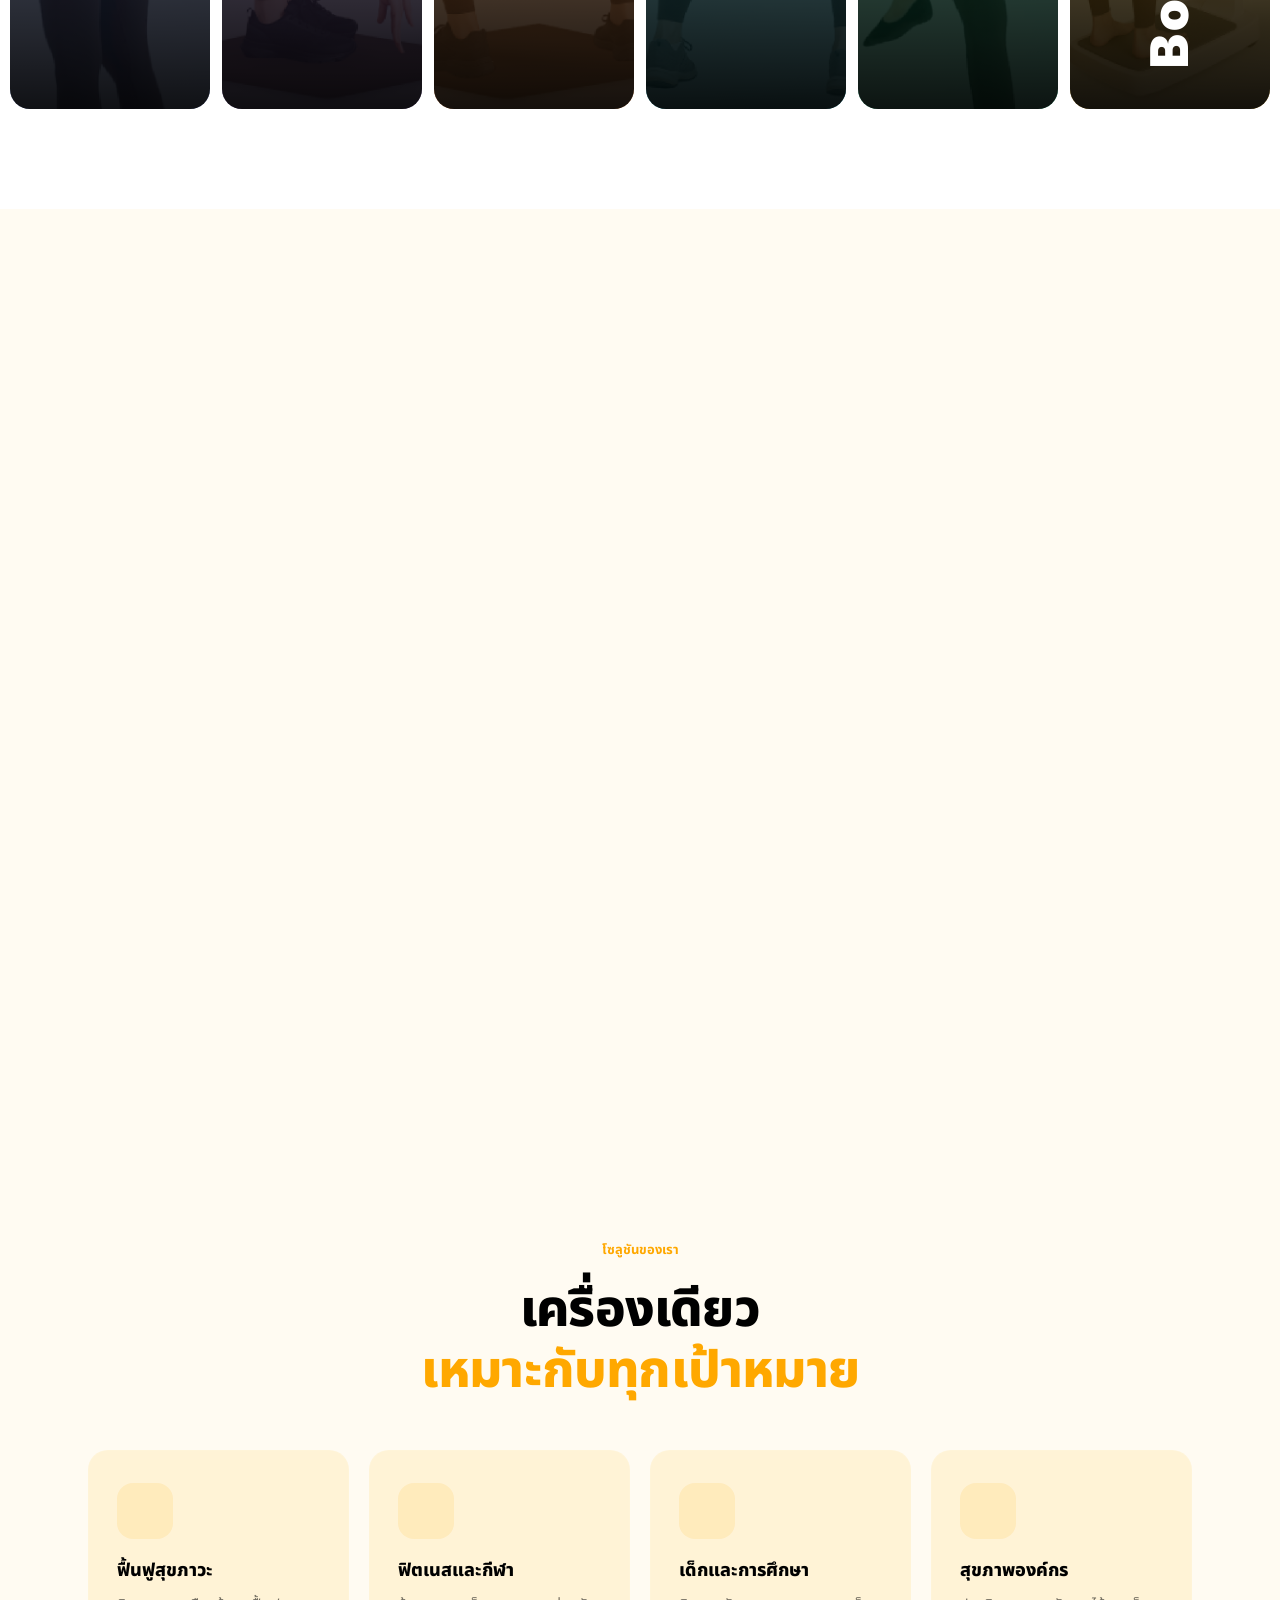
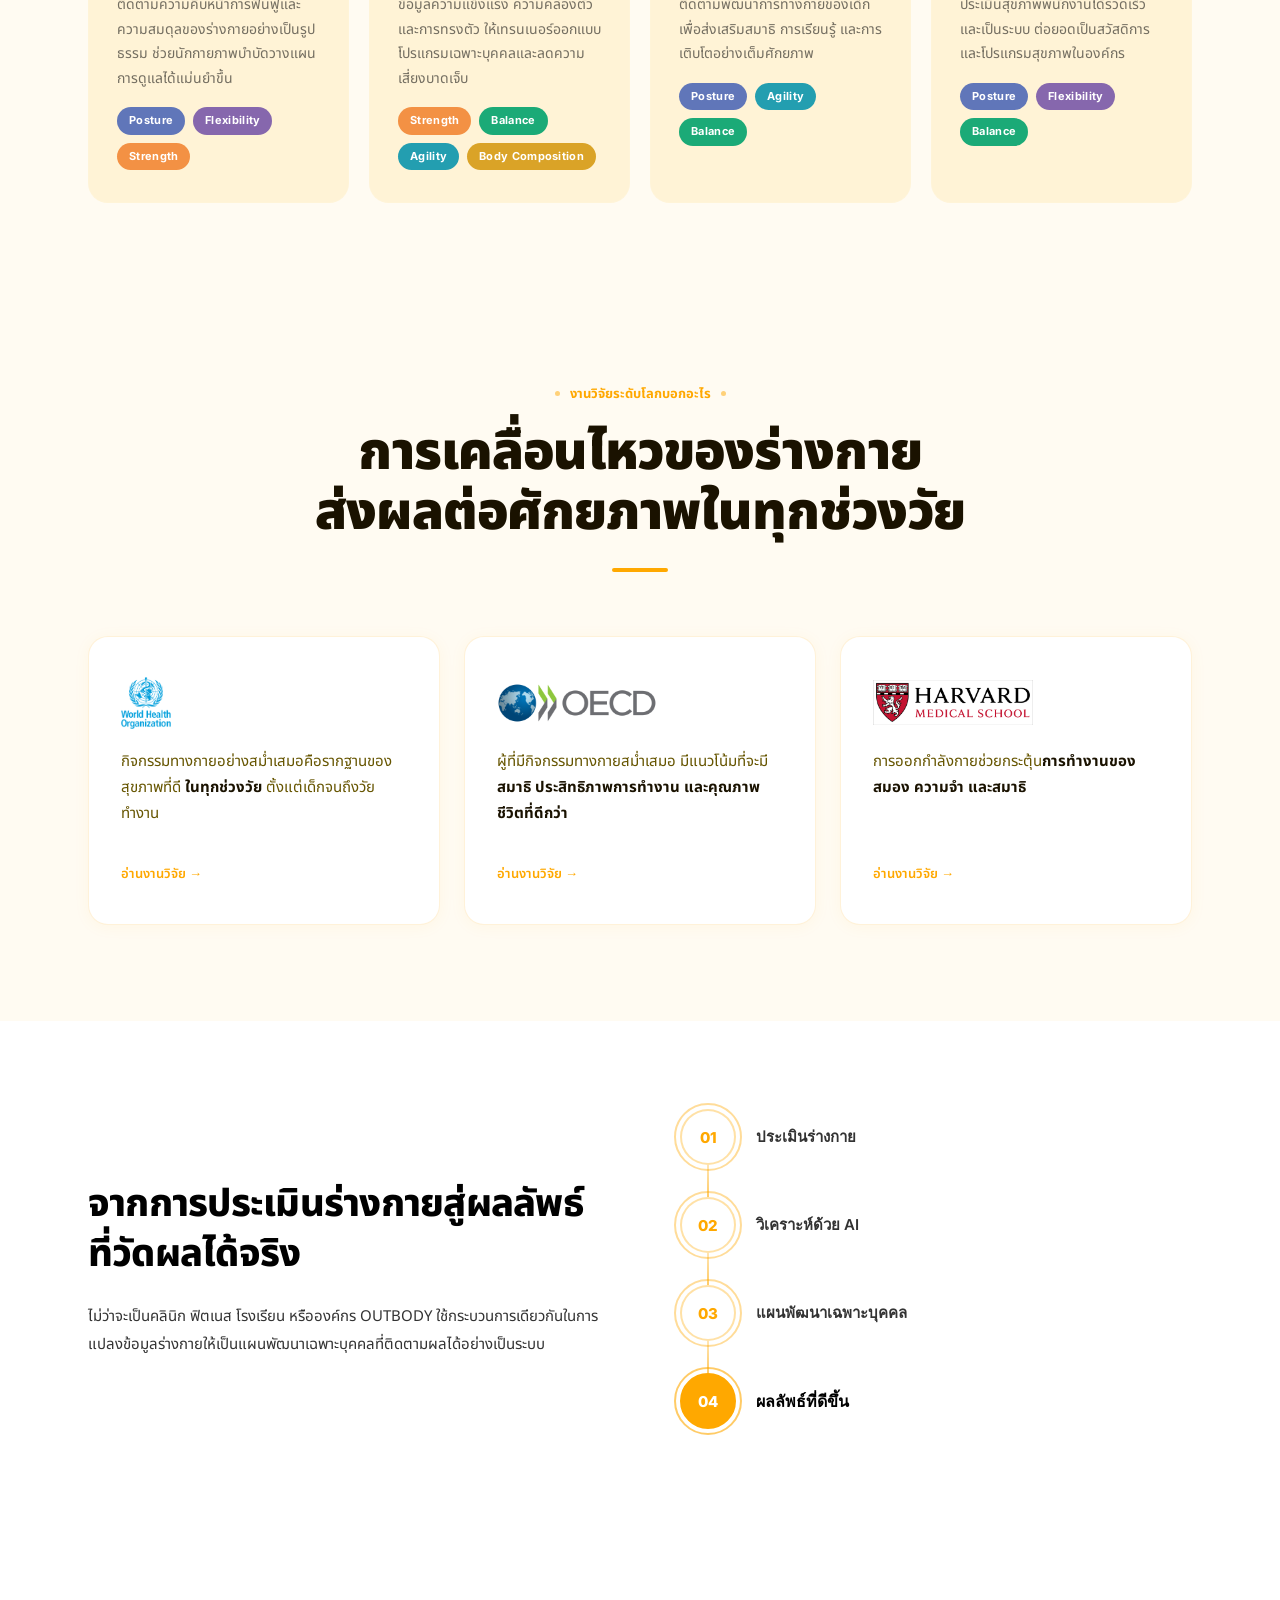
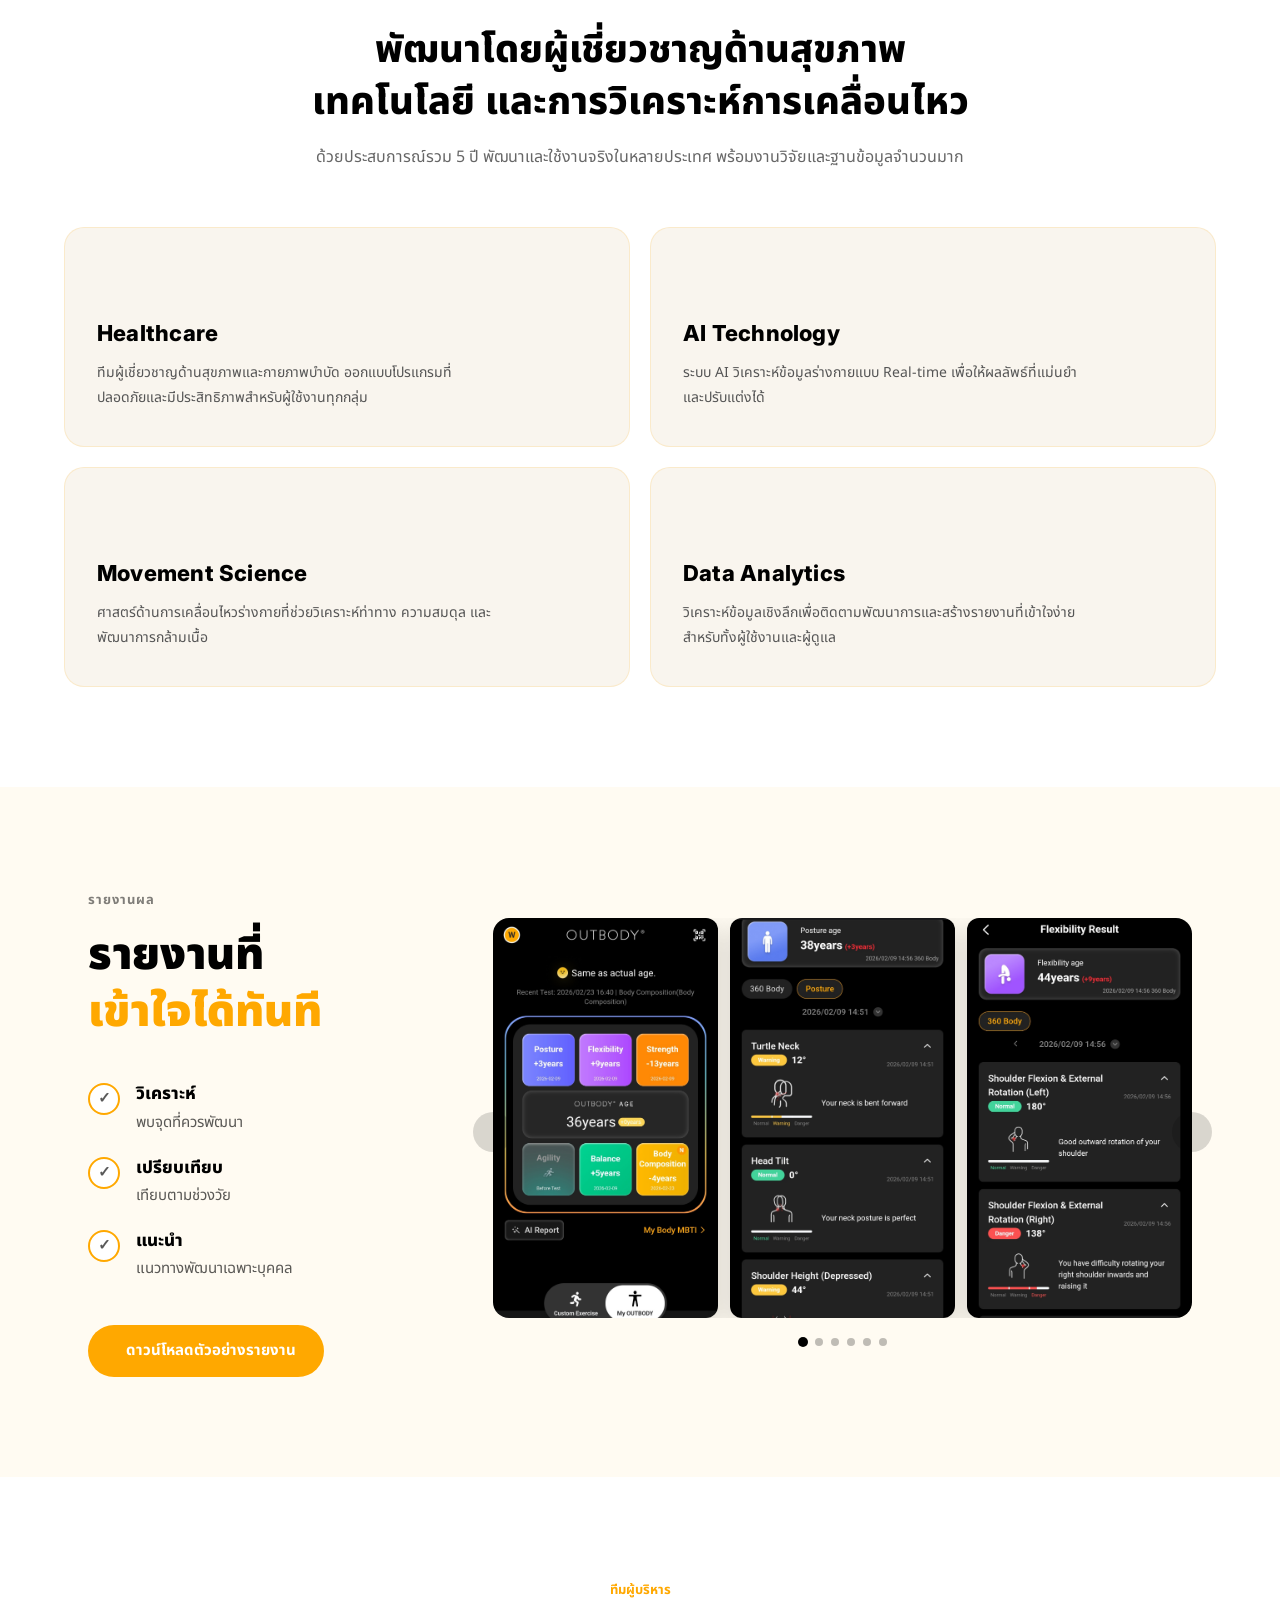
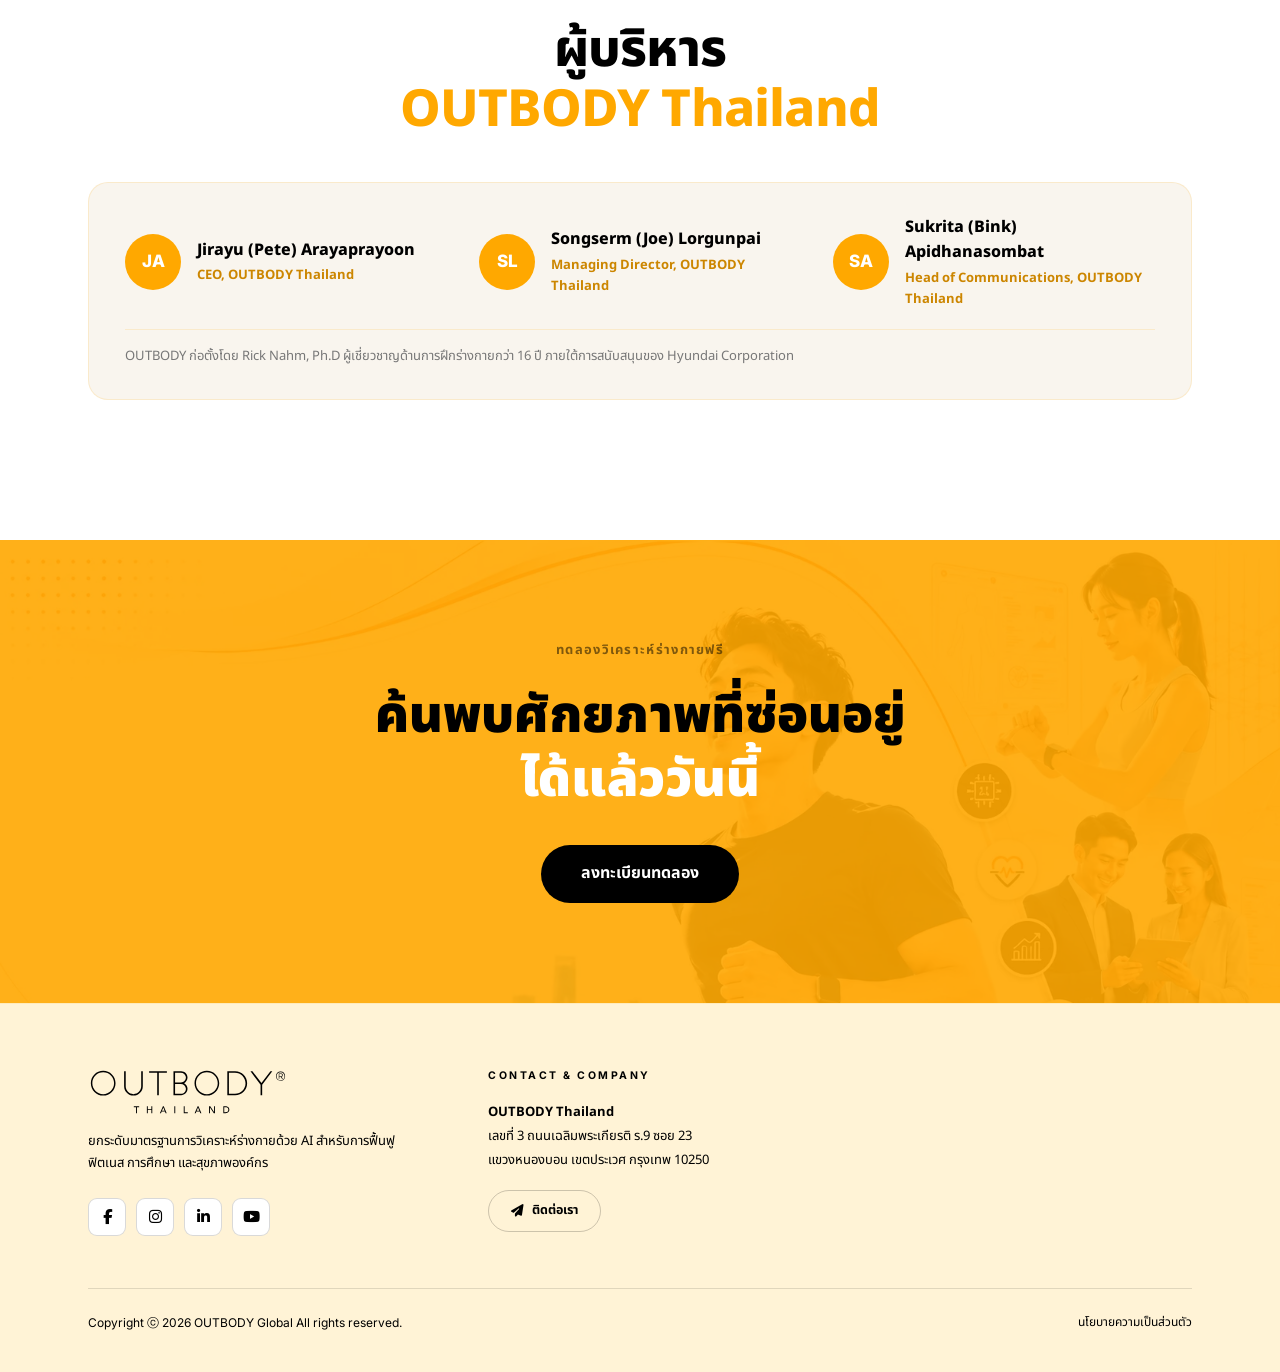
==== commit 98fc8542: "Swap Posture card wording and fix pillars headline word order - Posture analysis card: การจัดแนวร่าง" ====
--- a/index.html
+++ b/index.html
@@ -93,7 +93,7 @@
           <div class="analysis2__card-body">
             <div class="analysis2__card-icon"><i data-lucide="scan"></i></div>
             <div class="analysis2__card-label">Posture</div>
-            <p class="analysis2__card-desc" data-i18n="analysis.posture">การจัดแนวร่างกาย — ประเมินความสมดุลและแนะนำท่าทางที่ถูกต้อง</p>
+            <p class="analysis2__card-desc" data-i18n="analysis.posture">สรีระท่าทาง — ประเมินความสมดุลและแนะนำท่าทางที่ถูกต้อง</p>
           </div>
         </div>
       </div>
@@ -194,7 +194,7 @@
   <div class="container">
     <div class="pillars__header reveal">
       <span class="section-label" data-i18n="pillars.label">โซลูชันของเรา</span>
-      <h2 class="section-title" data-i18n-html="pillars.title">หนึ่งเครื่อง<br/><span class="hl">เหมาะกับทุกเป้าหมาย</span></h2>
+      <h2 class="section-title" data-i18n-html="pillars.title">เครื่องเดียว<br/><span class="hl">เหมาะกับทุกเป้าหมาย</span></h2>
     </div>
     <div class="pillars__cards reveal reveal-delay-1">
       <div class="pillar-card">
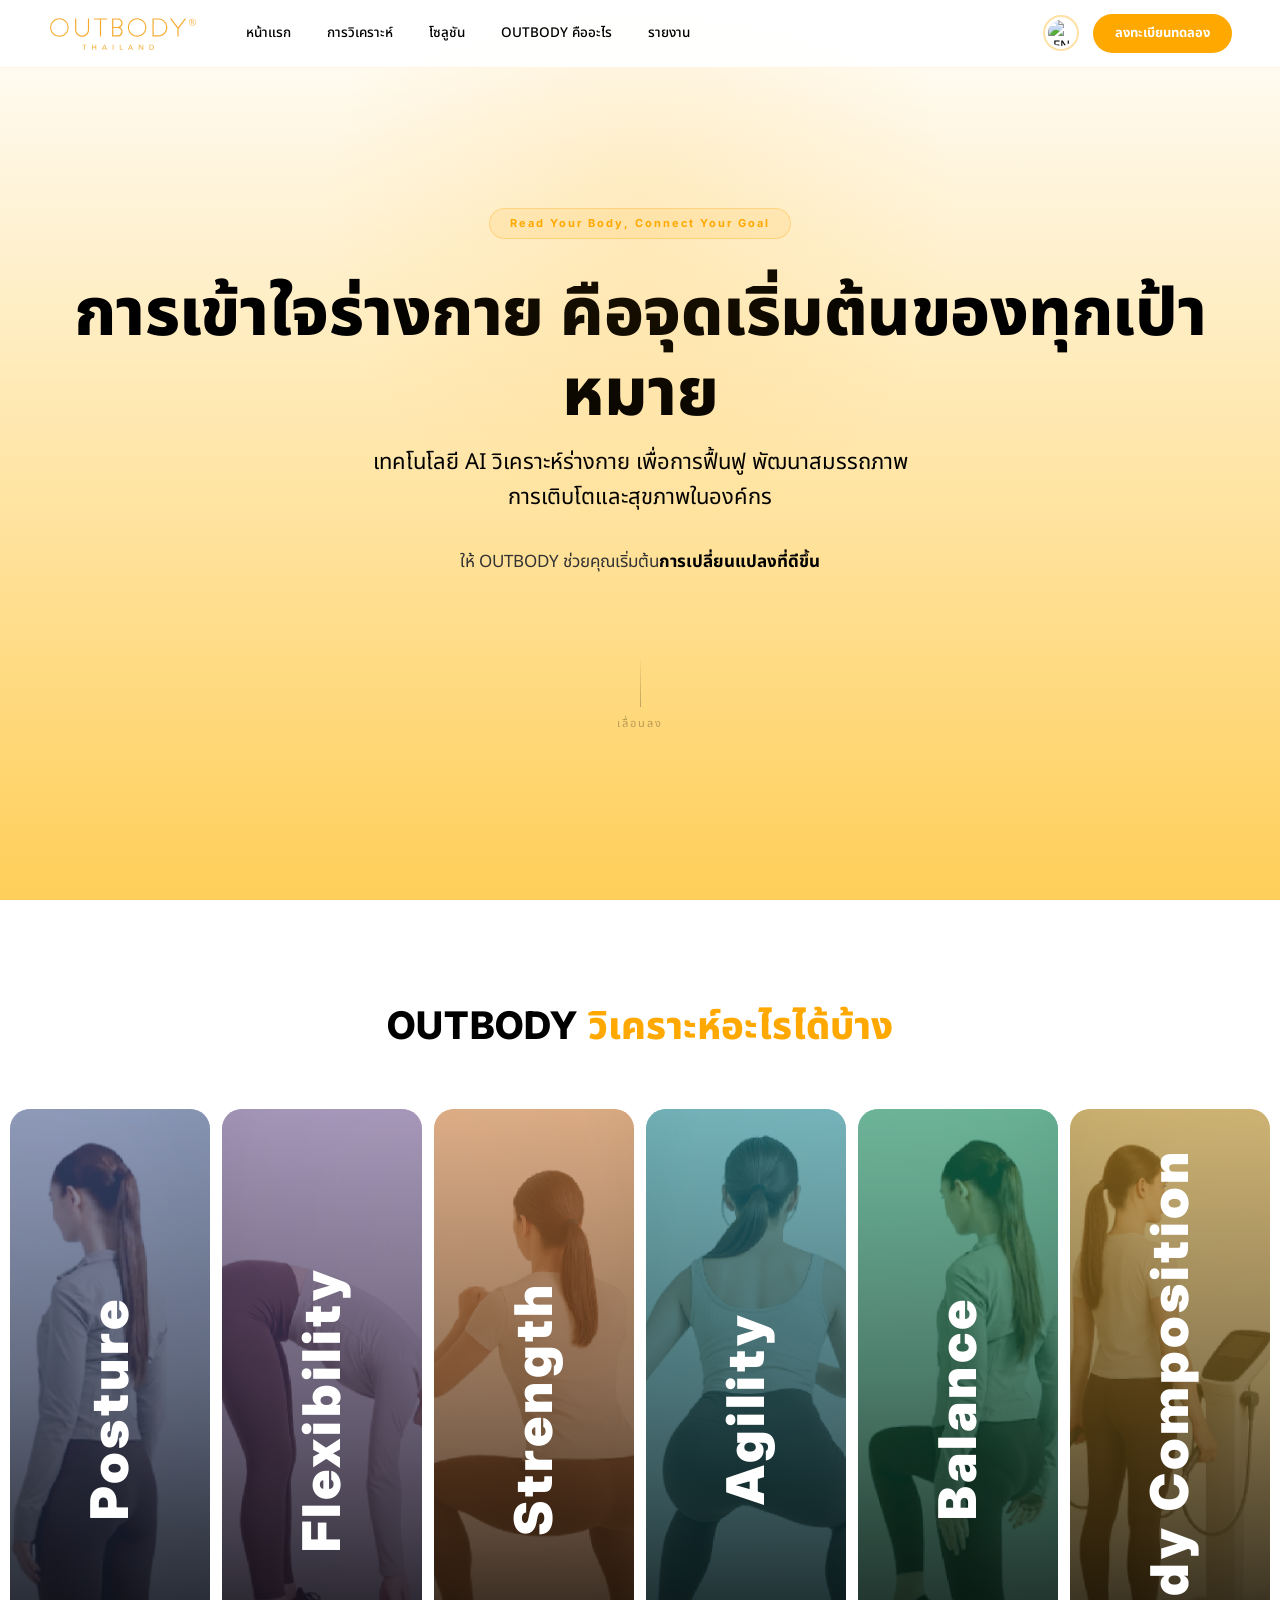
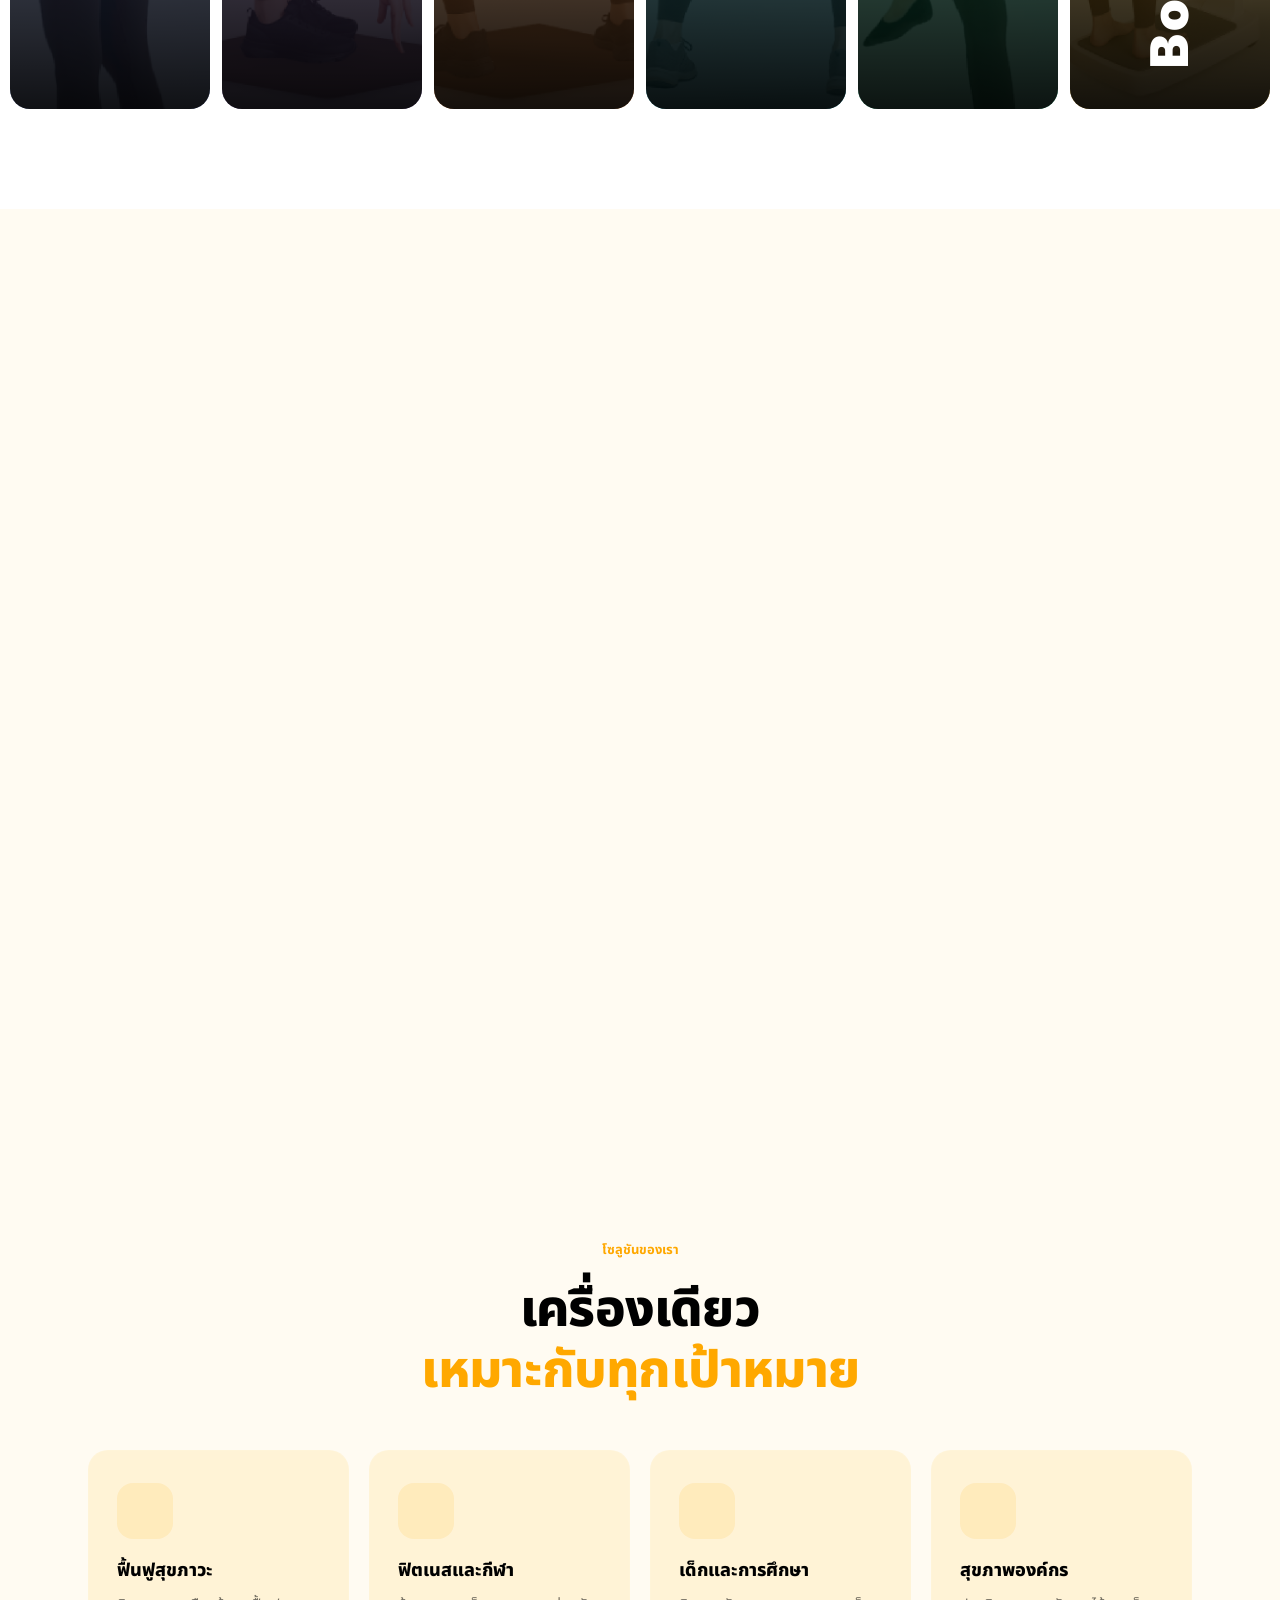
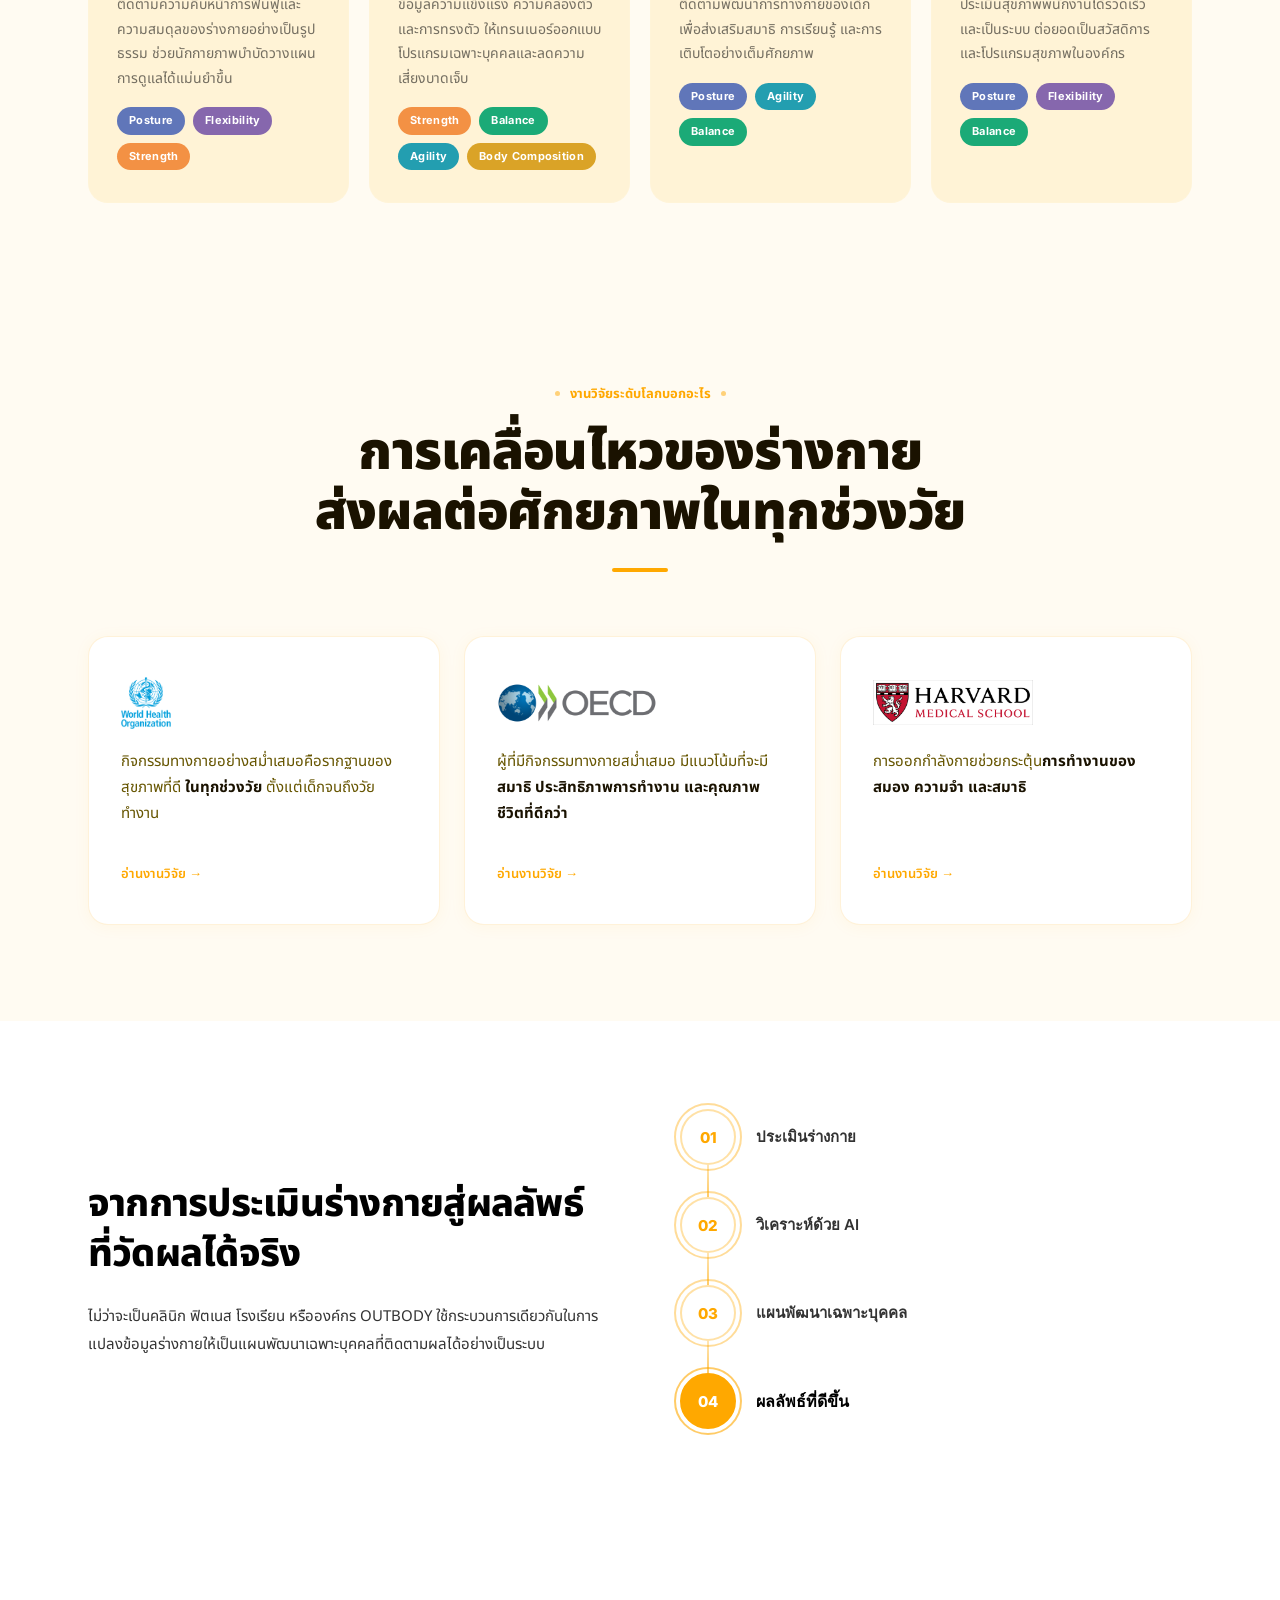
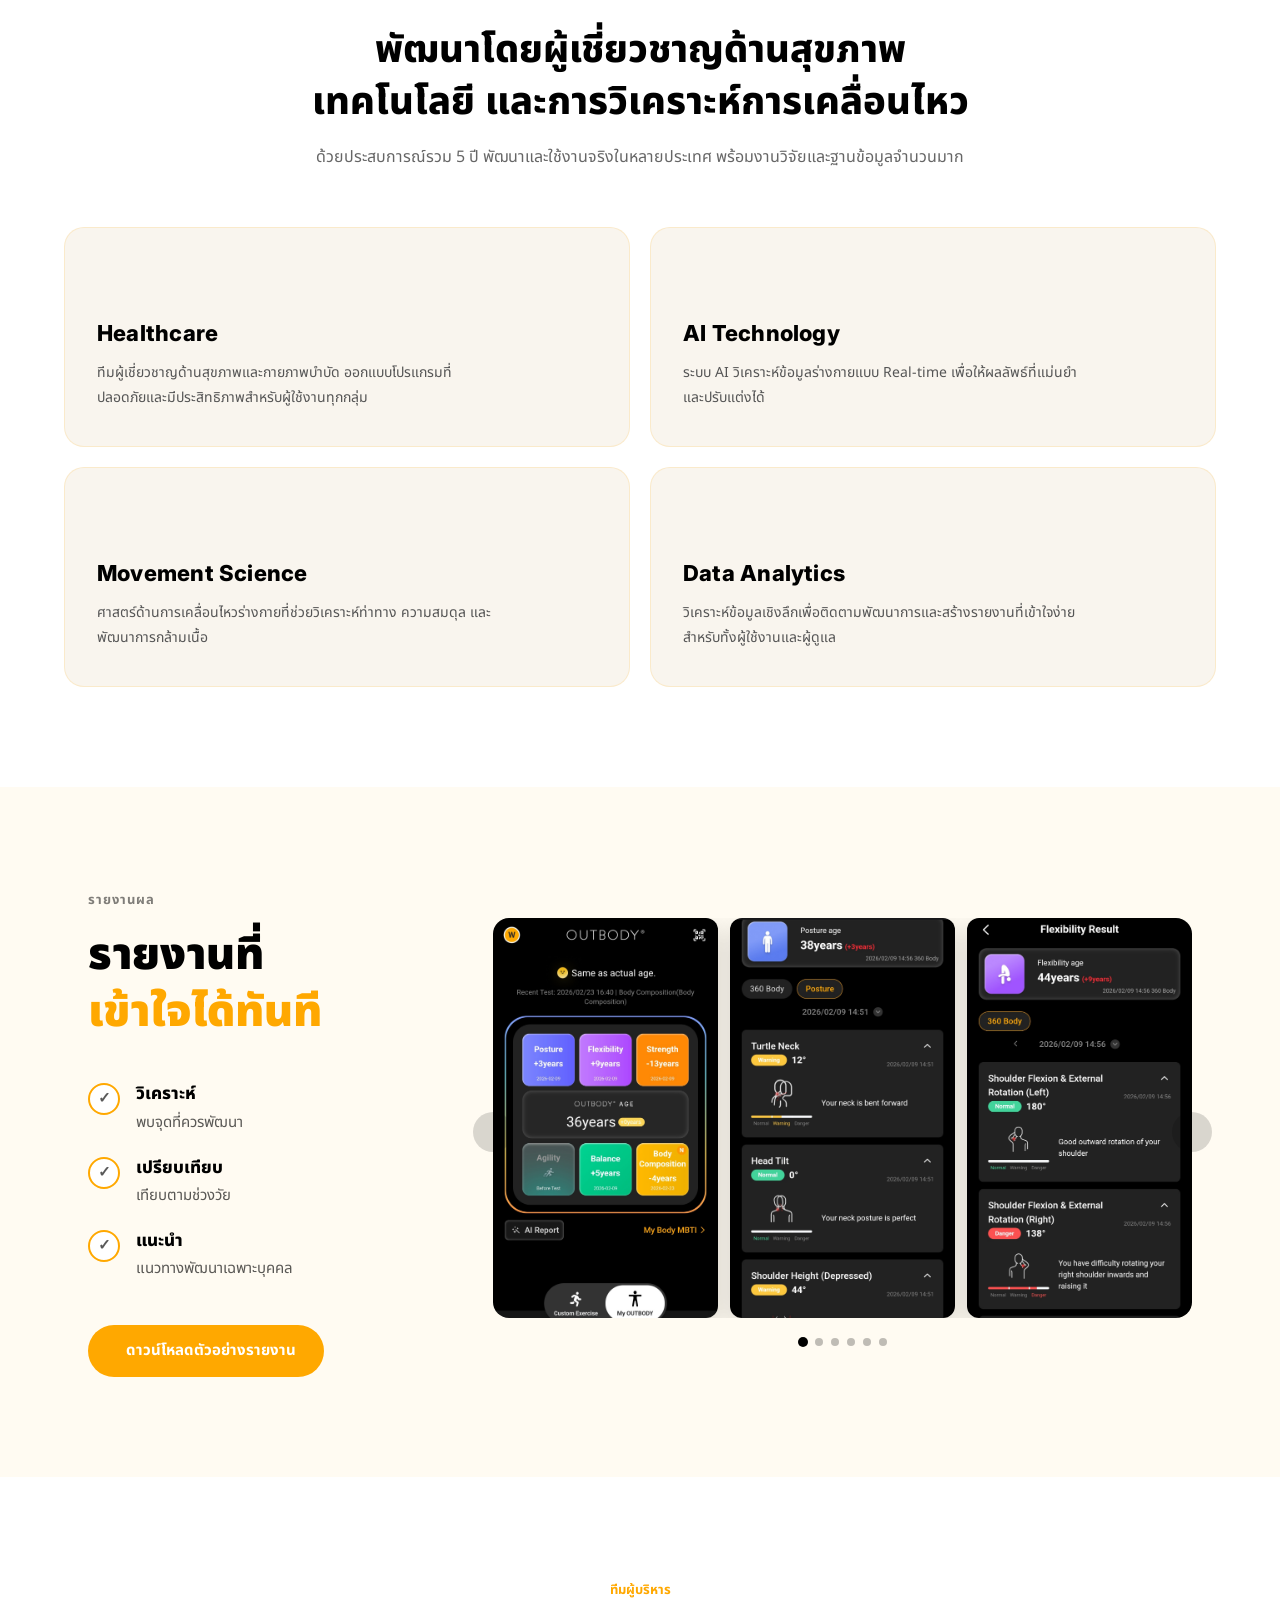
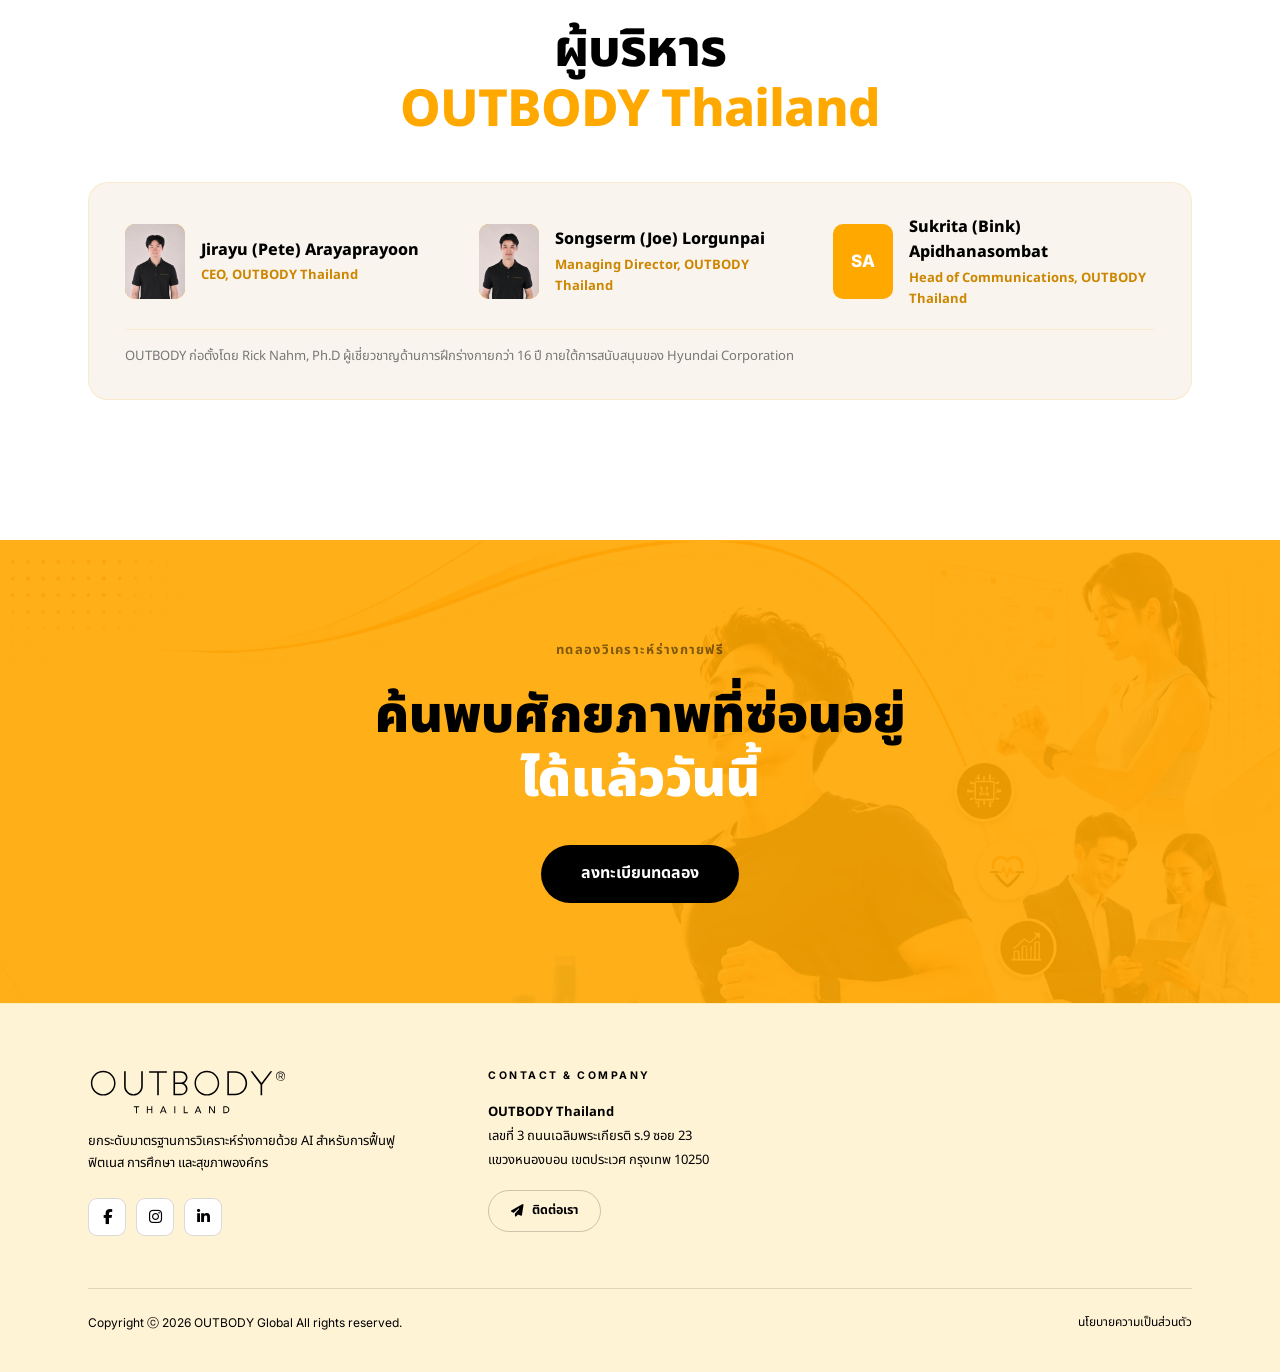
==== commit 3ed6228e: "Add real leadership photos, remove dead YouTube footer link - CEO and MD headshots replace initial-l" ====
--- a/index.html
+++ b/index.html
@@ -448,14 +448,14 @@
     <div class="founder-spotlight reveal">
       <div class="founder-spotlight__leaders">
         <div class="founder-spotlight__leader">
-          <div class="founder-spotlight__avatar">JA</div>
+          <img class="founder-spotlight__avatar" src="assets/images/leadership/ceo-jirayu.jpg" alt="Jirayu (Pete) Arayaprayoon" />
           <div>
             <div class="founder-spotlight__name">Jirayu (Pete) Arayaprayoon</div>
             <div class="founder-spotlight__title" data-i18n="leaders.ceo_title">CEO, OUTBODY Thailand</div>
           </div>
         </div>
         <div class="founder-spotlight__leader">
-          <div class="founder-spotlight__avatar">SL</div>
+          <img class="founder-spotlight__avatar" src="assets/images/leadership/md-songserm.jpg" alt="Songserm (Joe) Lorgunpai" />
           <div>
             <div class="founder-spotlight__name">Songserm (Joe) Lorgunpai</div>
             <div class="founder-spotlight__title" data-i18n="leaders.md_title">Managing Director, OUTBODY Thailand</div>
@@ -503,7 +503,6 @@
           <a href="https://www.facebook.com/profile.php?id=61592101595224" class="footer__social" target="_blank" rel="noopener" aria-label="Facebook"><i class="fa-brands fa-facebook-f"></i></a>
           <a href="https://www.instagram.com/outbody.th/" class="footer__social" target="_blank" rel="noopener" aria-label="Instagram"><i class="fa-brands fa-instagram"></i></a>
           <a href="https://www.linkedin.com/company/outbody-th" class="footer__social" target="_blank" rel="noopener" aria-label="LinkedIn"><i class="fa-brands fa-linkedin-in"></i></a>
-          <a href="#" class="footer__social" target="_blank" rel="noopener" aria-label="YouTube"><i class="fa-brands fa-youtube"></i></a>
         </div>
       </div>
 
--- a/assets/css/style.css
+++ b/assets/css/style.css
@@ -927,9 +927,9 @@
 
 .founder-spotlight__avatar {
   flex-shrink: 0;
-  width: 56px;
-  height: 56px;
-  border-radius: 50%;
+  width: 60px;
+  height: 75px;
+  border-radius: 10px;
   background: var(--clr-accent);
   color: #ffffff;
   display: flex;
@@ -938,6 +938,8 @@
   font-family: var(--font-en);
   font-weight: 800;
   font-size: 17px;
+  object-fit: cover;
+  object-position: top center;
 }
 
 .founder-spotlight__note {
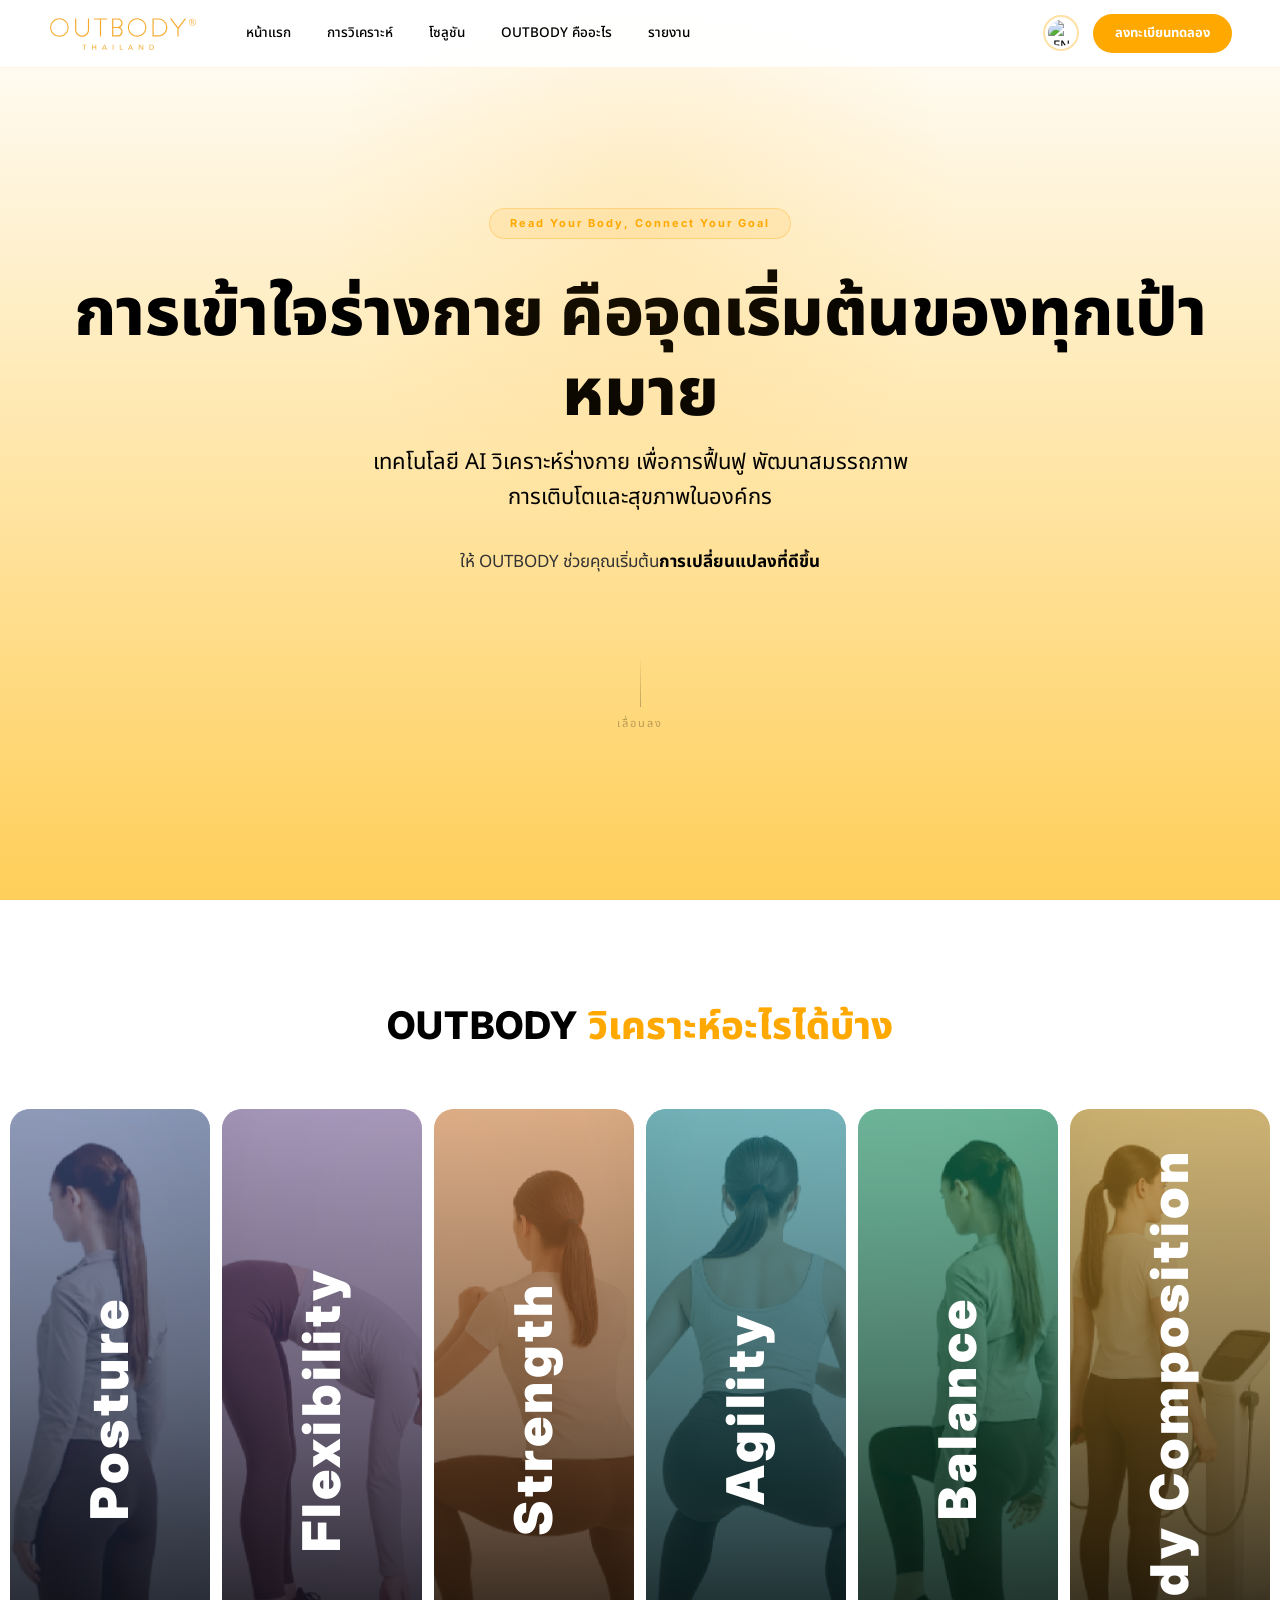
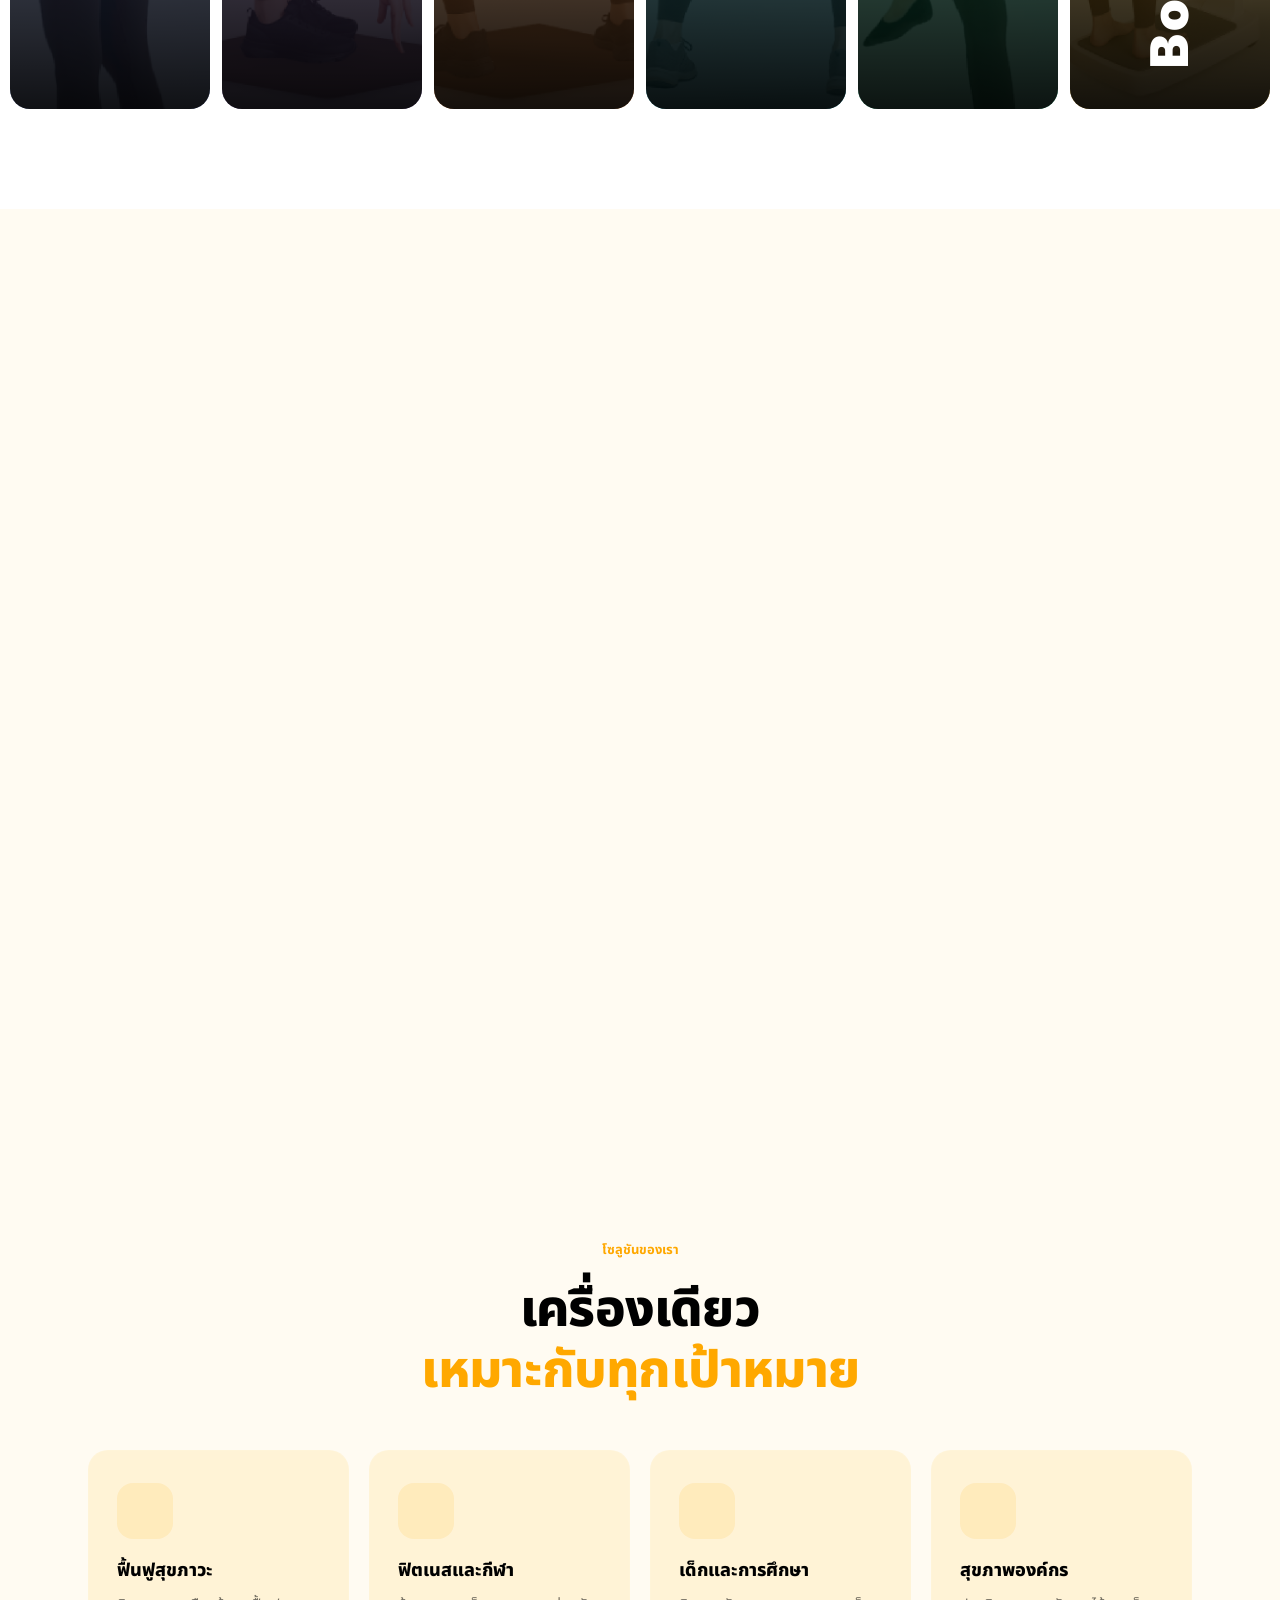
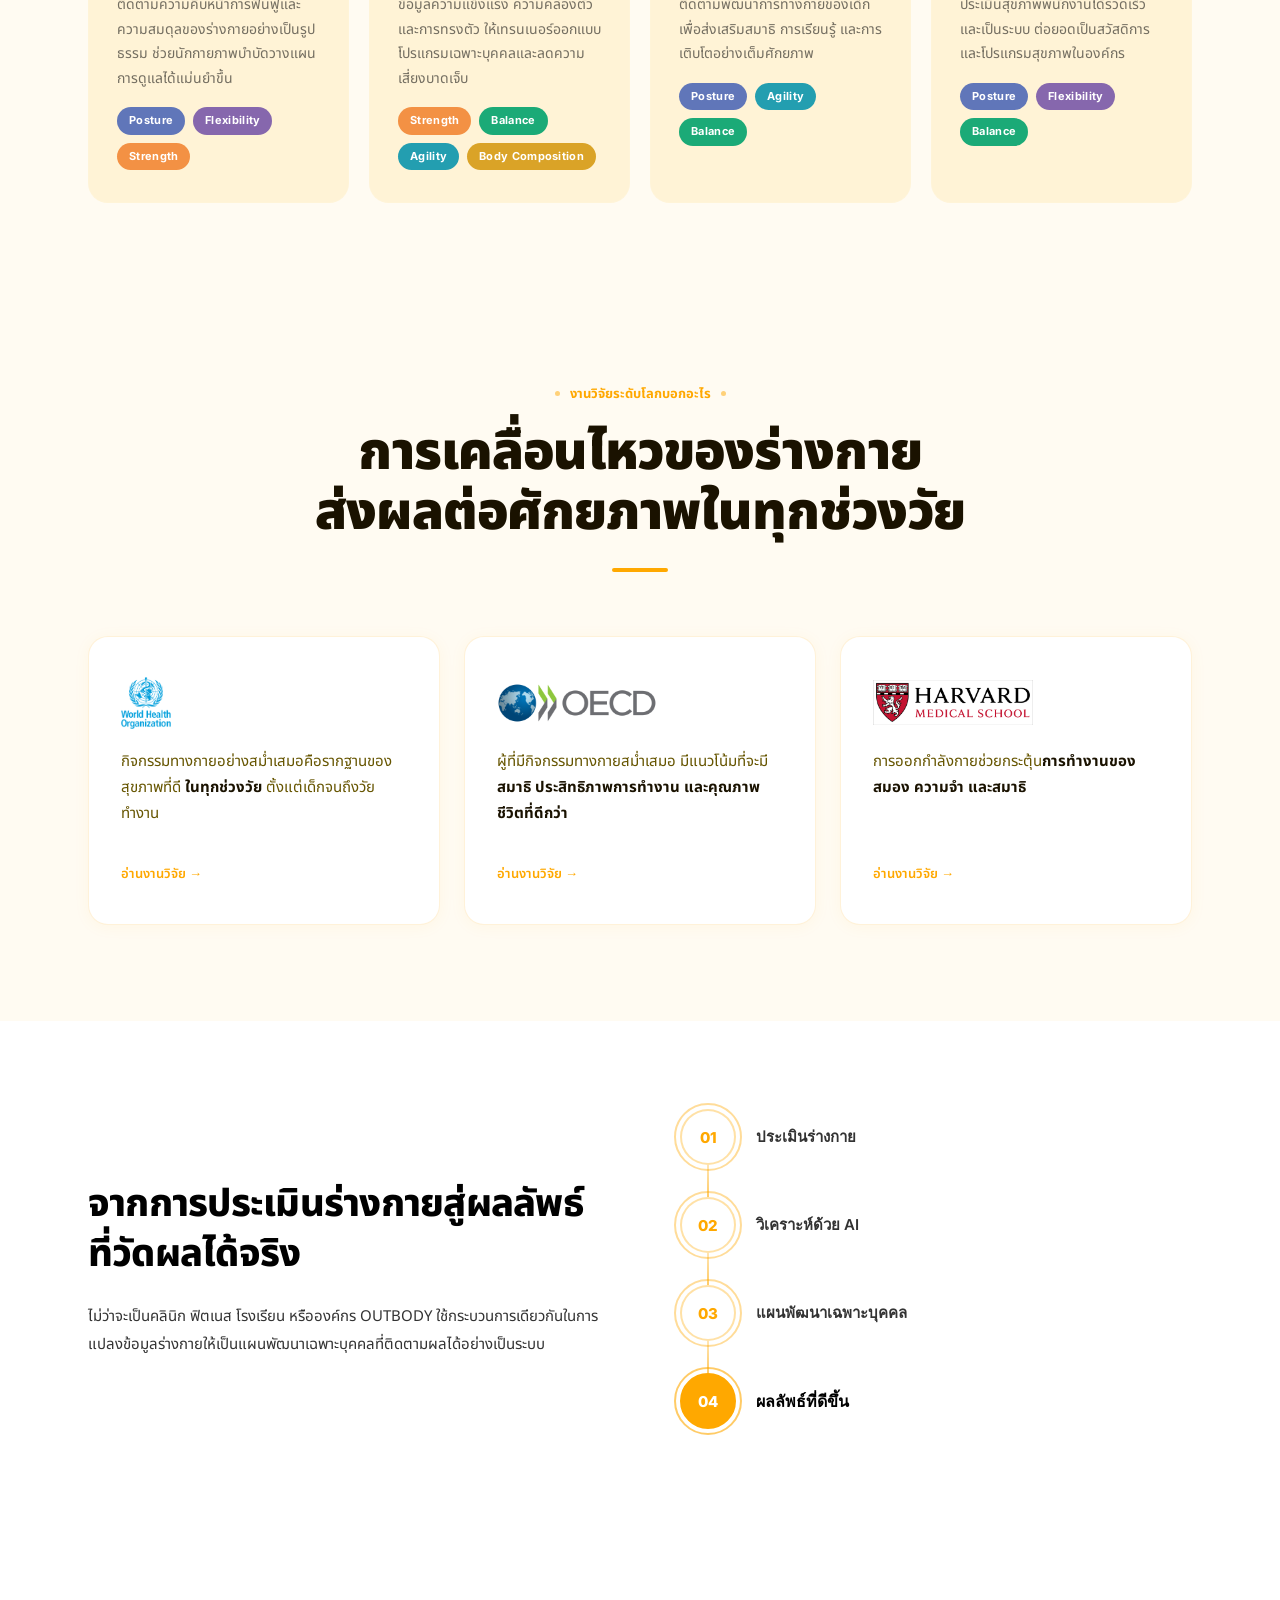
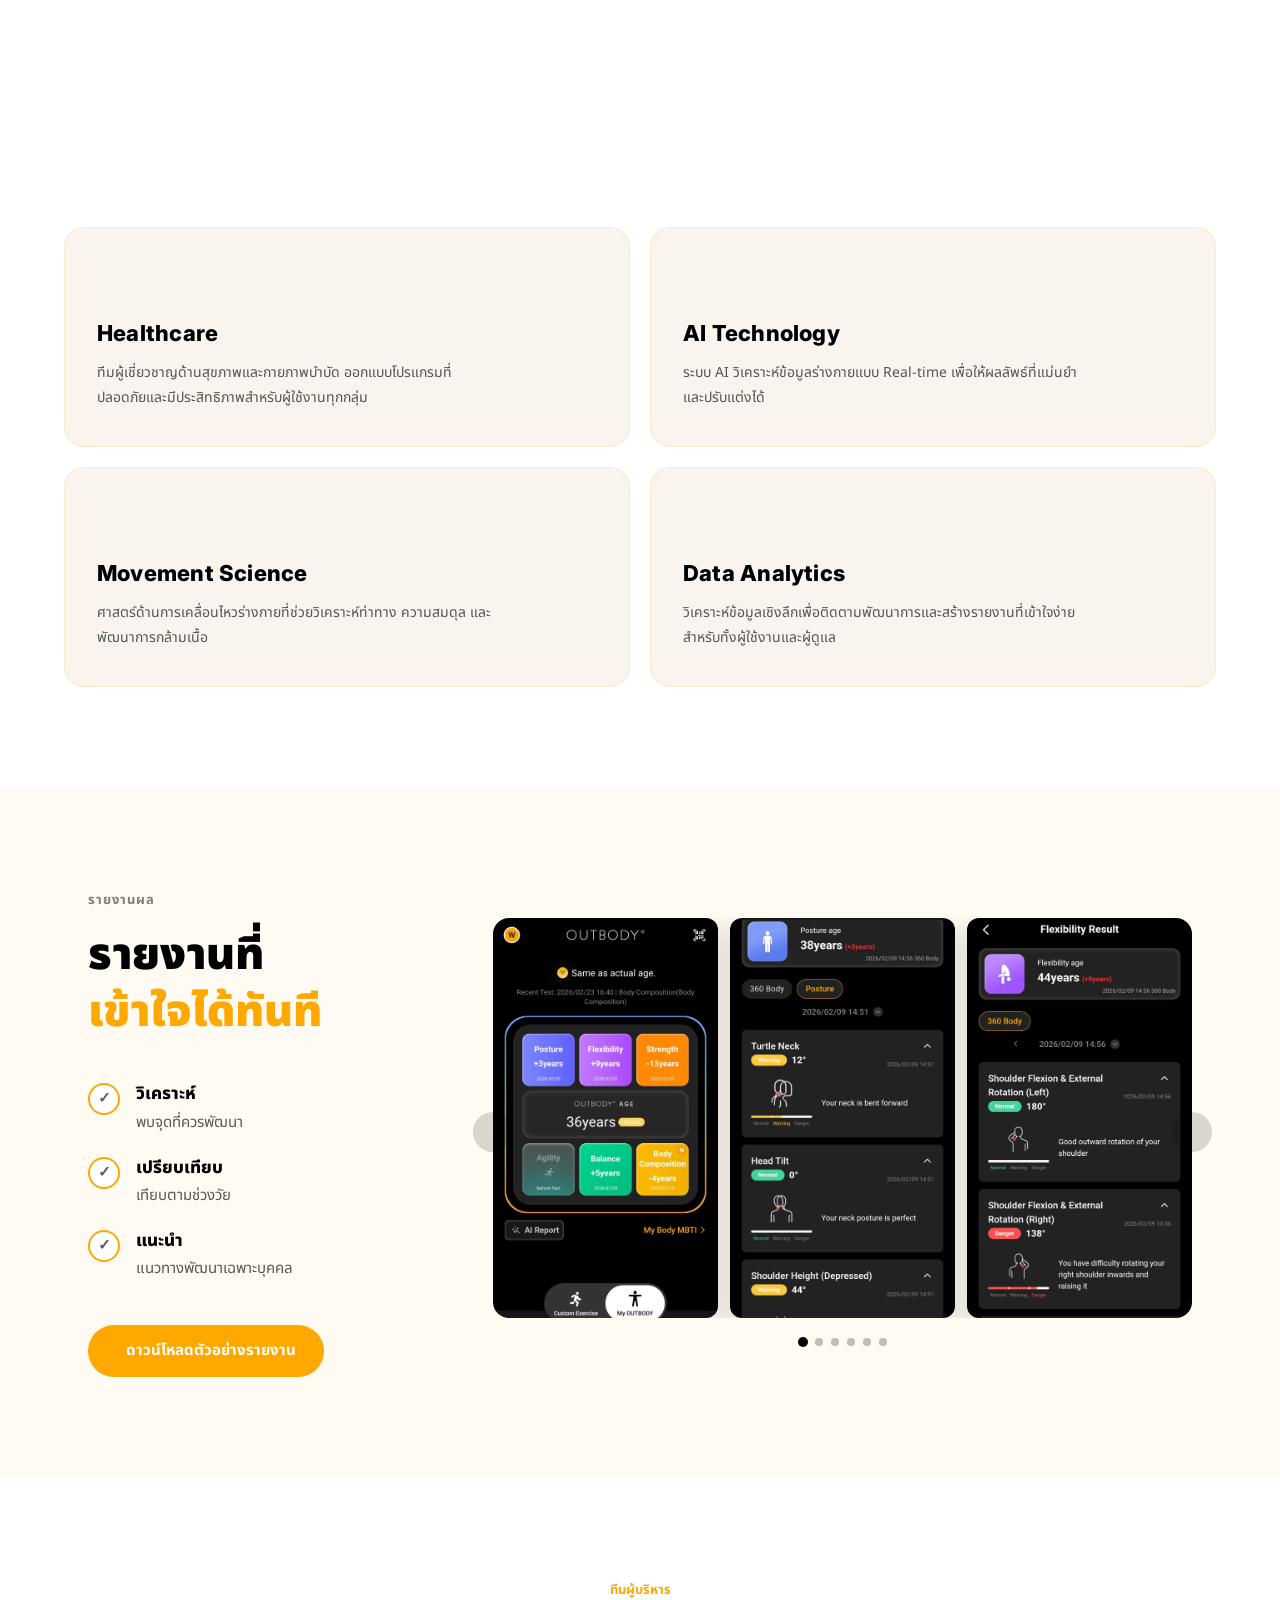
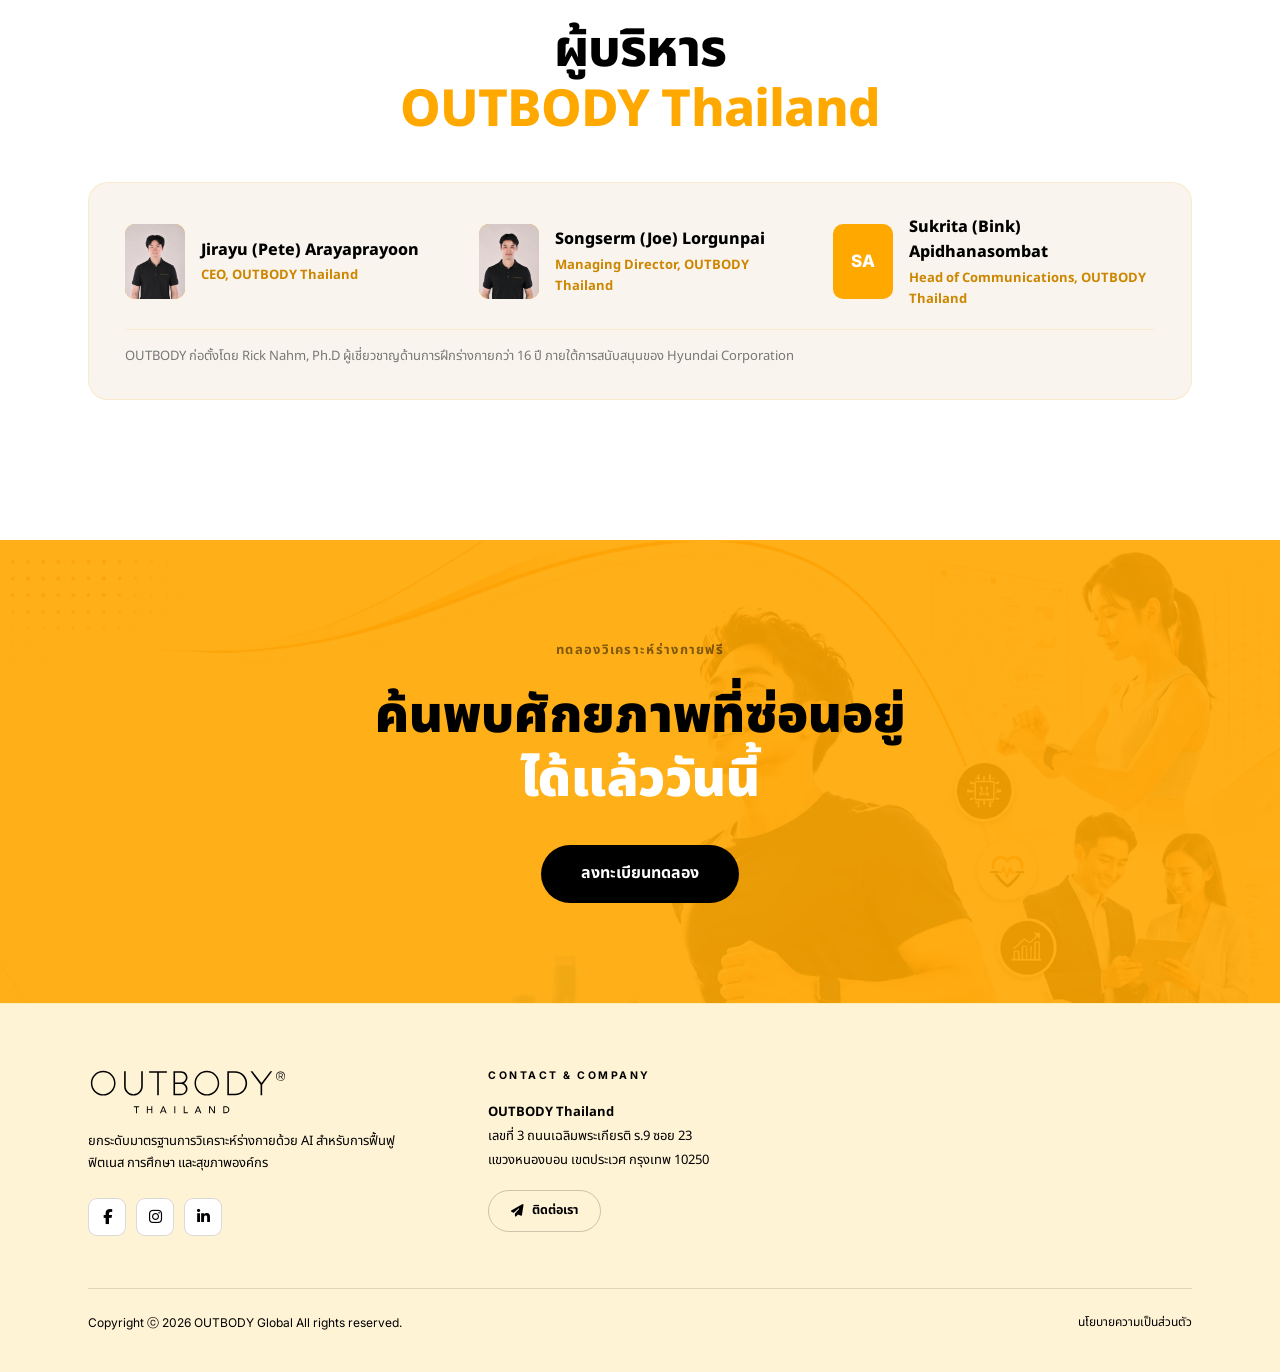
==== commit 367631c2: "Fix mobile analysis cards: tap-to-reveal description, drop icon, fix clipped labels Mobile had no re" ====
--- a/index.html
+++ b/index.html
@@ -598,6 +598,6 @@
 <!-- Lucide Icons -->
 <script src="https://unpkg.com/lucide@latest/dist/umd/lucide.min.js"></script>
 <!-- JS -->
-<script src="assets/js/main.js?v=3"></script>
+<script src="assets/js/main.js?v=4"></script>
 </body>
 </html>
--- a/assets/css/style.css
+++ b/assets/css/style.css
@@ -1227,18 +1227,38 @@
   .analysis2__card:hover {
     flex: none;
   }
-  /* always show pretitle, hide hover content */
-  .analysis2__card-pretitle {
-    font-size: 28px;
-    writing-mode: horizontal-tb;
+  /* mobile has no reliable hover — hide the big pretitle, show icon + label
+     centered by default, and reveal the description on tap (.is-open) */
+  .analysis2__card-pretitle { display: none; }
+  .analysis2__card-overlay { display: none; }
+  .analysis2__card-content {
+    display: flex;
+    align-items: center;
+    justify-content: center;
+    position: static;
+    height: 100%;
+    padding: 16px 14px;
+  }
+  .analysis2__card-body {
+    opacity: 1;
     transform: none;
-    text-shadow: 0 1px 8px rgba(0,0,0,0.2);
+    align-items: center;
+    text-align: center;
+    gap: 6px;
   }
-  .analysis2__card:hover .analysis2__card-pretitle {
-    opacity: 1;
+  .analysis2__card-icon { display: none; }
+  .analysis2__card-label {
+    font-size: 16px;
+    white-space: normal;
   }
-  .analysis2__card-overlay { display: none; }
-  .analysis2__card-content { display: none; }
+  .analysis2__card-desc {
+    font-size: 12px;
+    line-height: 1.5;
+    display: none;
+  }
+  .analysis2__card.is-open .analysis2__card-desc {
+    display: block;
+  }
 }
 
 [data-theme="light-amber"] .analysis2 { background: #111111; }
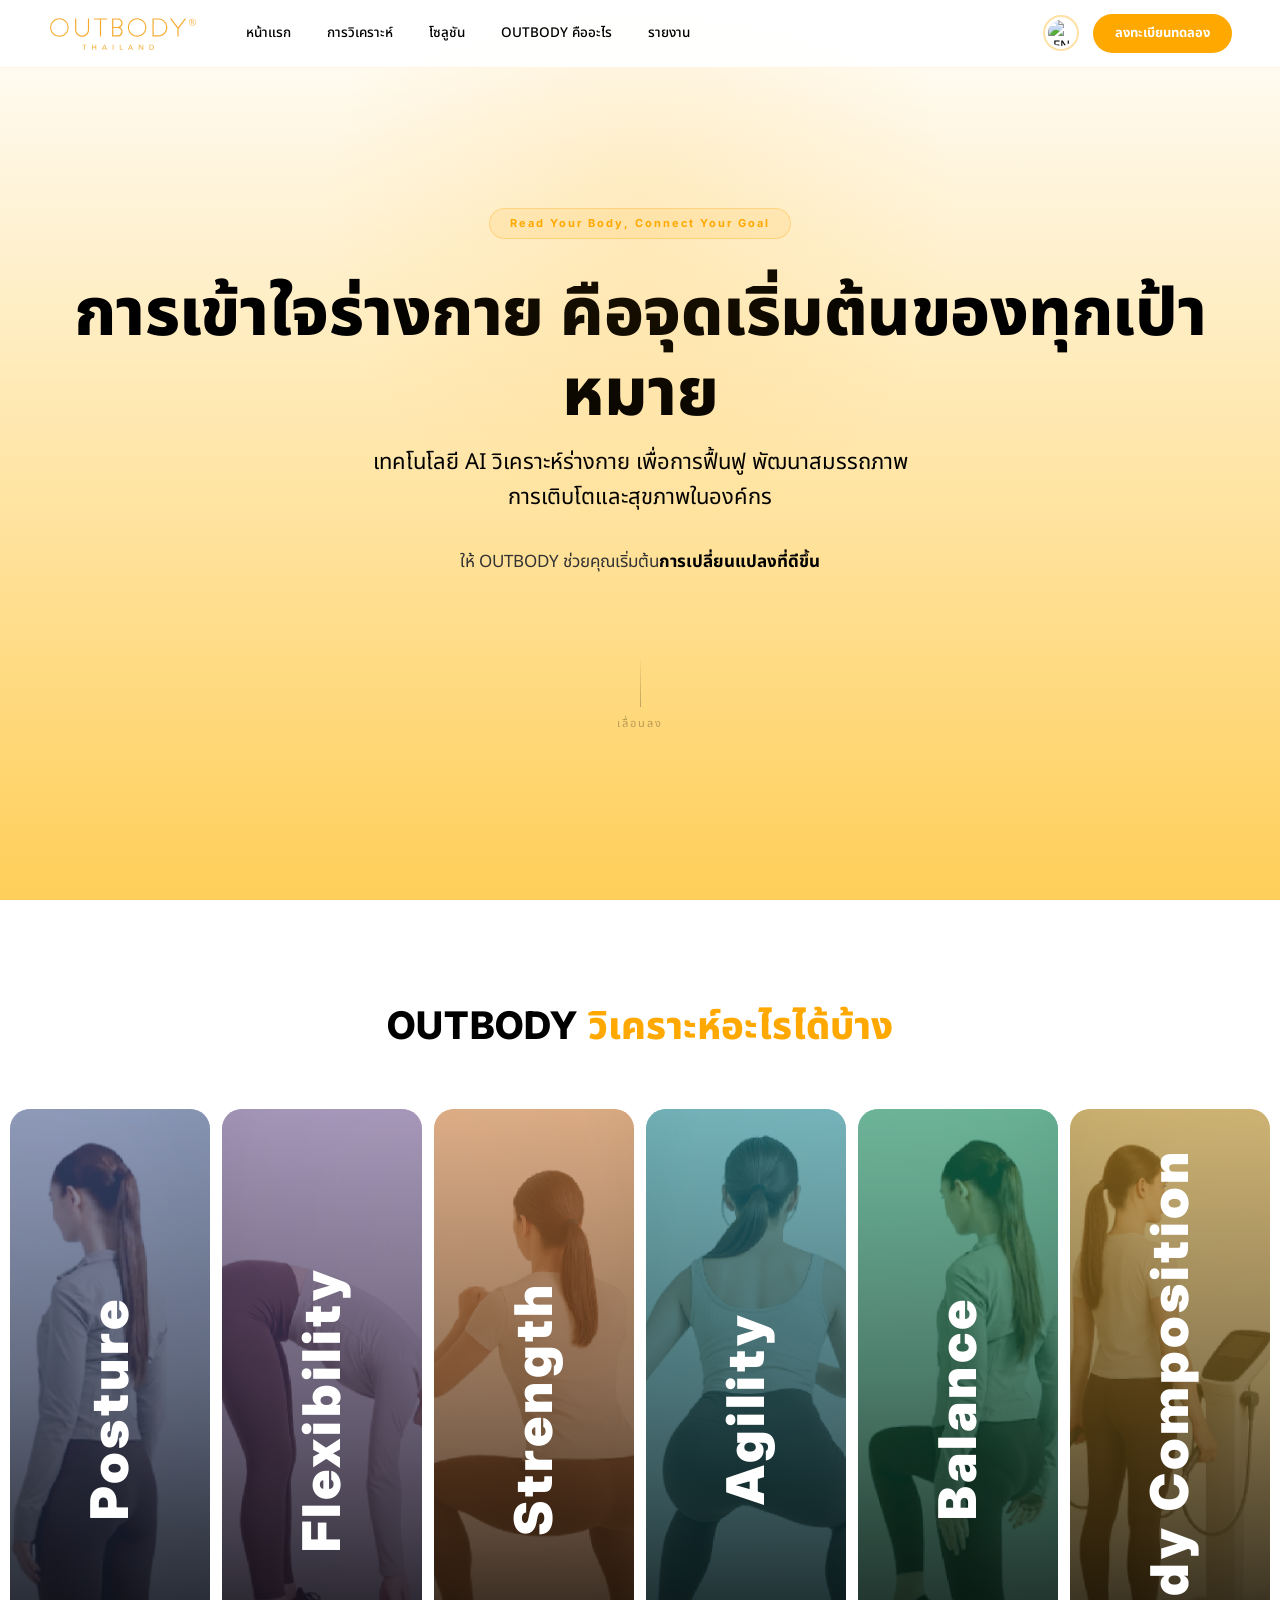
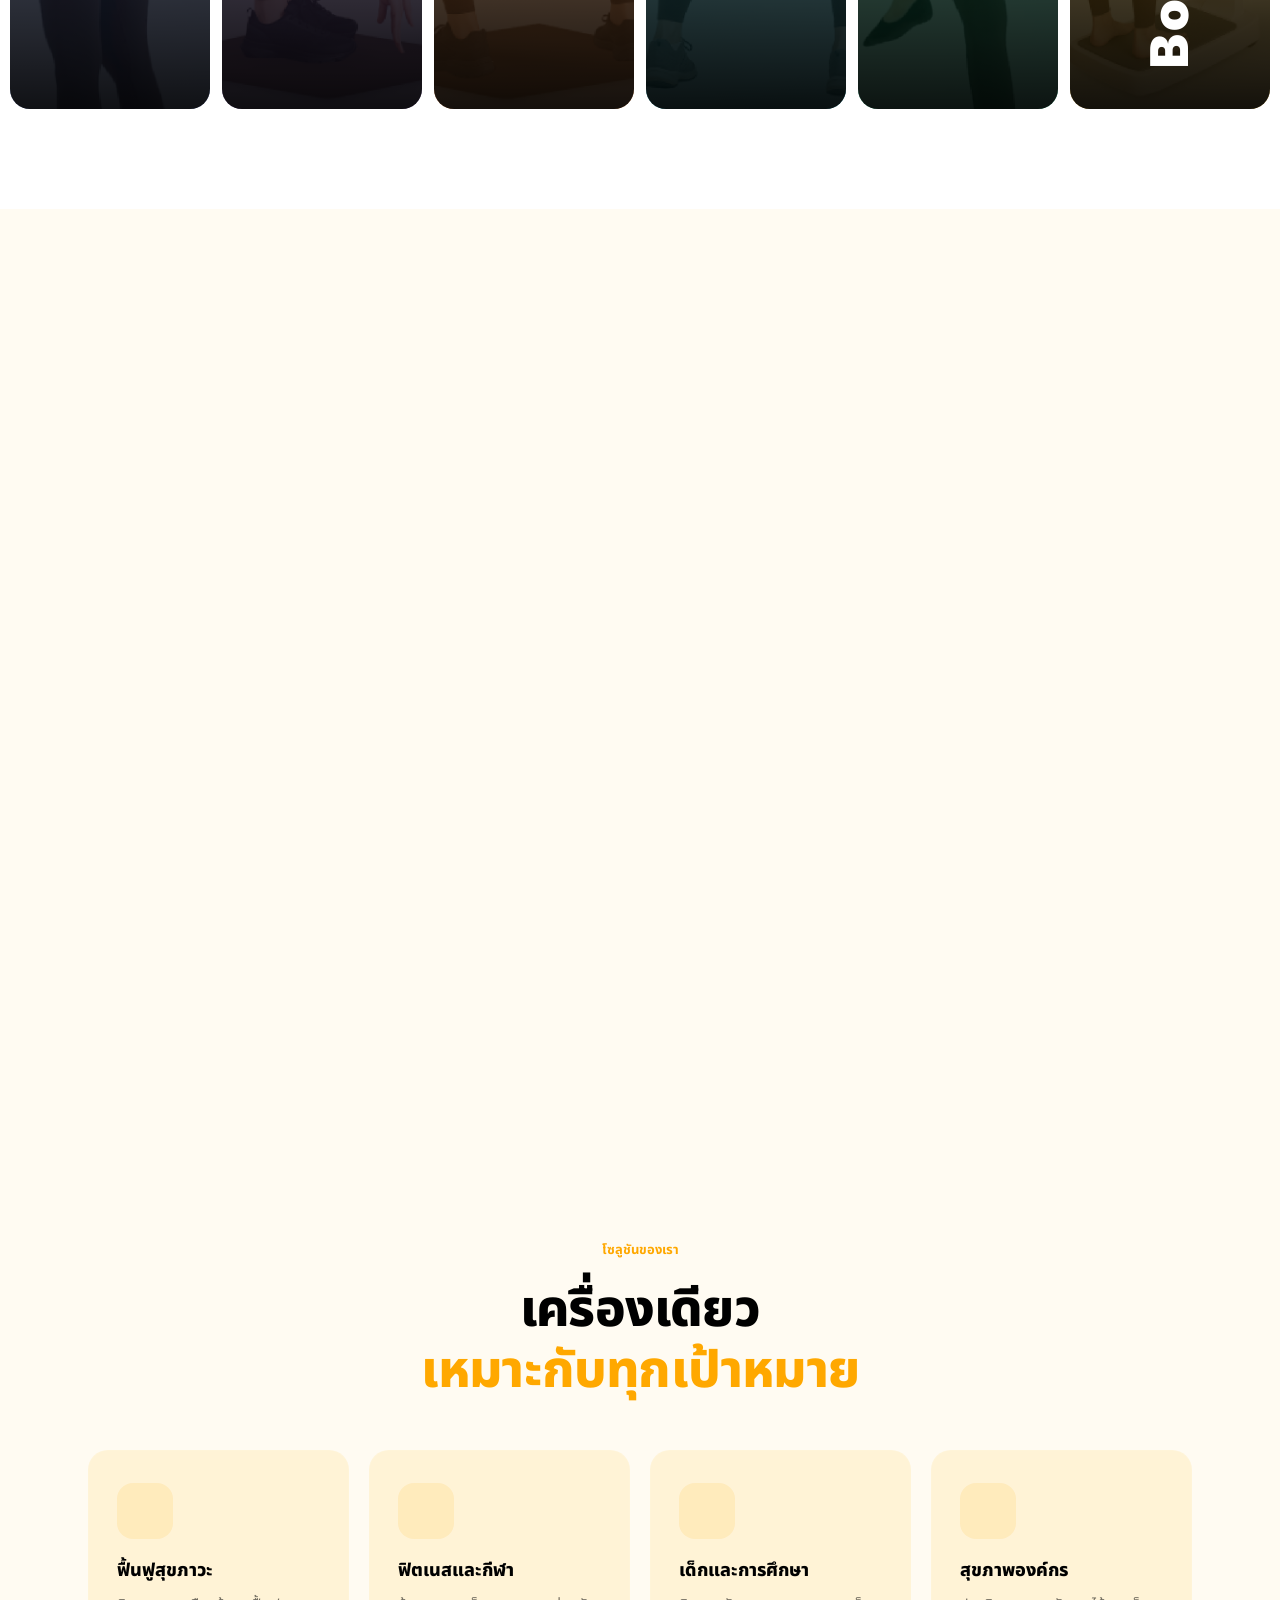
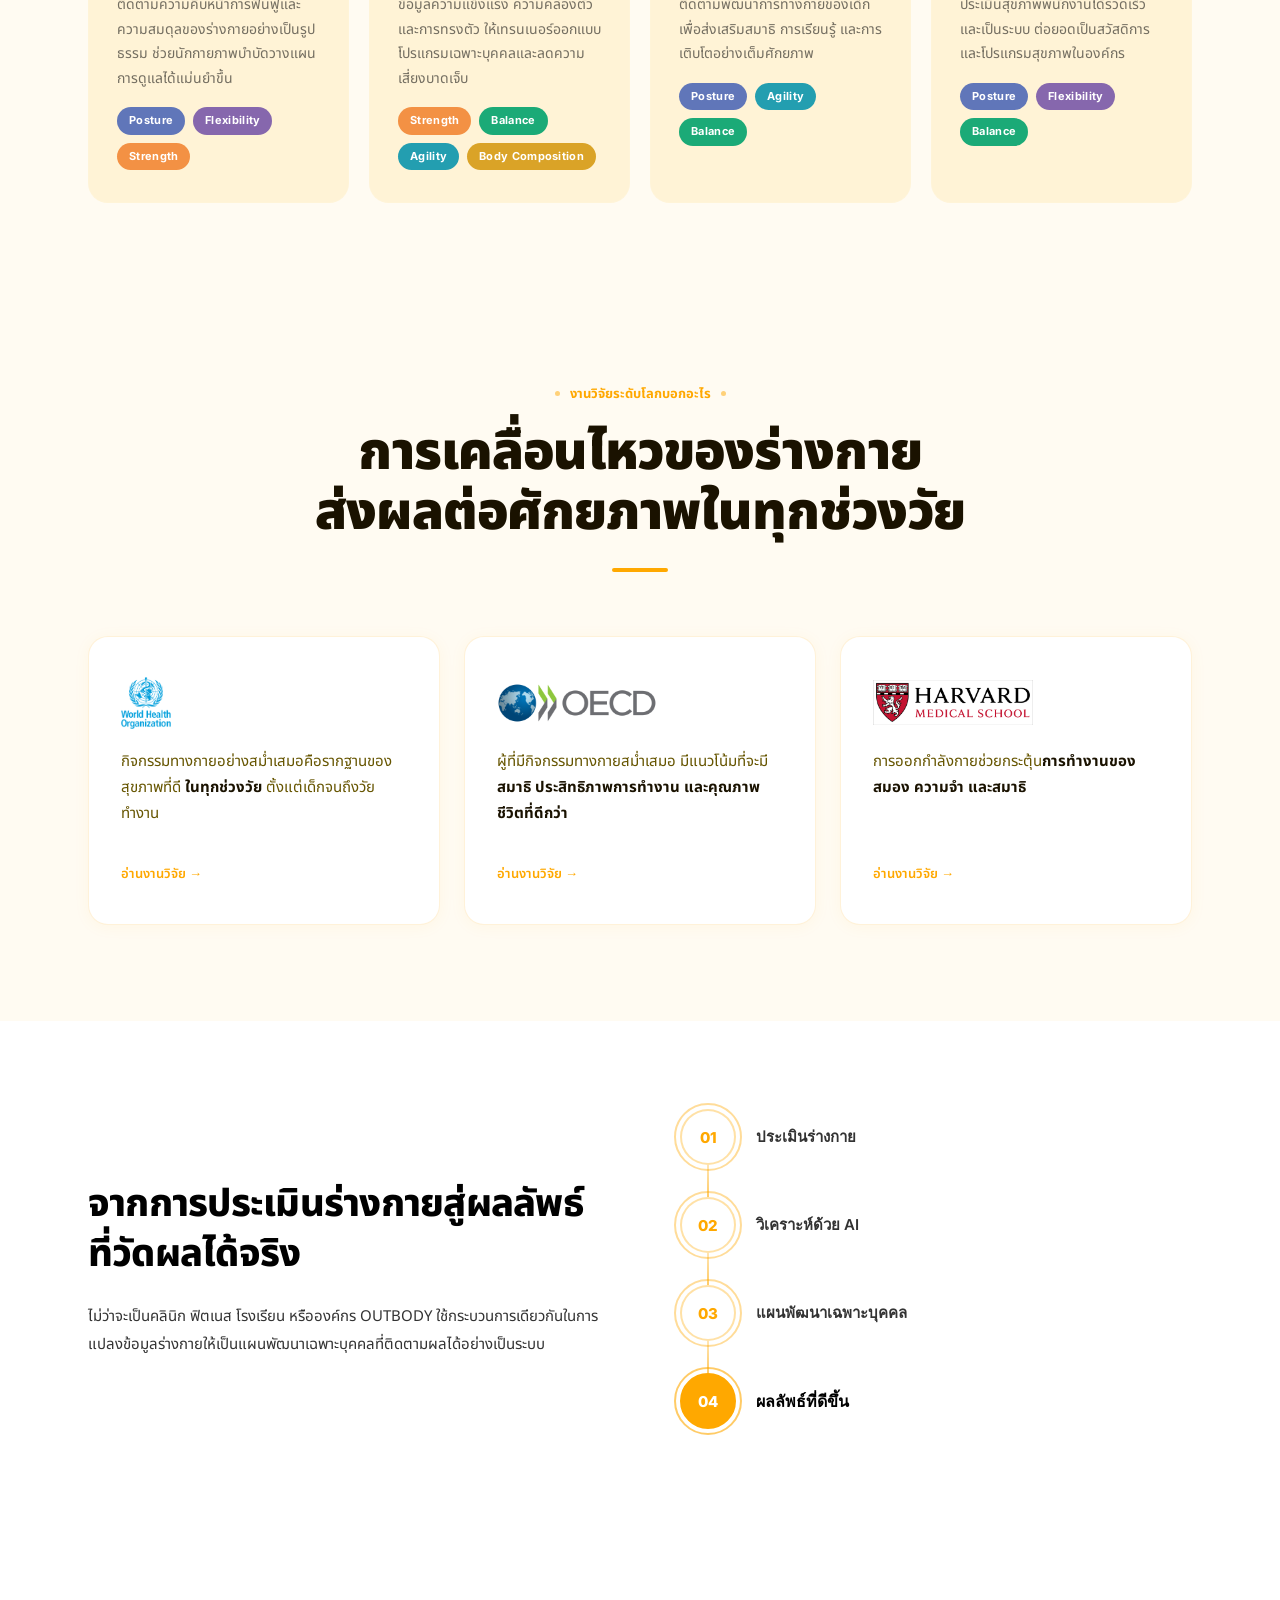
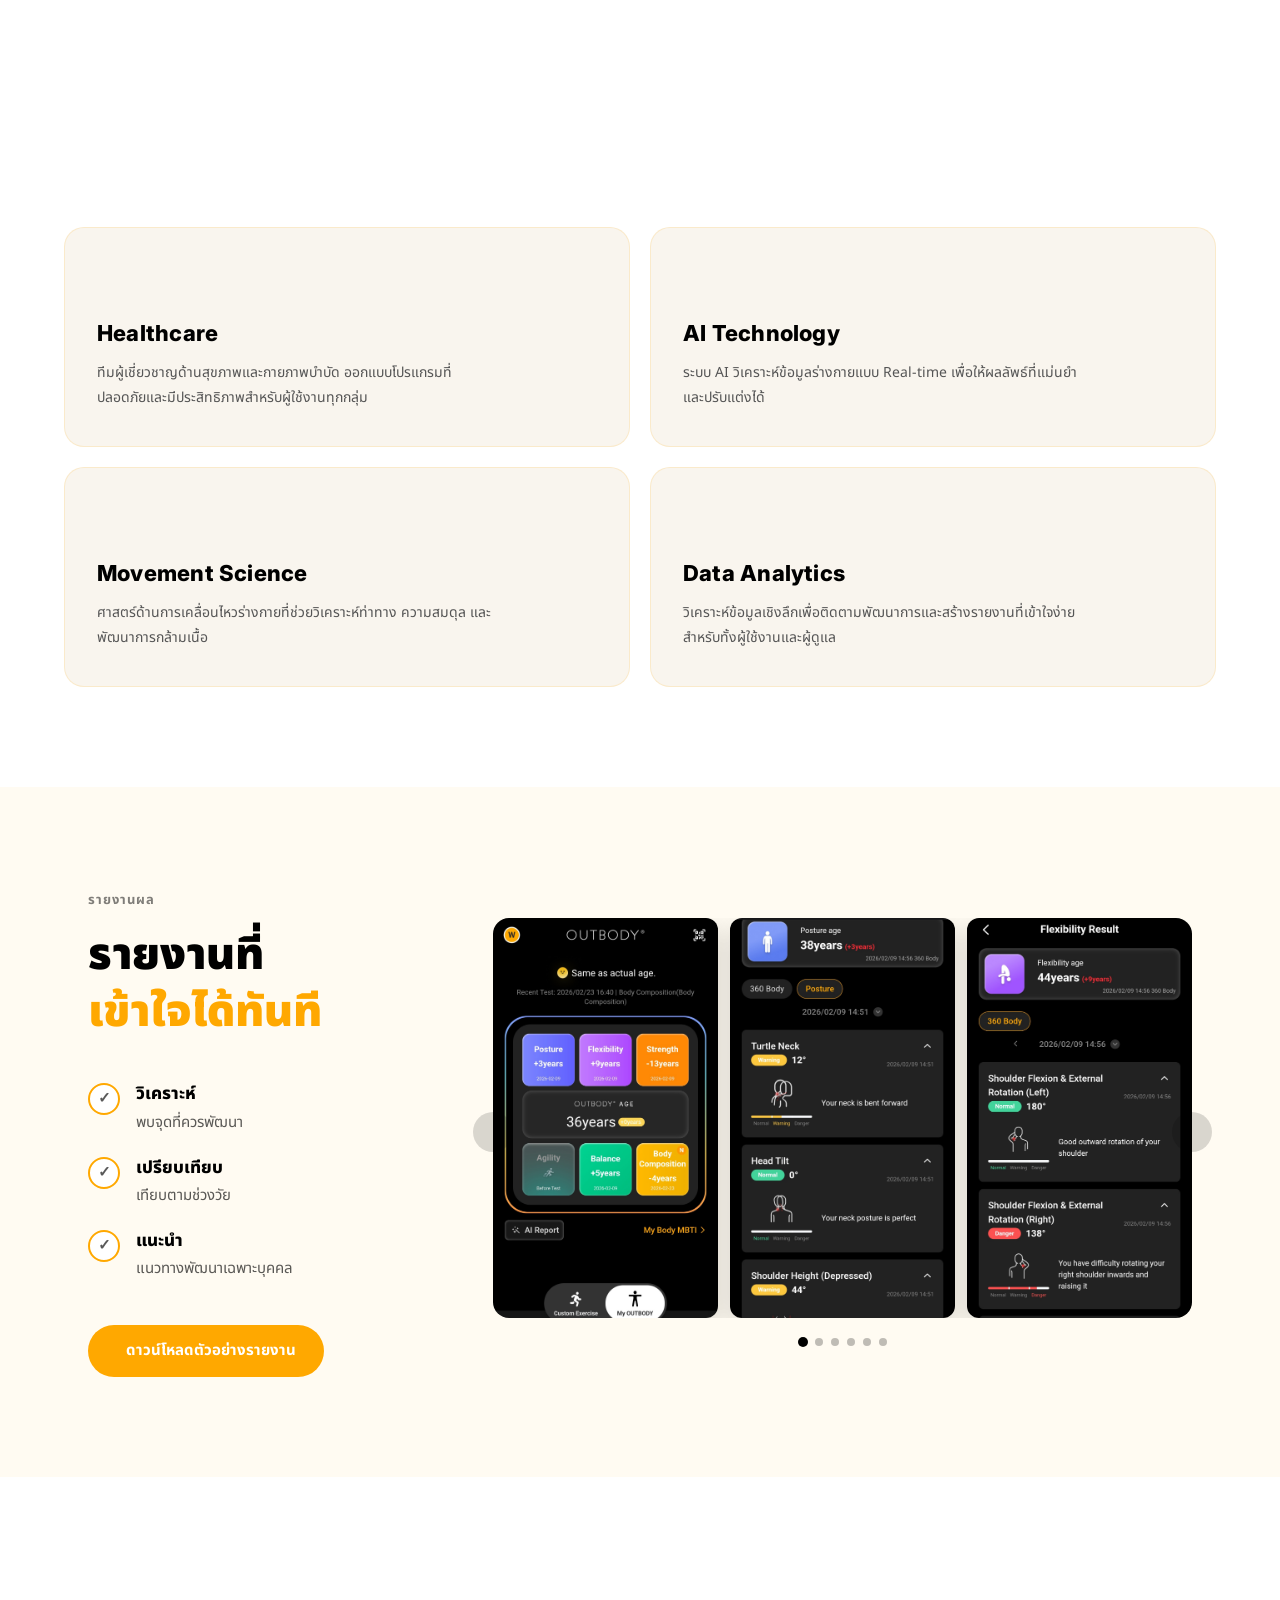
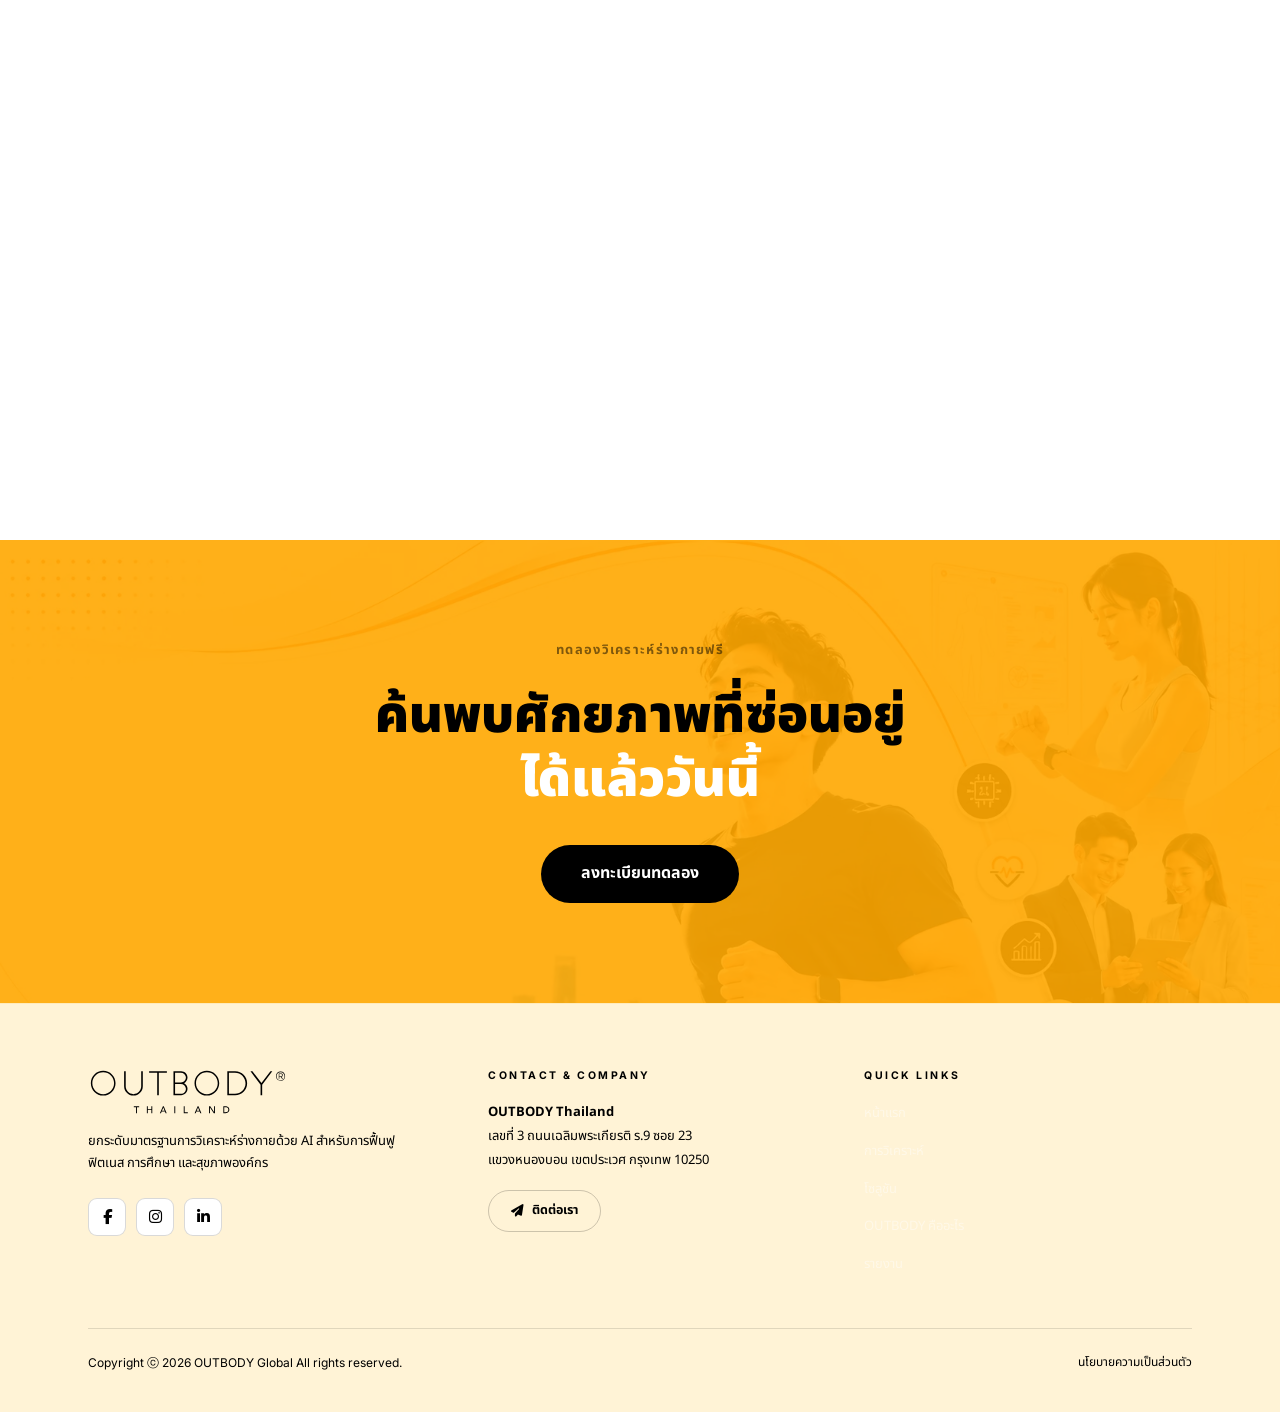
==== commit f3fe2300: "Add Bink's leadership photo, fill empty footer column with Quick Links Third leadership headshot cro" ====
--- a/index.html
+++ b/index.html
@@ -462,7 +462,7 @@
           </div>
         </div>
         <div class="founder-spotlight__leader">
-          <div class="founder-spotlight__avatar">SA</div>
+          <img class="founder-spotlight__avatar" src="assets/images/leadership/comms-bink.jpg" alt="Sukrita (Bink) Apidhanasombat" />
           <div>
             <div class="founder-spotlight__name">Sukrita (Bink) Apidhanasombat</div>
             <div class="founder-spotlight__title" data-i18n="leaders.comms_title">Head of Communications, OUTBODY Thailand</div>
@@ -518,6 +518,16 @@
             <i class="fa-solid fa-paper-plane"></i> <span data-i18n="btn.contact">ติดต่อเรา</span>
           </a>
         </div>
+        <div>
+          <div class="footer__info-heading">QUICK LINKS</div>
+          <ul class="footer__info-links">
+            <li><a href="#home"      data-i18n="nav.home">หน้าแรก</a></li>
+            <li><a href="#analysis"  data-i18n="nav.analysis">การวิเคราะห์</a></li>
+            <li><a href="#solutions" data-i18n="nav.solutions">โซลูชัน</a></li>
+            <li><a href="#research"  data-i18n="nav.why">OUTBODY คืออะไร</a></li>
+            <li><a href="#report"    data-i18n="nav.report">รายงาน</a></li>
+          </ul>
+        </div>
       </div>
     </div>
 
--- a/assets/css/style.css
+++ b/assets/css/style.css
@@ -2565,6 +2565,18 @@
 }
 .footer__info-body strong { color: rgba(255,255,255,0.6); }
 
+.footer__info-links {
+  display: flex;
+  flex-direction: column;
+  gap: 12px;
+}
+.footer__info-links a {
+  font-size: 13px;
+  color: rgba(255,255,255,0.44);
+  transition: color var(--transition);
+}
+.footer__info-links a:hover { color: var(--clr-accent); }
+
 /* ============================================================
    LEGAL PAGE — privacy policy, terms, etc.
    ============================================================ */
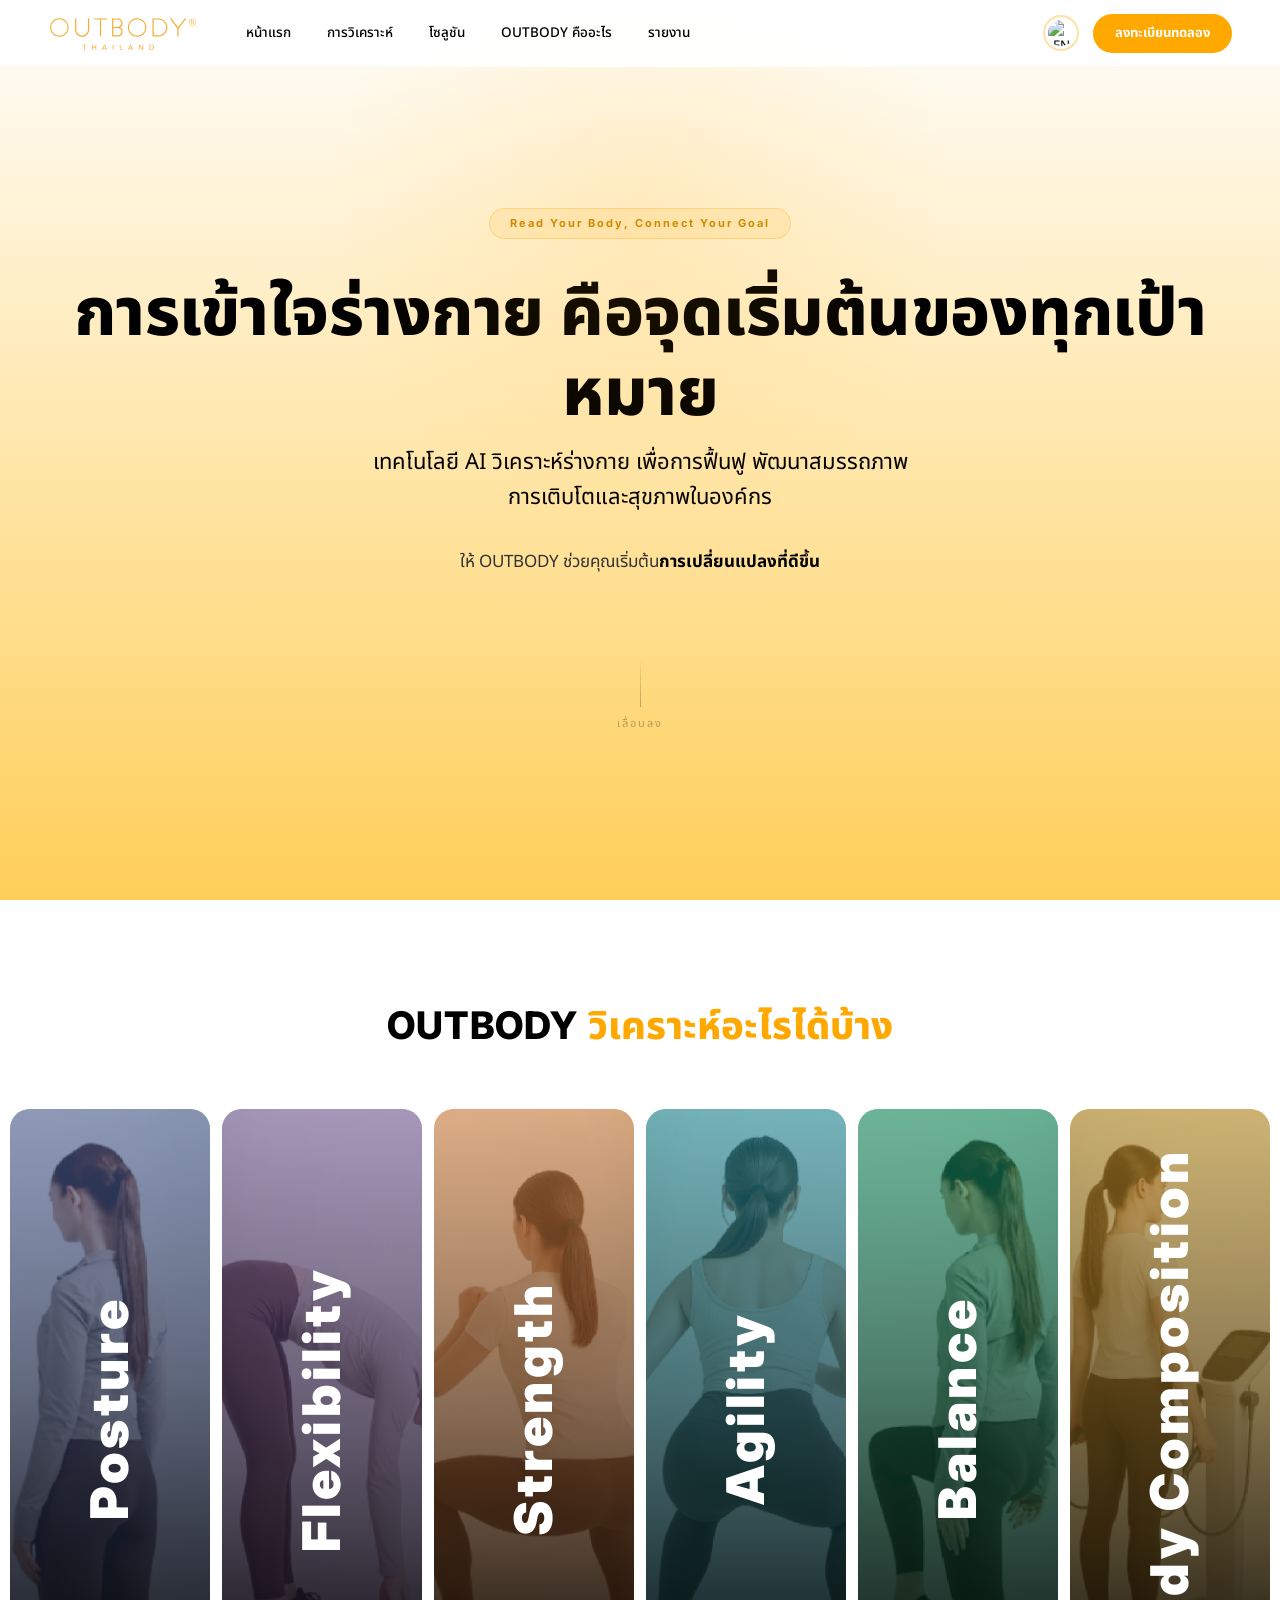
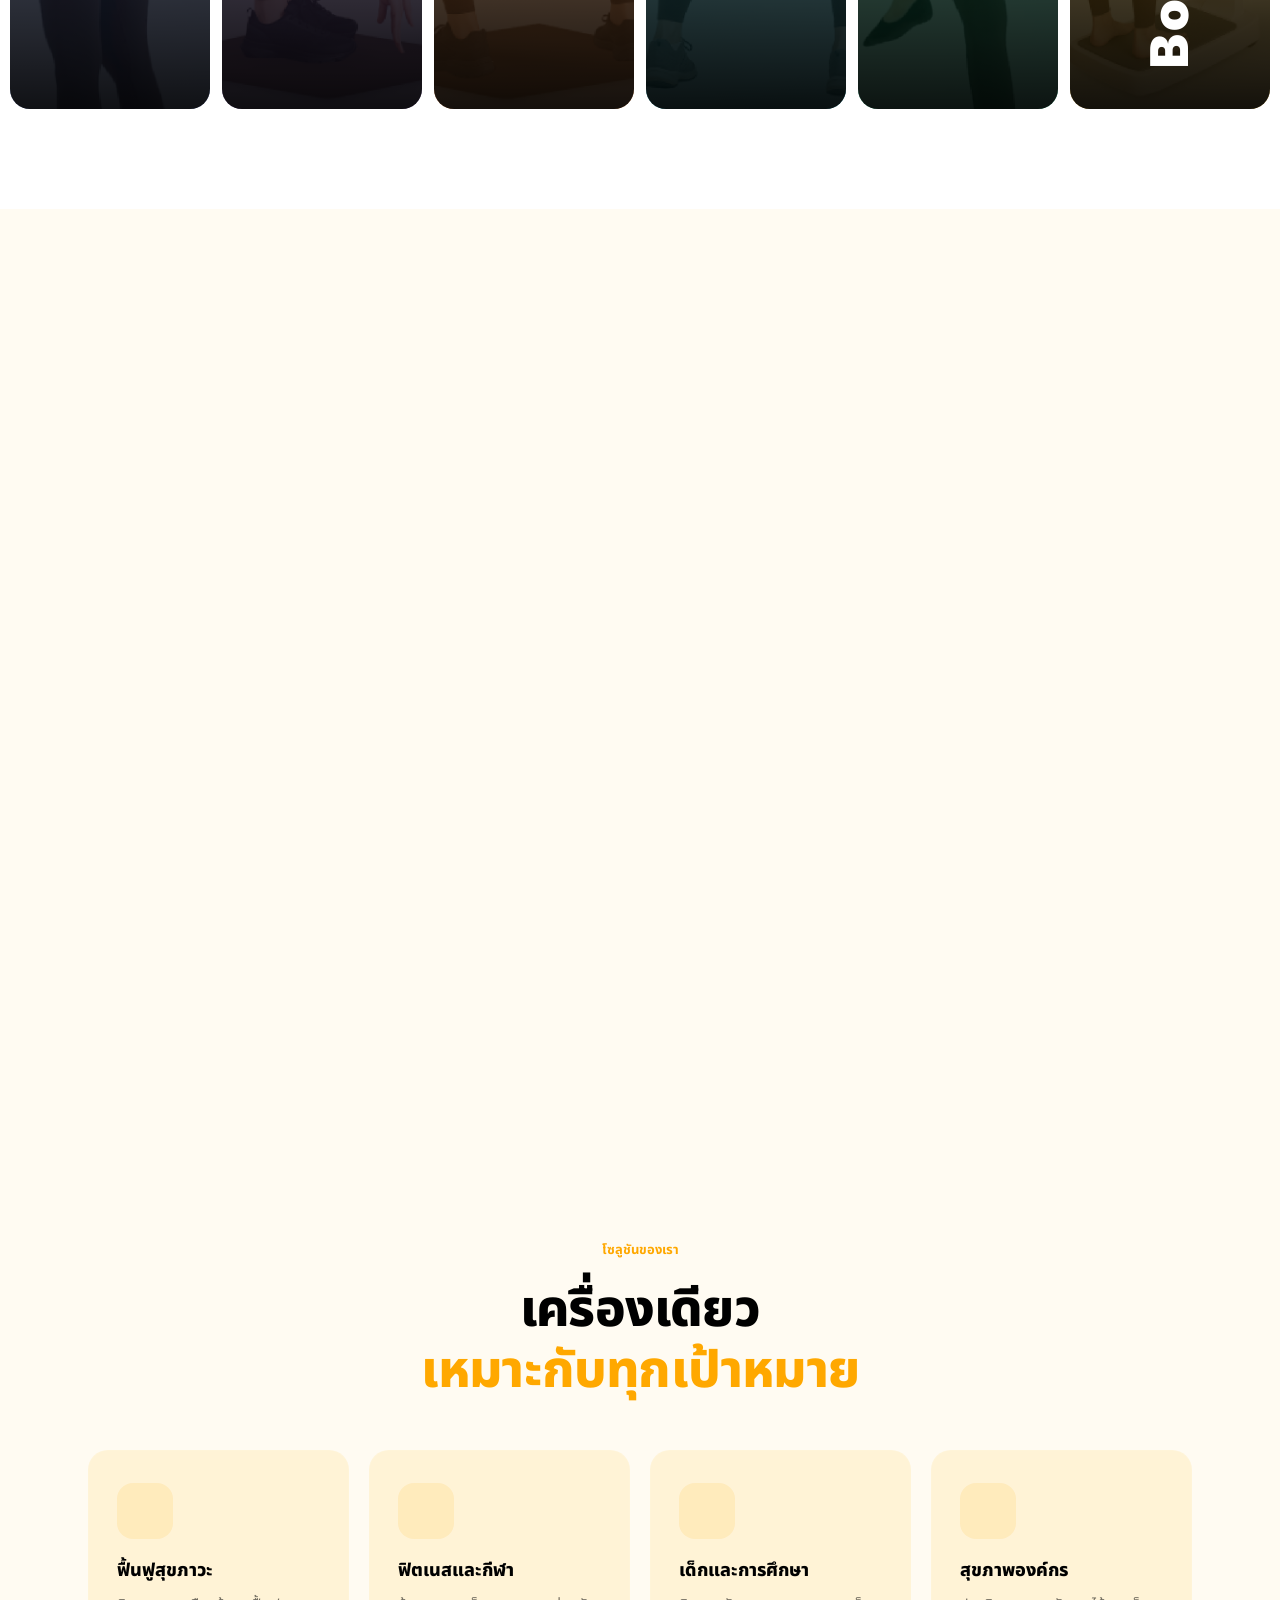
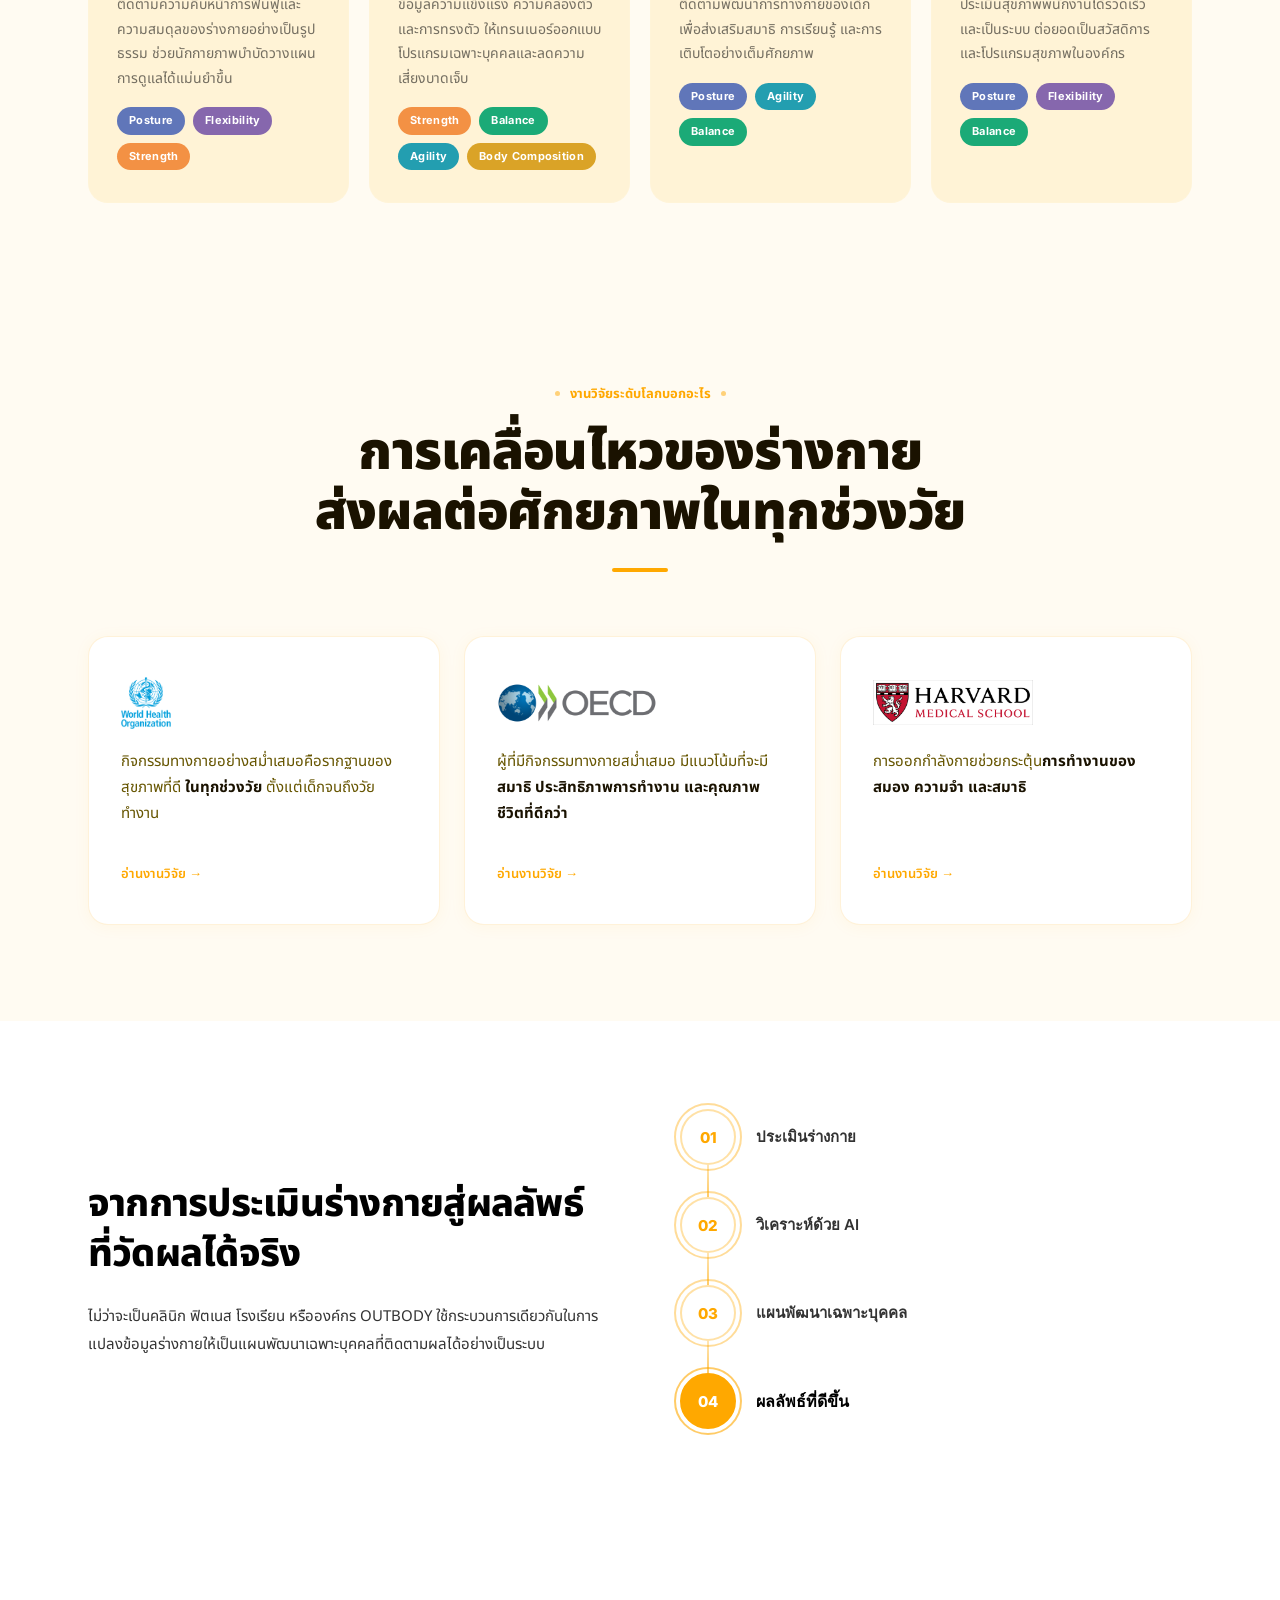
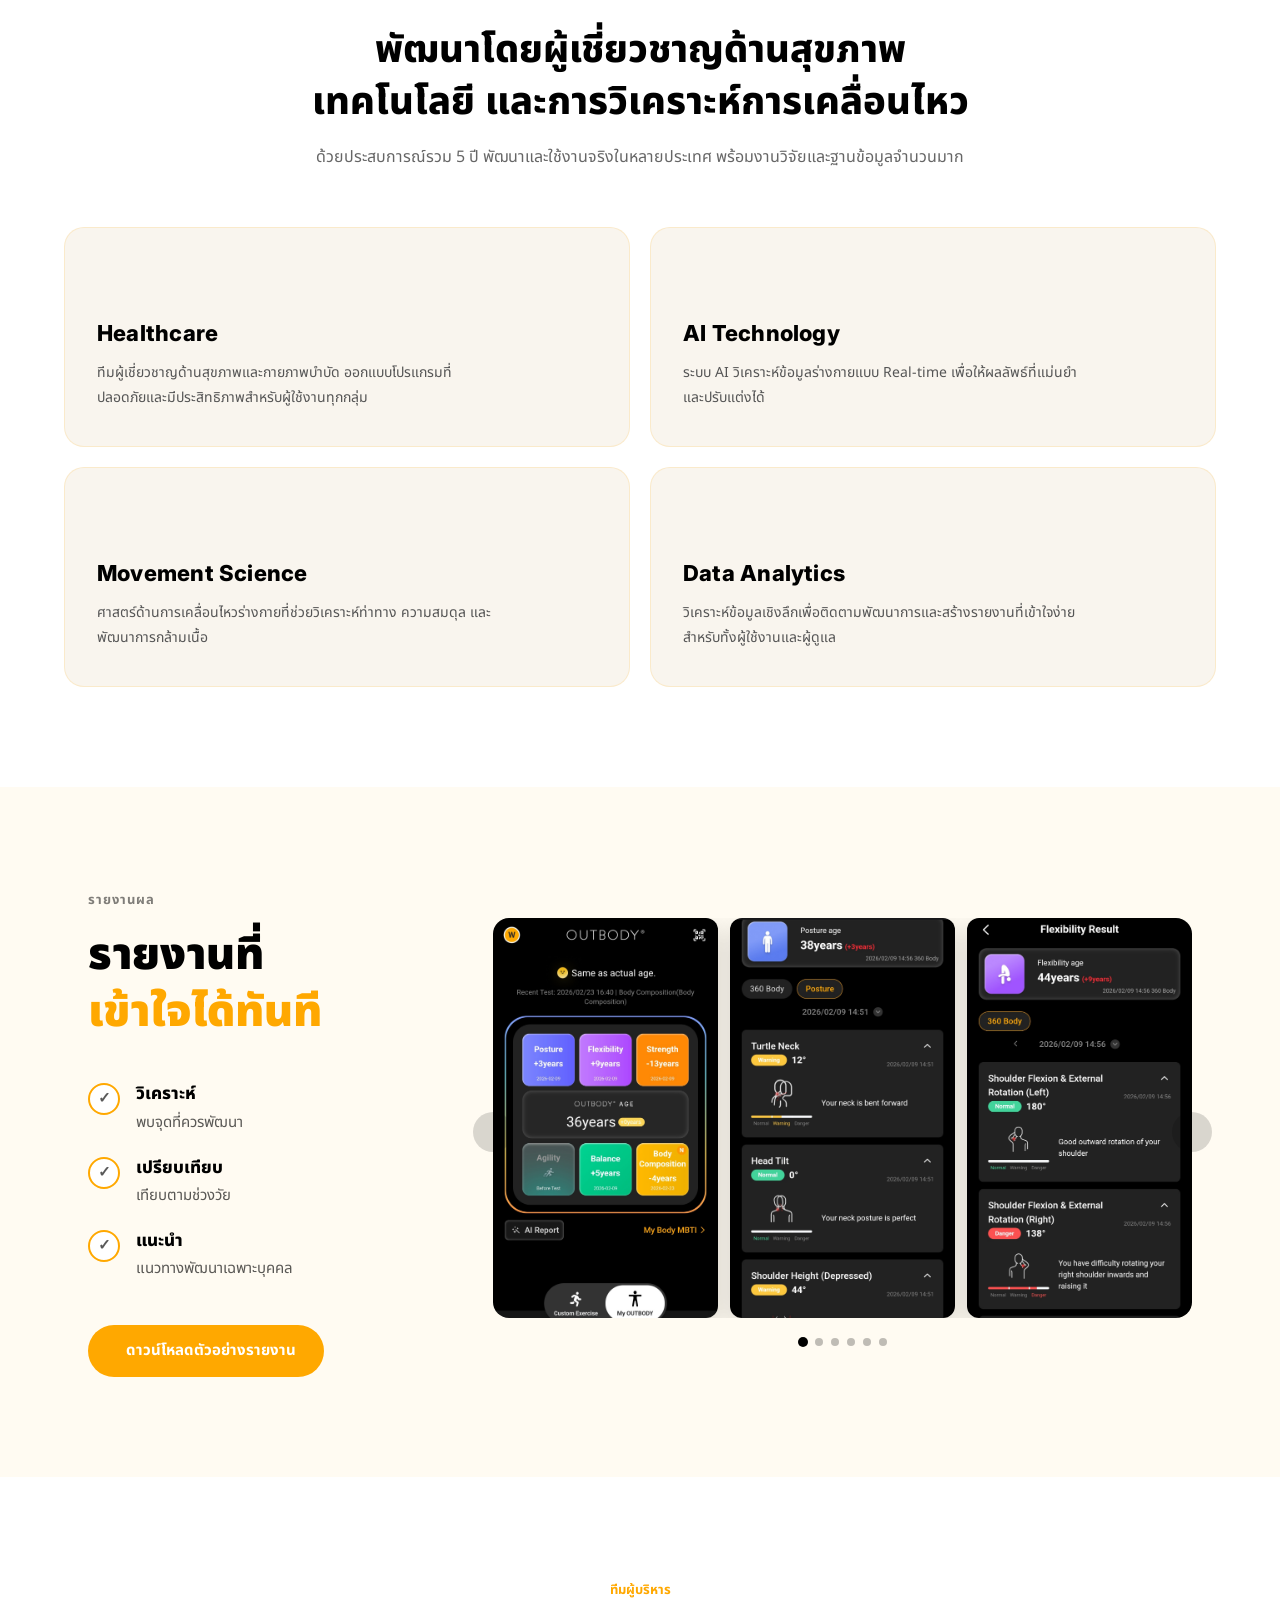
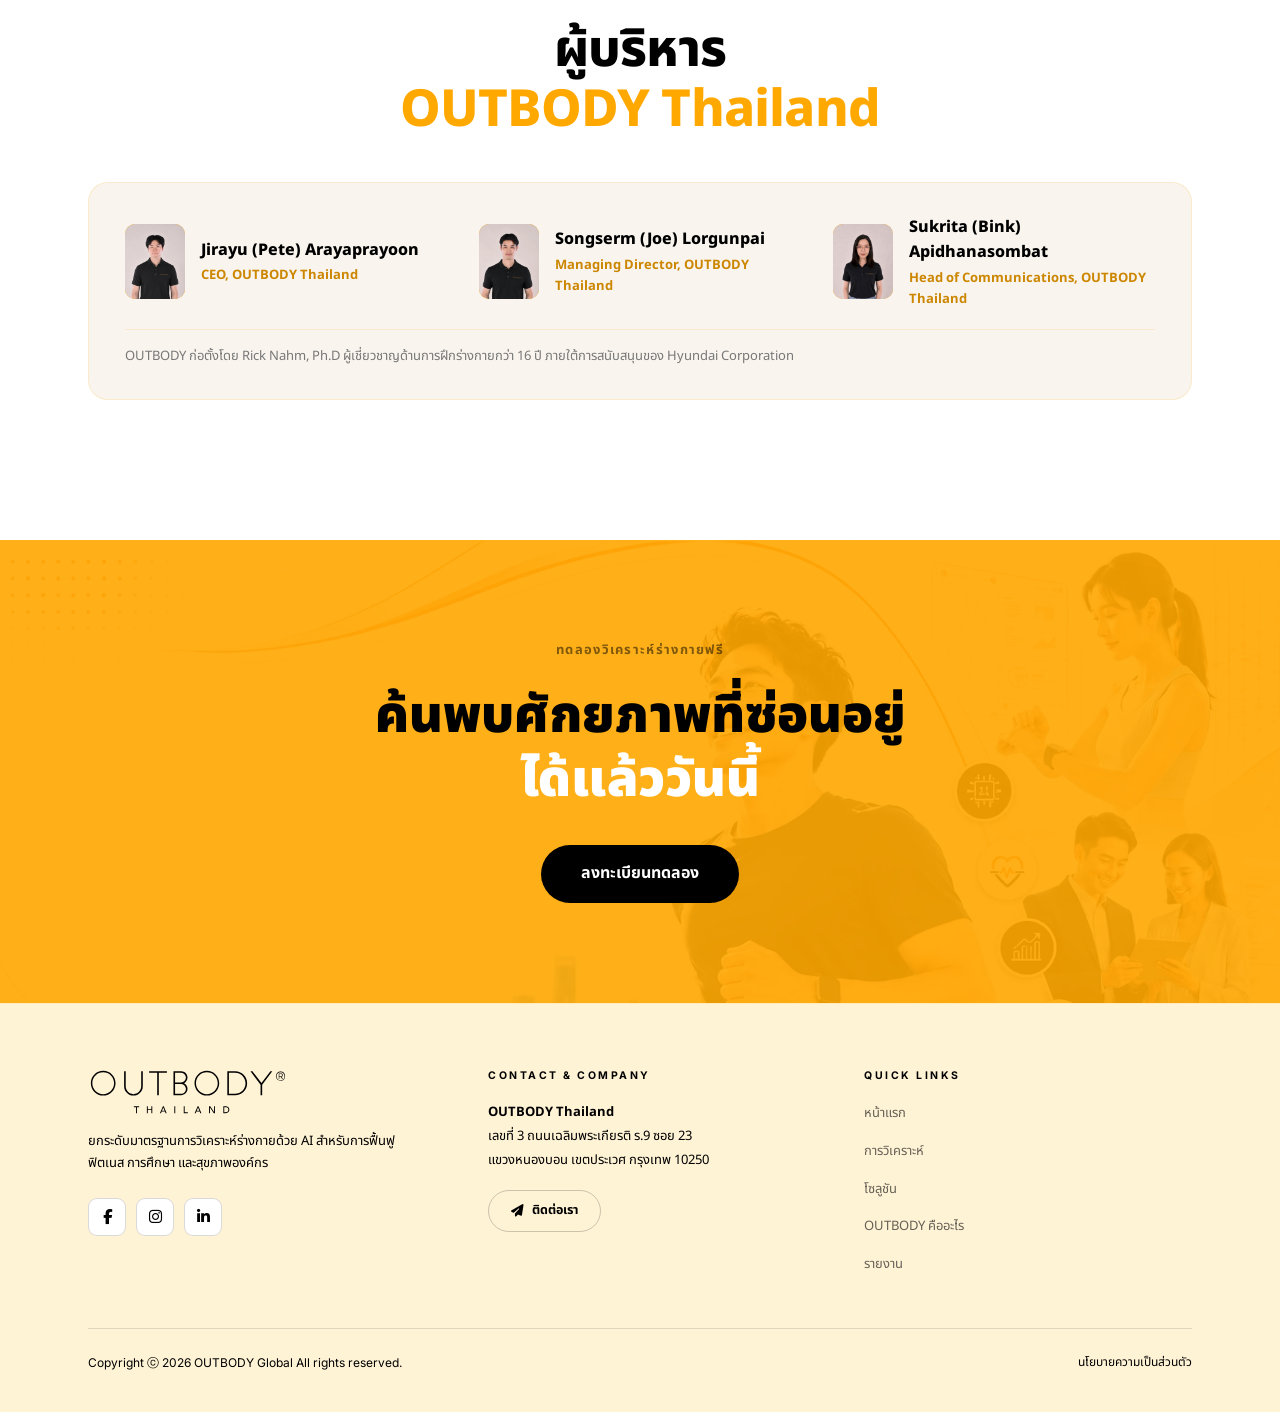
==== commit 1a780186: "Bump style.css cache-busting version Two hero badge color changes landed under the same ?v=3 URL, so" ====
--- a/index.html
+++ b/index.html
@@ -16,7 +16,7 @@
   <!-- Font Awesome -->
   <link rel="stylesheet" href="https://cdnjs.cloudflare.com/ajax/libs/font-awesome/6.5.0/css/all.min.css" />
   <!-- Stylesheet -->
-  <link rel="stylesheet" href="assets/css/style.css?v=3" />
+  <link rel="stylesheet" href="assets/css/style.css?v=5" />
 </head>
 <body>
 
--- a/assets/css/style.css
+++ b/assets/css/style.css
@@ -384,7 +384,7 @@
   font-family: var(--font-en);
   font-size: 11px;
   font-weight: 700;
-  color: var(--clr-accent);
+  color: var(--clr-accent2);
   letter-spacing: 2px;
   margin-bottom: 36px;
 }
@@ -3013,6 +3013,8 @@
 [data-theme="light-amber"] .footer__info-heading  { color: #000000; }
 [data-theme="light-amber"] .footer__info-body     { color: #000000; }
 [data-theme="light-amber"] .footer__info-body strong { color: #000000; }
+[data-theme="light-amber"] .footer__info-links a  { color: rgba(0,0,0,0.6); }
+[data-theme="light-amber"] .footer__info-links a:hover { color: var(--clr-accent); }
 [data-theme="light-amber"] .footer__contact-btn   { border-color: rgba(0,0,0,0.2); color: #000000; }
 [data-theme="light-amber"] .footer__contact-btn:hover { background: var(--clr-accent); border-color: var(--clr-accent); color: #ffffff; }
 [data-theme="light-amber"] .footer__bottom        { border-top-color: rgba(0,0,0,0.12); }
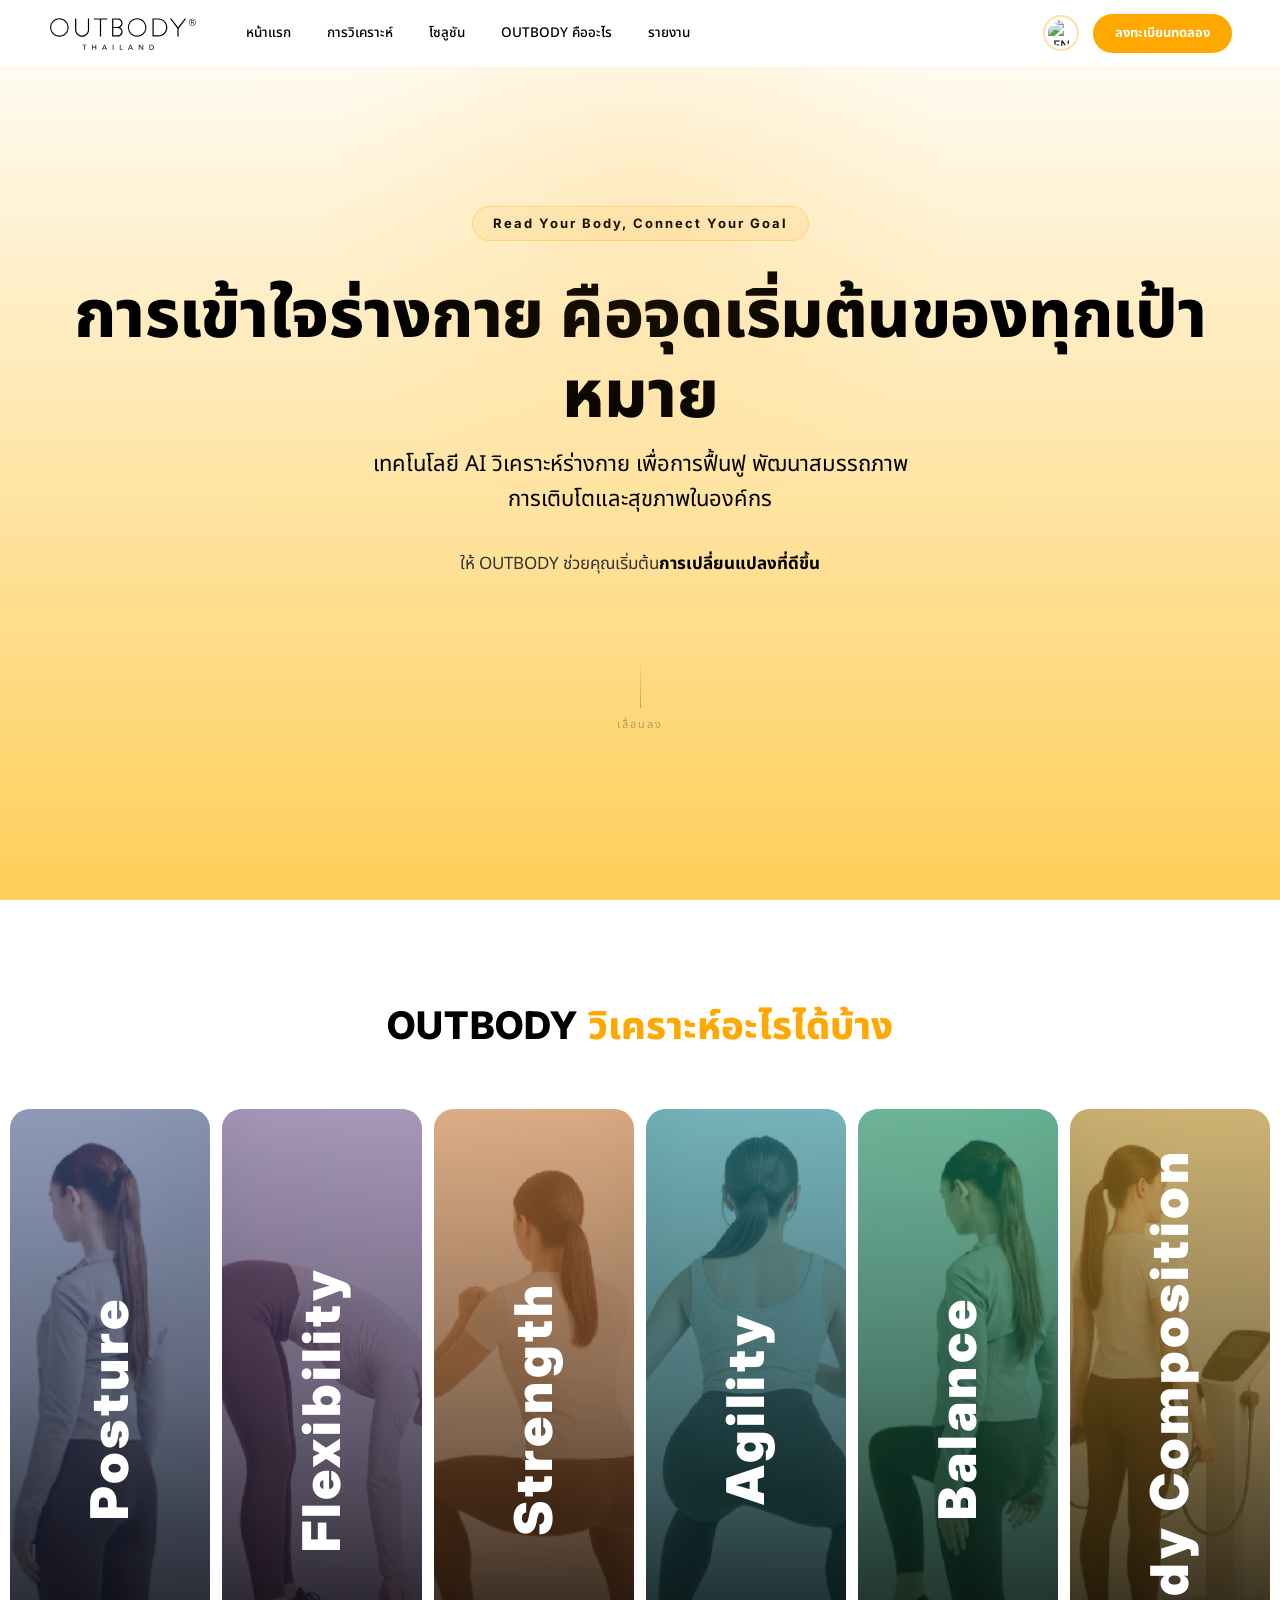
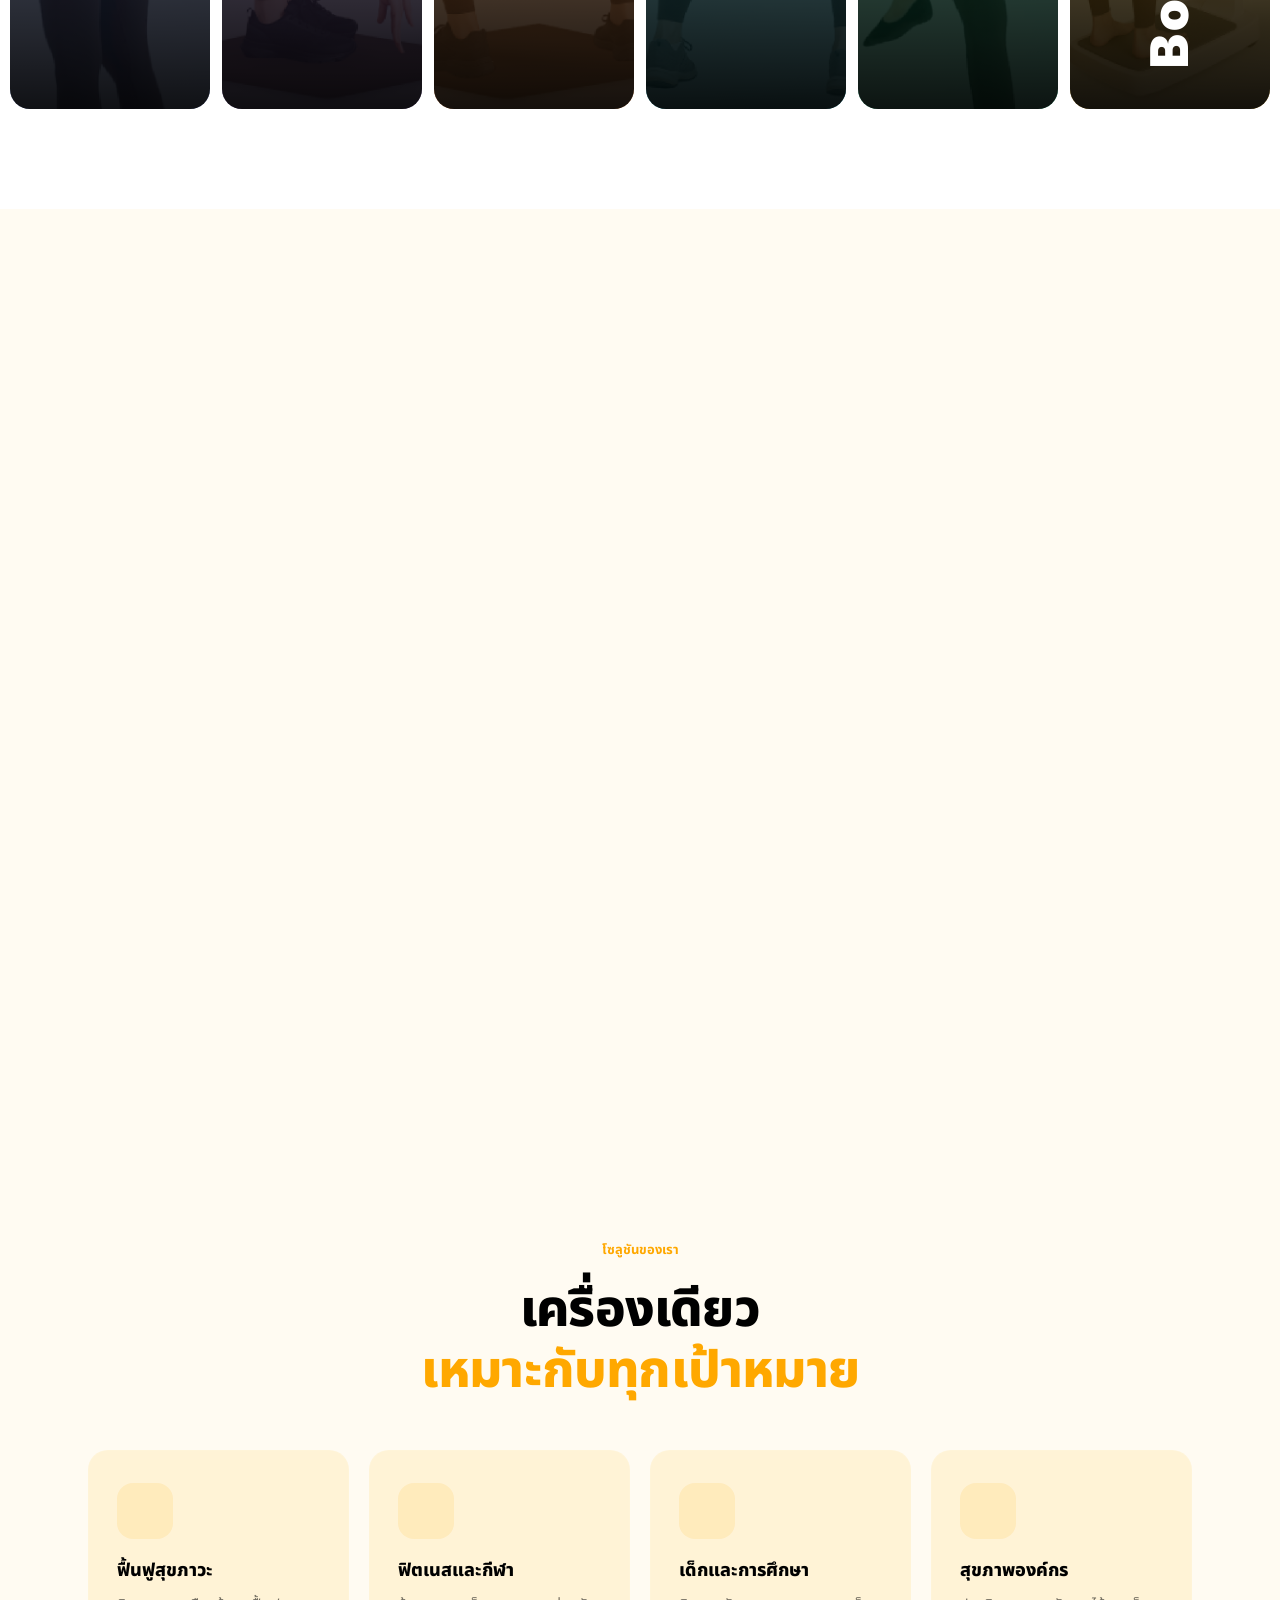
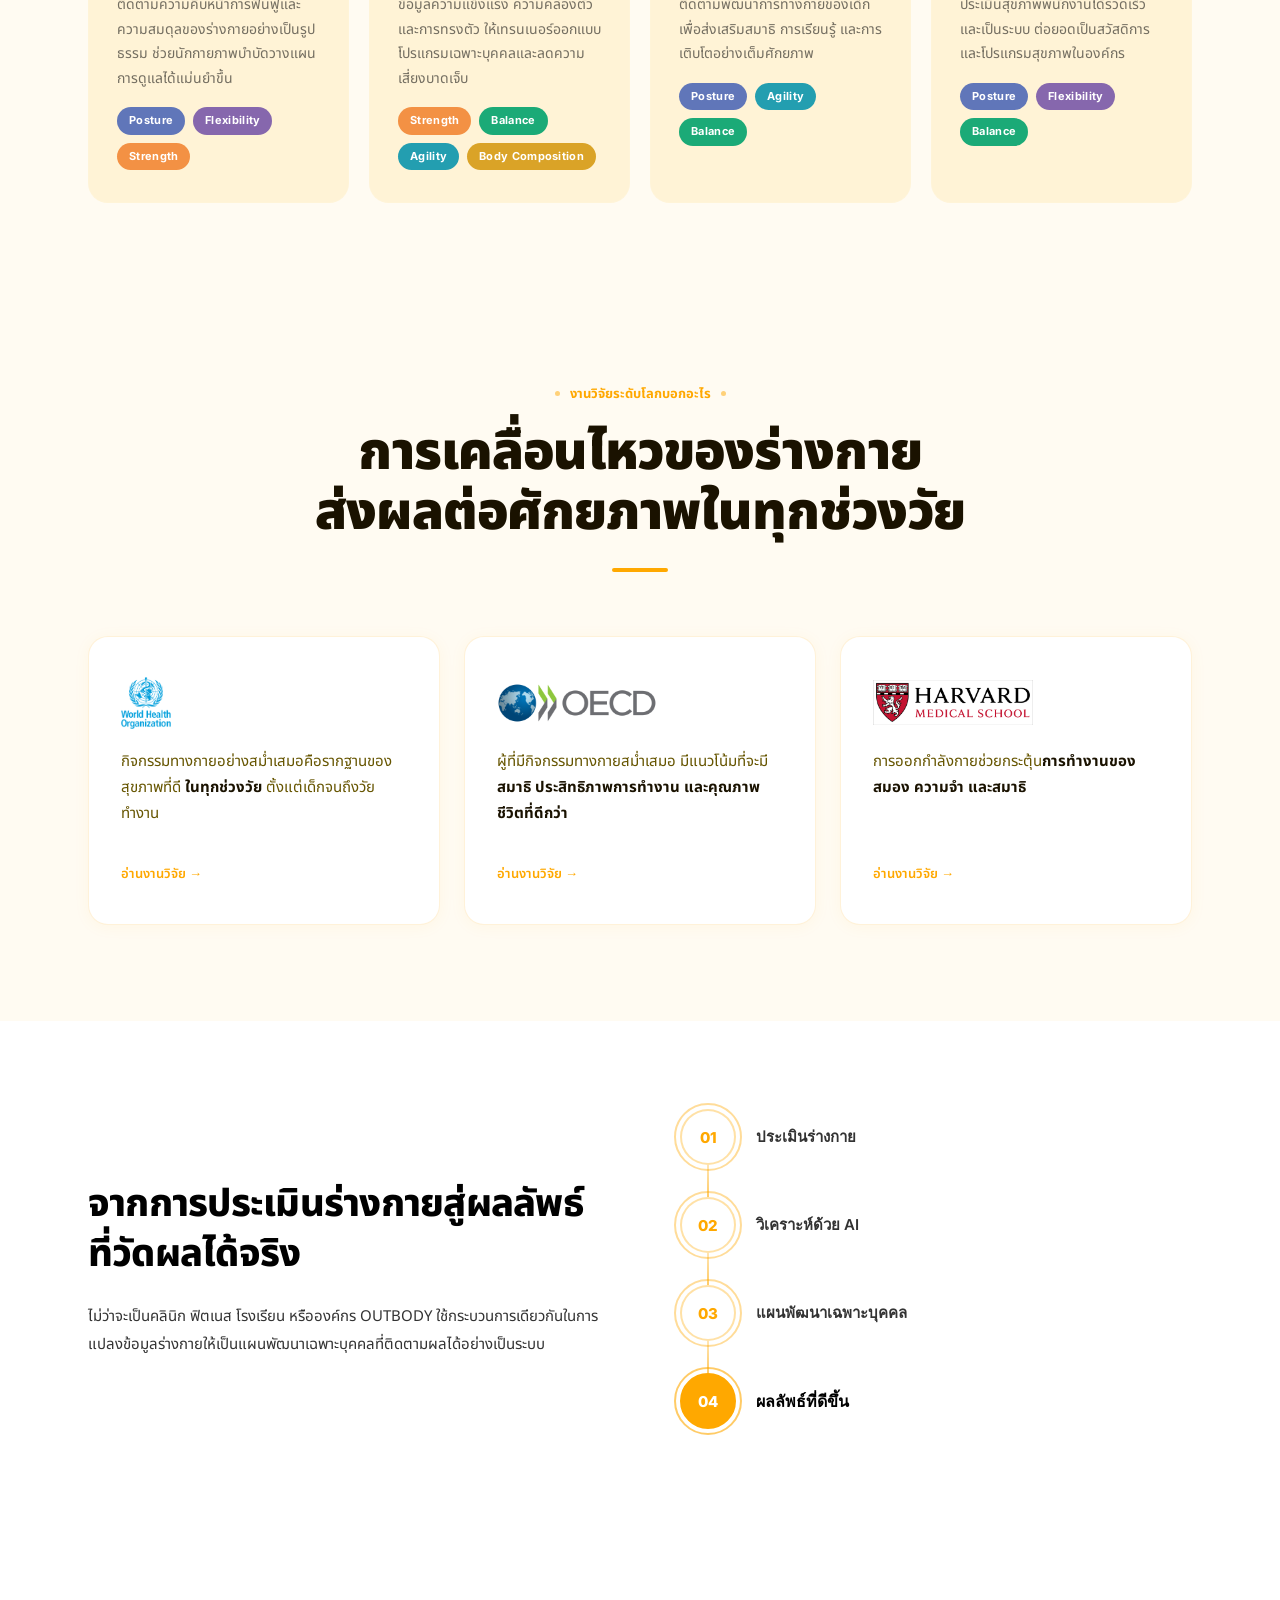
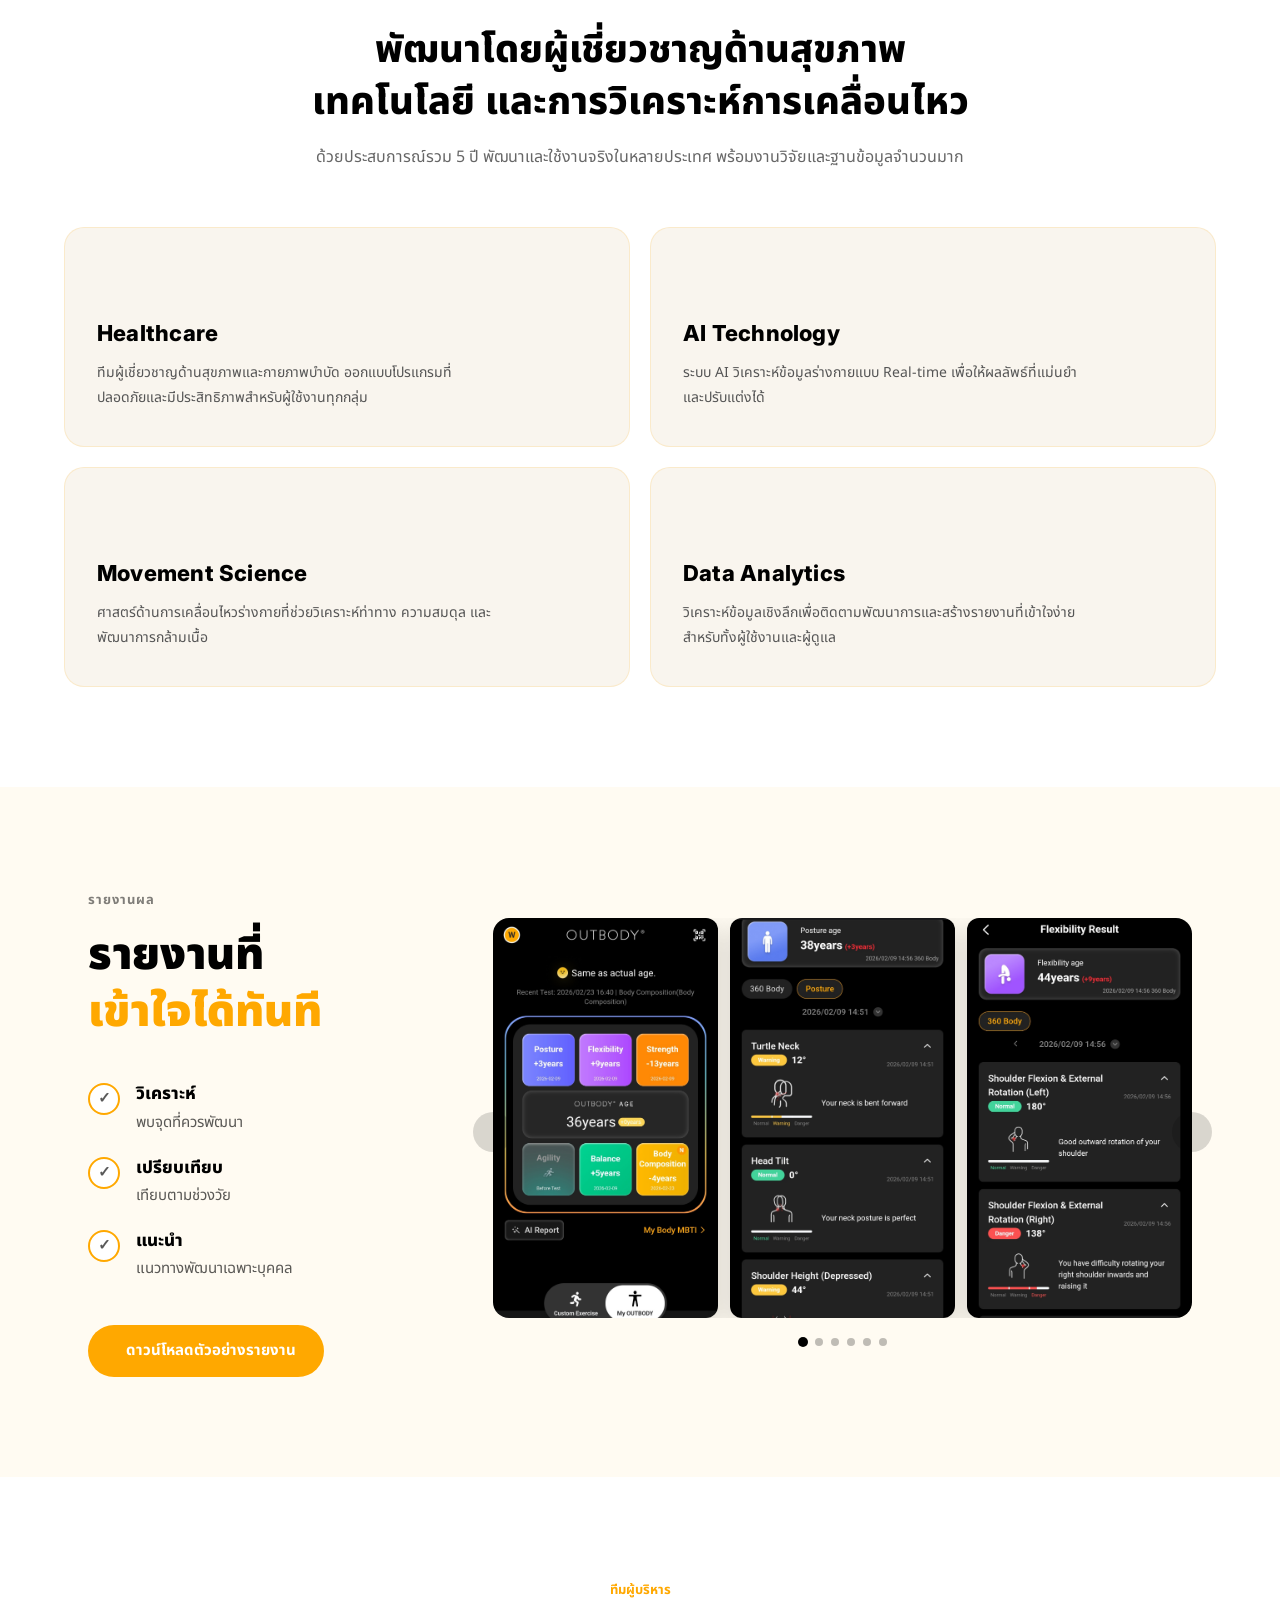
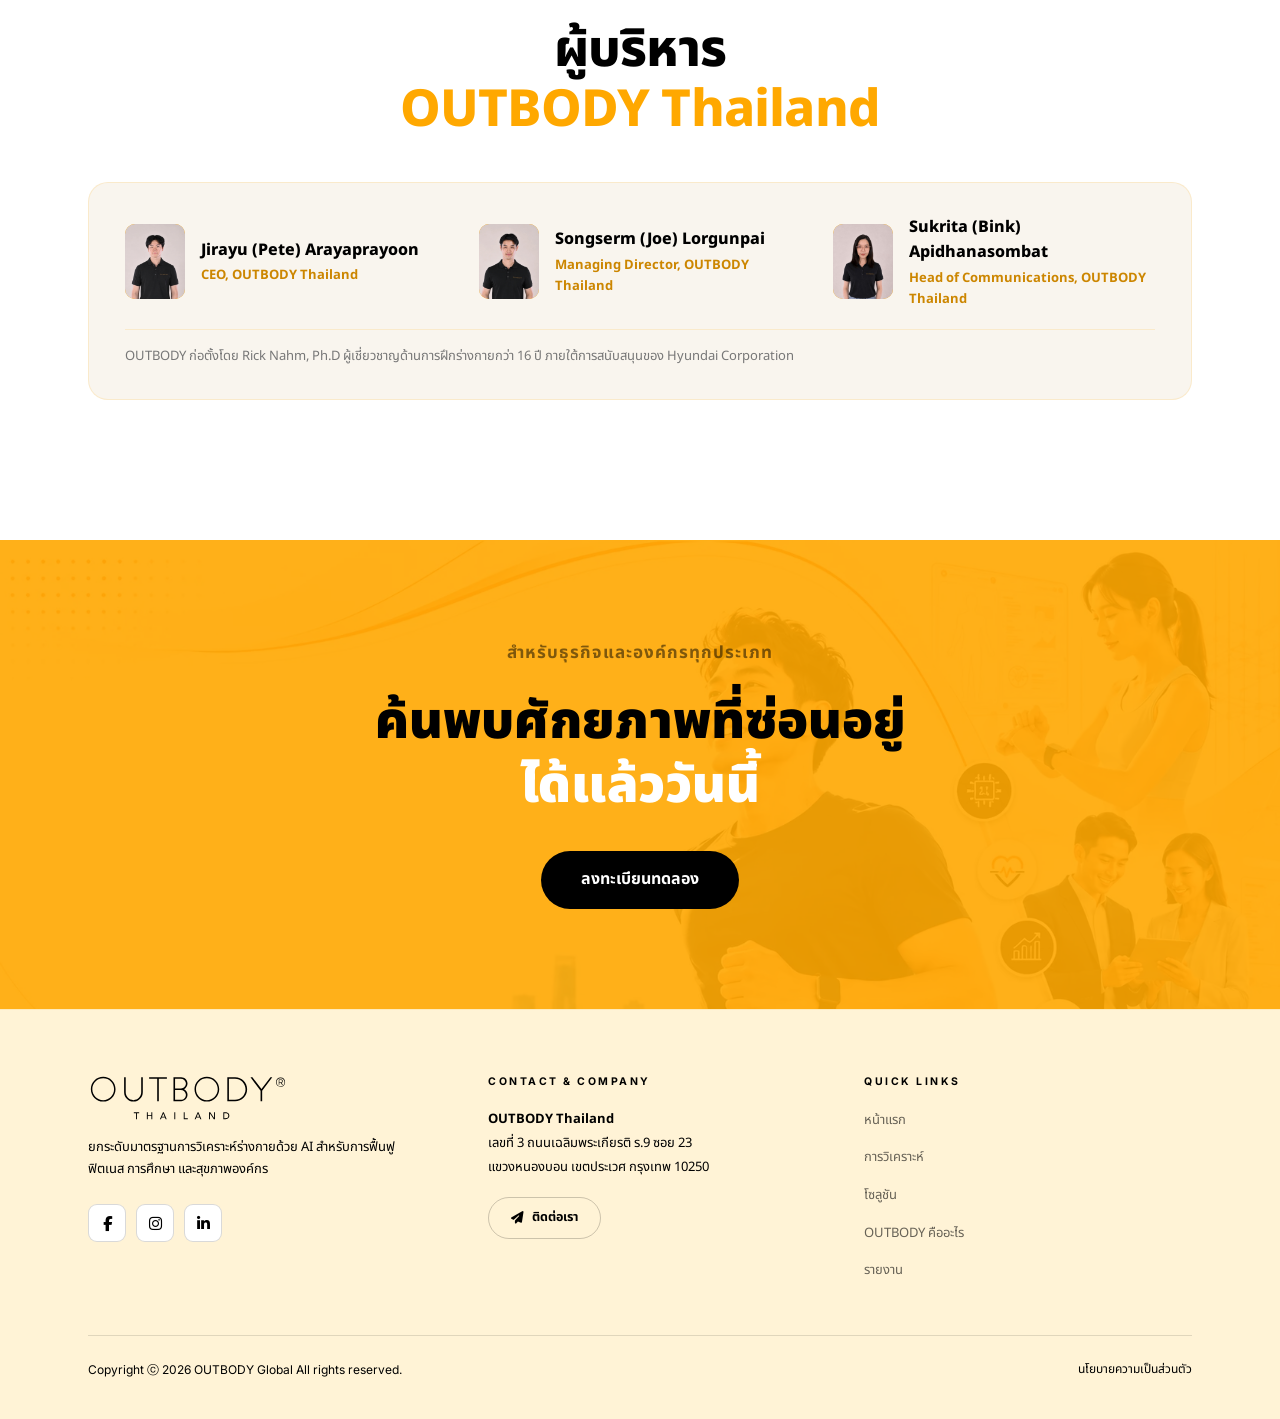
==== commit d0c372e3: "Polish hero badge, navbar logo, and business-trial messaging - Hero badge text: black and larger for" ====
--- a/index.html
+++ b/index.html
@@ -25,7 +25,7 @@
      ============================================================ -->
 <header class="navbar" id="navbar">
   <a href="#home" class="navbar__logo">
-    <img src="assets/images/logo-outbody-thailand_final.svg" alt="OUTBODY Thailand" class="navbar__logo-img" />
+    <img src="assets/images/logo-outbody-thailand_final_black.svg" alt="OUTBODY Thailand" class="navbar__logo-img" />
   </a>
 
   <nav class="navbar__nav" aria-label="Main navigation">
--- a/assets/css/style.css
+++ b/assets/css/style.css
@@ -382,9 +382,9 @@
   border: 1px solid rgba(200,240,54,0.28);
   border-radius: 100px;
   font-family: var(--font-en);
-  font-size: 11px;
+  font-size: 13px;
   font-weight: 700;
-  color: var(--clr-accent2);
+  color: #000000;
   letter-spacing: 2px;
   margin-bottom: 36px;
 }
@@ -2464,9 +2464,9 @@
   gap: 24px;
 }
 .cta-main__eyebrow {
-  font-size: 13px;
+  font-size: 17px;
   font-weight: 700;
-  letter-spacing: 0.1em;
+  letter-spacing: 0.06em;
   text-transform: uppercase;
   color: rgba(0,0,0,0.5);
 }
